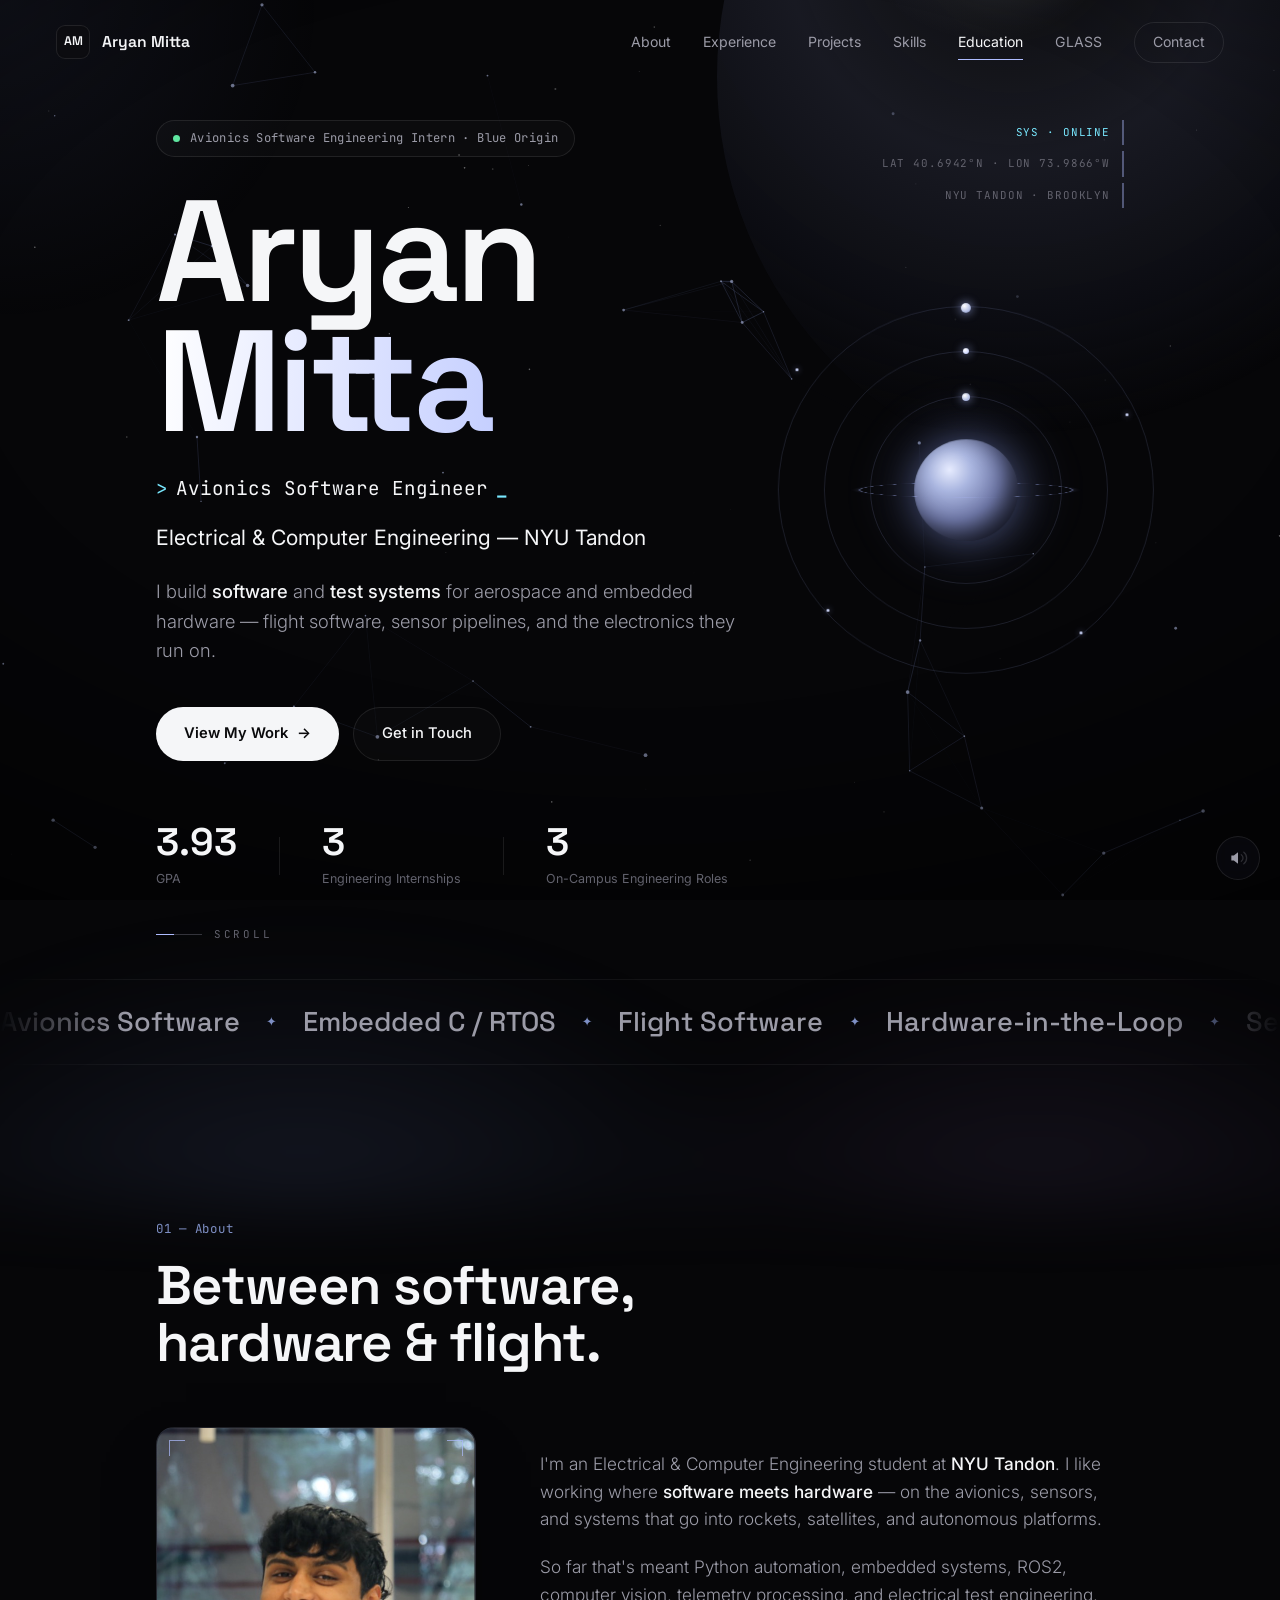
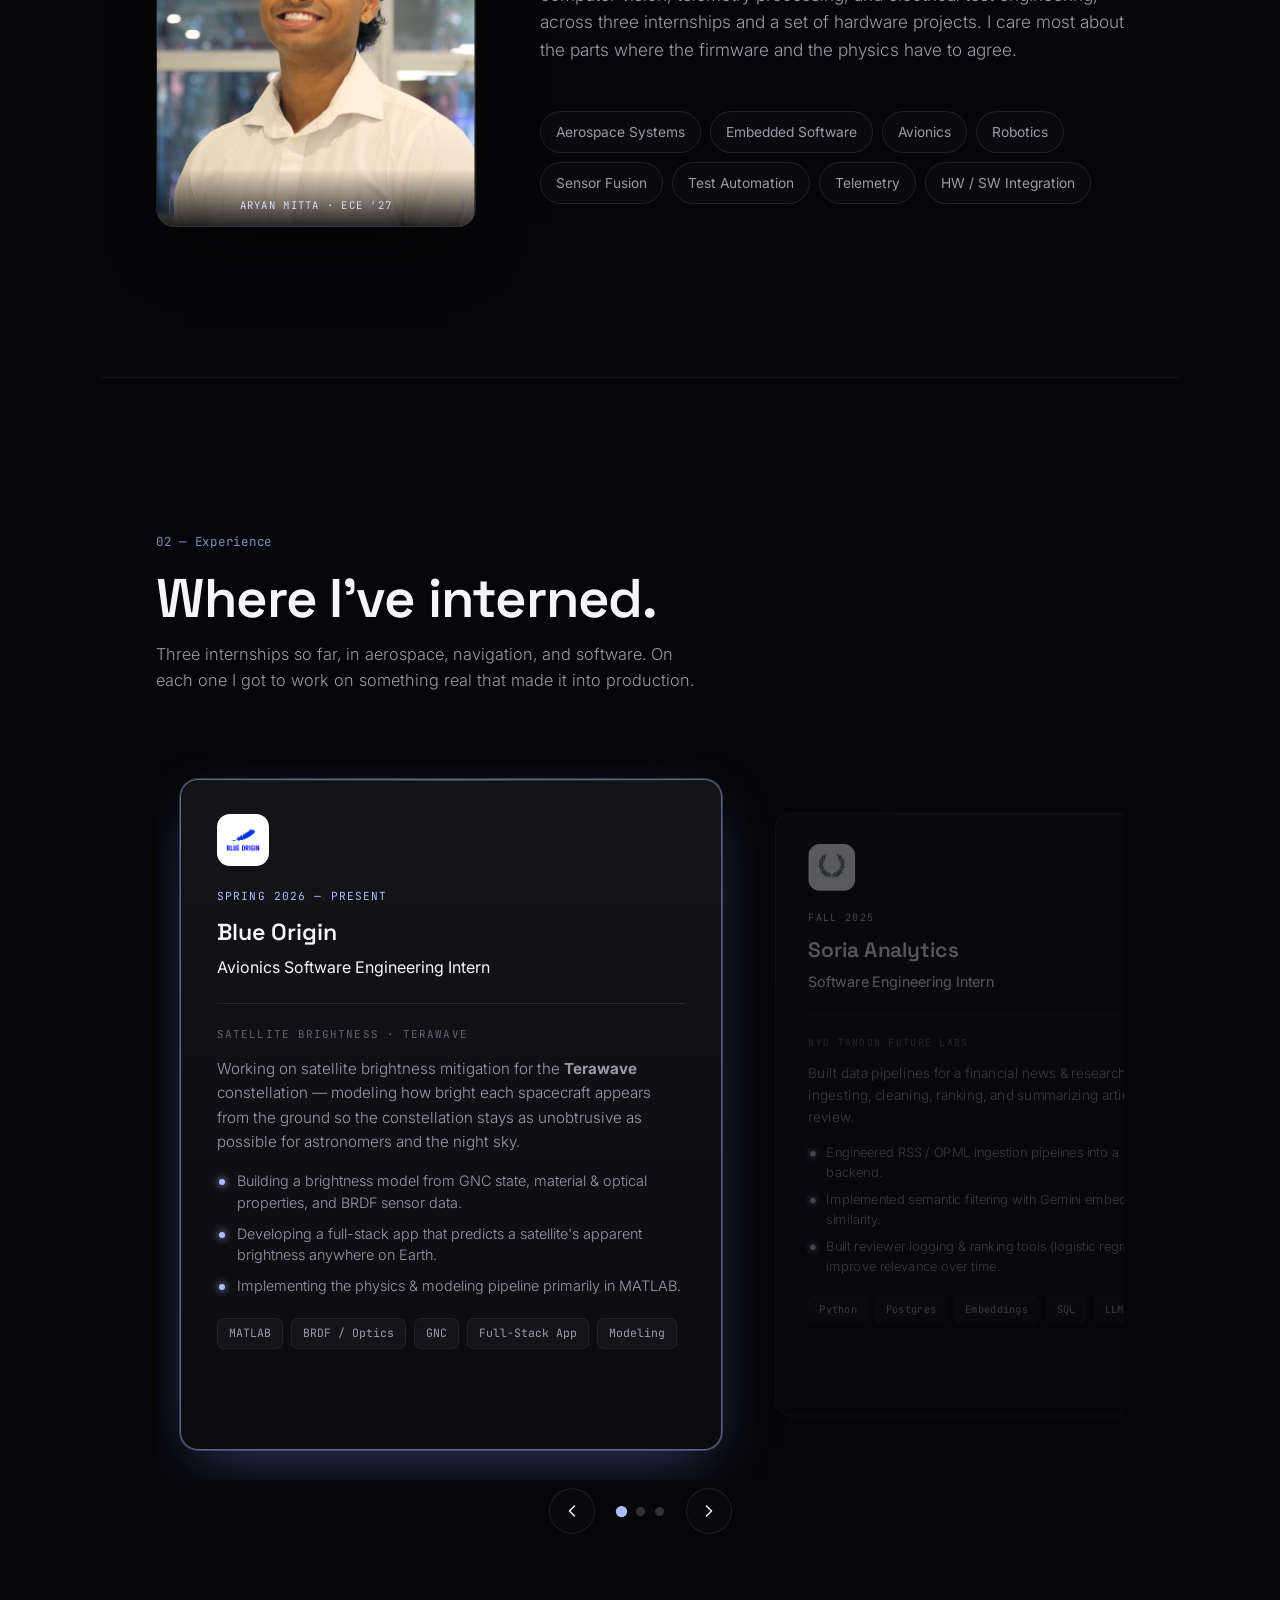
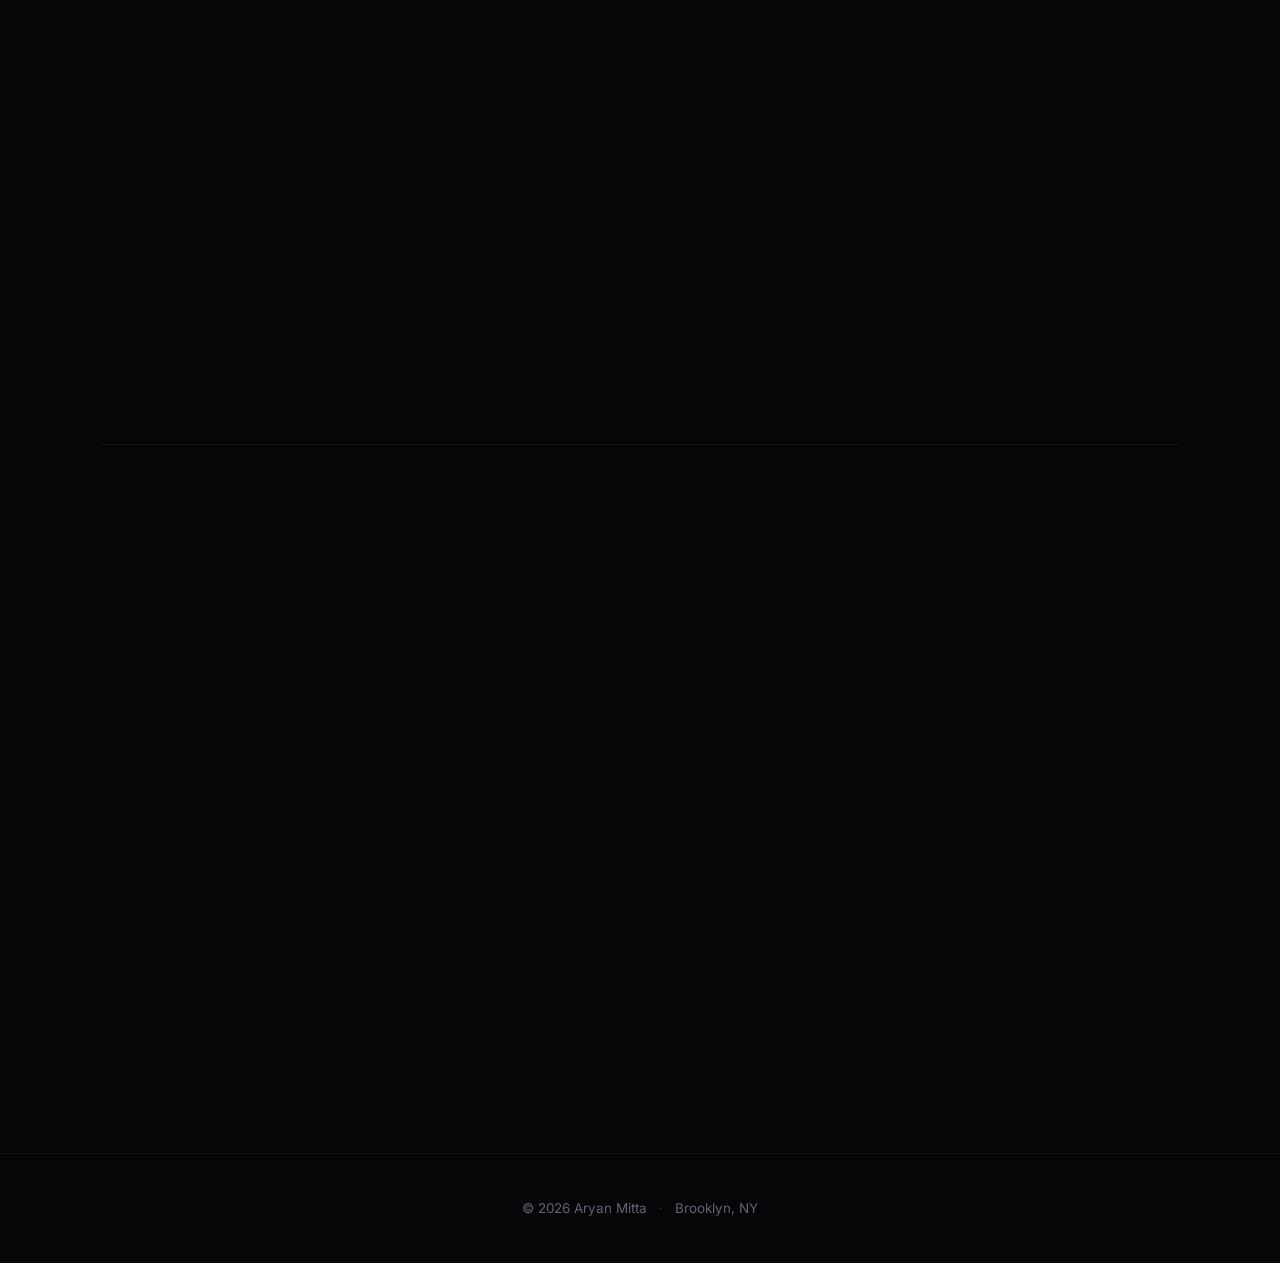
==== index.html @ 70cdfe36 "projects, mission tweaks" ====
<!DOCTYPE html>
<html lang="en">
<head>
  <meta charset="UTF-8" />
  <meta name="viewport" content="width=device-width, initial-scale=1.0" />
  <meta name="description" content="Aryan Mitta — Electrical & Computer Engineering student at NYU Tandon. Avionics, embedded software, and aerospace systems." />
  <meta name="theme-color" content="#050505" />
  <title>Aryan Mitta Portfolio</title>

  <link rel="preconnect" href="https://fonts.googleapis.com" />
  <link rel="preconnect" href="https://fonts.gstatic.com" crossorigin />
  <link href="https://fonts.googleapis.com/css2?family=Space+Grotesk:wght@400;500;600;700&family=Inter:wght@300;400;500;600&family=JetBrains+Mono:wght@400;500&display=swap" rel="stylesheet" />

  <link rel="stylesheet" href="styles.css" />
  <link rel="icon" href="data:image/svg+xml,<svg xmlns='http://www.w3.org/2000/svg' viewBox='0 0 100 100'><text y='.9em' font-size='90'>🛰️</text></svg>" />
</head>
<body>
  <!-- Backdrop layers -->
  <canvas id="starfield"></canvas>
  <div class="planet" aria-hidden="true"></div>
  <div class="aurora" aria-hidden="true"></div>

  <div class="spotlight" id="spotlight" aria-hidden="true"></div>
  <div class="vignette" aria-hidden="true"></div>
  <div class="cursor" id="cursor" aria-hidden="true"></div>

  <div class="scroll-progress" id="scrollProgress"></div>

  <!-- Sound toggle -->
  <button class="sound" id="soundToggle" aria-label="Toggle ambient sound" title="Ambient sound">
    <svg class="sound__icon" width="20" height="20" viewBox="0 0 24 24" fill="none">
      <path class="sound__wave" d="M16 8a5 5 0 0 1 0 8M19 5a9 9 0 0 1 0 14" stroke="currentColor" stroke-width="1.6" stroke-linecap="round"/>
      <path d="M4 9v6h3l5 4V5L7 9H4Z" fill="currentColor"/>
    </svg>
  </button>

  <!-- Navigation -->
  <header class="nav" id="nav">
    <a href="#top" class="nav__brand">
      <span class="nav__brand-mark">AM</span>
      <span class="nav__brand-text">Aryan&nbsp;Mitta</span>
    </a>
    <nav class="nav__links" id="navLinks">
      <a href="#about">About</a>
      <a href="#experience">Experience</a>
      <a href="#projects">Projects</a>
      <a href="#skills">Skills</a>
      <a href="#education">Education</a>
      <a href="glass/index.html">GLASS</a>
      <a href="#contact" class="nav__cta">Contact</a>
    </nav>
    <button class="nav__toggle" id="navToggle" aria-label="Toggle menu">
      <span></span><span></span><span></span>
    </button>
  </header>

  <main id="top">
    <!-- HERO -->
    <section class="hero" id="hero">
      <div class="hero__hud" aria-hidden="true">
        <span class="hero__hud-line">SYS · ONLINE</span>
        <span class="hero__hud-line">LAT 40.6942°N · LON 73.9866°W</span>
        <span class="hero__hud-line">NYU TANDON · BROOKLYN</span>
      </div>

      <!-- Orbiting planet (decorative) -->
      <div class="hero__orbit" aria-hidden="true">
        <span class="orbit__glow"></span>
        <span class="orbit__planet"></span>
        <span class="orbit__saturn"></span>
        <div class="orbit__path orbit__path--1"><span class="orbit__moon"></span></div>
        <div class="orbit__path orbit__path--2"><span class="orbit__moon"></span></div>
        <div class="orbit__path orbit__path--3"><span class="orbit__moon"></span></div>
        <span class="orbit__star" style="--sx:6%;  --sy:18%;"></span>
        <span class="orbit__star" style="--sx:92%; --sy:30%;"></span>
        <span class="orbit__star" style="--sx:80%; --sy:88%;"></span>
        <span class="orbit__star" style="--sx:14%; --sy:82%;"></span>
      </div>
      <div class="hero__inner">
        <p class="hero__eyebrow reveal">
          <span class="status-dot"></span>
          Avionics Software Engineering Intern&nbsp;·&nbsp;Blue Origin
        </p>
        <h1 class="hero__title">
          <span class="reveal">Aryan</span>
          <span class="reveal">Mitta</span>
        </h1>
        <p class="hero__decrypt reveal">
          <span class="hero__prompt">&gt;</span>
          <span class="hero__type" id="decryptText">Avionics Software Engineer</span><span class="hero__caret">_</span>
        </p>
        <p class="hero__role reveal">
          Electrical &amp; Computer Engineering — NYU Tandon
        </p>
        <p class="hero__tagline reveal">
          I build <span class="hl">software</span> and <span class="hl">test systems</span> for aerospace
          and embedded hardware — flight software, sensor pipelines, and the
          electronics they run on.
        </p>
        <div class="hero__actions reveal">
          <a href="#projects" class="btn btn--primary">View My Work<span class="btn__arrow">→</span></a>
          <a href="#contact" class="btn btn--ghost">Get in Touch</a>
        </div>
        <div class="hero__stats reveal">
          <div class="stat">
            <span class="stat__num" data-target="3.93" data-suffix="">0</span>
            <span class="stat__label">GPA</span>
          </div>
          <div class="stat__div"></div>
          <div class="stat">
            <span class="stat__num" data-target="3" data-suffix="">0</span>
            <span class="stat__label">Engineering Internships</span>
          </div>
          <div class="stat__div"></div>
          <div class="stat">
            <span class="stat__num" data-target="3" data-suffix="">0</span>
            <span class="stat__label">On-Campus Engineering Roles</span>
          </div>
        </div>
      </div>

      <a href="#about" class="scroll-cue" aria-label="Scroll down">
        <span class="scroll-cue__line"></span>
        <span class="scroll-cue__txt">SCROLL</span>
      </a>
    </section>

    <!-- TECH MARQUEE -->
    <div class="marquee" aria-hidden="true">
      <div class="marquee__track">
        <span class="marquee__item">Avionics Software</span><span class="marquee__star">✦</span>
        <span class="marquee__item">Embedded C / RTOS</span><span class="marquee__star">✦</span>
        <span class="marquee__item">Flight Software</span><span class="marquee__star">✦</span>
        <span class="marquee__item">Hardware-in-the-Loop</span><span class="marquee__star">✦</span>
        <span class="marquee__item">Sensor Fusion</span><span class="marquee__star">✦</span>
        <span class="marquee__item">ROS2</span><span class="marquee__star">✦</span>
        <span class="marquee__item">PyTorch</span><span class="marquee__star">✦</span>
        <span class="marquee__item">Computer Vision</span><span class="marquee__star">✦</span>
        <span class="marquee__item">GNC</span><span class="marquee__star">✦</span>
        <span class="marquee__item">MATLAB</span><span class="marquee__star">✦</span>
        <span class="marquee__item">PCB Design</span><span class="marquee__star">✦</span>
        <span class="marquee__item">Telemetry</span><span class="marquee__star">✦</span>
        <span class="marquee__item">Avionics Software</span><span class="marquee__star">✦</span>
        <span class="marquee__item">Embedded C / RTOS</span><span class="marquee__star">✦</span>
        <span class="marquee__item">Flight Software</span><span class="marquee__star">✦</span>
        <span class="marquee__item">Hardware-in-the-Loop</span><span class="marquee__star">✦</span>
        <span class="marquee__item">Sensor Fusion</span><span class="marquee__star">✦</span>
        <span class="marquee__item">ROS2</span><span class="marquee__star">✦</span>
        <span class="marquee__item">PyTorch</span><span class="marquee__star">✦</span>
        <span class="marquee__item">Computer Vision</span><span class="marquee__star">✦</span>
        <span class="marquee__item">GNC</span><span class="marquee__star">✦</span>
        <span class="marquee__item">MATLAB</span><span class="marquee__star">✦</span>
        <span class="marquee__item">PCB Design</span><span class="marquee__star">✦</span>
        <span class="marquee__item">Telemetry</span><span class="marquee__star">✦</span>
      </div>
    </div>

    <!-- ABOUT -->
    <section class="section" id="about">
      <div class="section__head reveal">
        <span class="section__index">01 — About</span>
        <h2 class="section__title">Between software,<br>hardware &amp; flight.</h2>
      </div>
      <div class="about">
        <div class="about__media reveal reveal--left">
          <figure class="portrait">
            <img src="images/portrait.jpg" alt="Aryan Mitta"
                 onerror="this.style.display='none'; this.closest('.portrait').classList.add('is-empty');" />
            <span class="portrait__ph">Add <code>images/portrait.jpg</code></span>
            <span class="portrait__corner portrait__corner--tl"></span>
            <span class="portrait__corner portrait__corner--tr"></span>
            <span class="portrait__corner portrait__corner--bl"></span>
            <span class="portrait__corner portrait__corner--br"></span>
            <figcaption class="portrait__cap">ARYAN MITTA · ECE '27</figcaption>
          </figure>
        </div>
        <div class="about__body reveal reveal--right">
          <div class="about__lead">
            <p>
              I'm an Electrical &amp; Computer Engineering student at
              <strong>NYU Tandon</strong>. I like working where
              <strong>software meets hardware</strong> — on the avionics, sensors,
              and systems that go into rockets, satellites, and autonomous platforms.
            </p>
            <p>
              So far that's meant Python automation, embedded systems, ROS2,
              computer vision, telemetry processing, and electrical test
              engineering, across three internships and a set of hardware projects.
              I care most about the parts where the firmware and the physics have to agree.
            </p>
          </div>
          <ul class="about__tags">
            <li>Aerospace Systems</li>
            <li>Embedded Software</li>
            <li>Avionics</li>
            <li>Robotics</li>
            <li>Sensor Fusion</li>
            <li>Test Automation</li>
            <li>Telemetry</li>
            <li>HW / SW Integration</li>
          </ul>
        </div>
      </div>
    </section>

    <div class="divider" aria-hidden="true"><span class="divider__beam"></span></div>

    <!-- EXPERIENCE -->
    <section class="section" id="experience">
      <div class="section__head reveal">
        <span class="section__index">02 — Experience</span>
        <h2 class="section__title">Where I've interned.</h2>
        <p class="section__lead reveal">Three internships so far, in aerospace, navigation, and software. On each one I got to work on something real that made it into production.</p>
      </div>

      <div class="carousel reveal" id="xpCarousel" data-start="0" data-align="left" aria-roledescription="carousel" aria-label="Internships">
        <div class="carousel__viewport">
          <div class="carousel__track">

            <article class="ccard" data-i="0">
              <div class="ccard__icon ccard__icon--brand" aria-hidden="true">
                <img class="ccard__logo" src="images/logos/blue-origin.png" alt="Blue Origin" loading="lazy"
                     onerror="this.closest('.ccard__icon').classList.add('no-logo')">
                <svg class="ccard__icon-svg" viewBox="0 0 24 24" width="26" height="26" fill="none" stroke="currentColor" stroke-width="1.6" stroke-linecap="round" stroke-linejoin="round"><path d="M12 2c2.5 2.5 4 6 4 10a8 8 0 0 1-8 0c0-4 1.5-7.5 4-10Z"/><circle cx="12" cy="9" r="1.6"/><path d="M8 14l-2.5 3.5L9 18M16 14l2.5 3.5L15 18"/></svg>
              </div>
              <p class="ccard__period">SPRING 2026 — PRESENT</p>
              <h3 class="ccard__org">Blue Origin</h3>
              <p class="ccard__role">Avionics Software Engineering Intern</p>
              <div class="ccard__rule"></div>
              <p class="ccard__team">SATELLITE BRIGHTNESS · TERAWAVE</p>
              <p class="ccard__desc">
                Working on satellite brightness mitigation for the <strong>Terawave</strong>
                constellation — modeling how bright each spacecraft appears from the ground
                so the constellation stays as unobtrusive as possible for astronomers and the night sky.
              </p>
              <ul class="ccard__bullets">
                <li>Building a brightness model from GNC state, material &amp; optical properties, and BRDF sensor data.</li>
                <li>Developing a full-stack app that predicts a satellite's apparent brightness anywhere on Earth.</li>
                <li>Implementing the physics &amp; modeling pipeline primarily in MATLAB.</li>
              </ul>
              <div class="ccard__chips">
                <span>MATLAB</span><span>BRDF / Optics</span><span>GNC</span><span>Full-Stack App</span><span>Modeling</span>
              </div>
            </article>

            <article class="ccard" data-i="1">
              <div class="ccard__icon ccard__icon--brand" aria-hidden="true">
                <img class="ccard__logo" src="images/logos/soria-analytics.png" alt="Soria Analytics" loading="lazy"
                     onerror="this.closest('.ccard__icon').classList.add('no-logo')">
                <svg class="ccard__icon-svg" viewBox="0 0 24 24" width="26" height="26" fill="none" stroke="currentColor" stroke-width="1.6" stroke-linecap="round" stroke-linejoin="round"><circle cx="12" cy="12" r="9"/><path d="M15.5 8.5l-2.1 5-5 2.1 2.1-5 5-2.1Z"/></svg>
              </div>
              <p class="ccard__period">FALL 2025</p>
              <h3 class="ccard__org">Soria Analytics</h3>
              <p class="ccard__role">Software Engineering Intern</p>
              <div class="ccard__rule"></div>
              <p class="ccard__team">NYU TANDON FUTURE LABS</p>
              <p class="ccard__desc">
                Built data pipelines for a financial news &amp; research terminal —
                ingesting, cleaning, ranking, and summarizing articles for analyst review.
              </p>
              <ul class="ccard__bullets">
                <li>Engineered RSS / OPML ingestion pipelines into a Postgres backend.</li>
                <li>Implemented semantic filtering with Gemini embeddings &amp; cosine similarity.</li>
                <li>Built reviewer logging &amp; ranking tools (logistic regression) to improve relevance over time.</li>
              </ul>
              <div class="ccard__chips">
                <span>Python</span><span>Postgres</span><span>Embeddings</span><span>SQL</span><span>LLMs</span>
              </div>
            </article>

            <article class="ccard" data-i="2">
              <div class="ccard__icon ccard__icon--brand" aria-hidden="true">
                <img class="ccard__logo" src="images/logos/kearfott.png" alt="Kearfott" loading="lazy"
                     onerror="this.closest('.ccard__icon').classList.add('no-logo')">
                <svg class="ccard__icon-svg" viewBox="0 0 24 24" width="26" height="26" fill="none" stroke="currentColor" stroke-width="1.6" stroke-linecap="round" stroke-linejoin="round"><path d="M2 12s3.5-6 10-6 10 6 10 6-3.5 6-10 6-10-6-10-6Z"/><circle cx="12" cy="12" r="2.6"/></svg>
              </div>
              <p class="ccard__period">SPRING 2025</p>
              <h3 class="ccard__org">Kearfott Corporation</h3>
              <p class="ccard__role">Aerospace / Systems Engineering Intern</p>
              <div class="ccard__rule"></div>
              <p class="ccard__team">GUIDANCE &amp; NAVIGATION</p>
              <p class="ccard__desc">
                Built machine-learning tooling for celestial / skyline navigation and
                integrated a full sensor suite on an NVIDIA Jetson platform for field testing.
              </p>
              <ul class="ccard__bullets">
                <li>Developed CV &amp; ML navigation tooling in PyTorch (ResNet, custom layers, Haversine loss) — accurate to roughly ~1 mile.</li>
                <li>Integrated camera, LiDAR, IMU, GNSS, and PPS timing hardware on a Jetson Orin Nano.</li>
                <li>Built ROS2-based sensor publishing &amp; evaluation tools for real-world van tests.</li>
                <li>Evaluated IMUs on drift, stability, and accuracy from field data.</li>
              </ul>
              <div class="ccard__chips">
                <span>PyTorch</span><span>ROS2 Humble</span><span>Jetson</span><span>LiDAR</span><span>IMU / GNSS</span><span>OpenCV</span>
              </div>
            </article>

          </div>
        </div>

        <div class="carousel__nav">
          <button class="carousel__arrow carousel__arrow--prev" aria-label="Previous internship">
            <svg viewBox="0 0 24 24" width="20" height="20" fill="none" stroke="currentColor" stroke-width="1.8" stroke-linecap="round" stroke-linejoin="round"><path d="M15 18l-6-6 6-6"/></svg>
          </button>
          <div class="carousel__dots" role="tablist" aria-label="Select internship"></div>
          <button class="carousel__arrow carousel__arrow--next" aria-label="Next internship">
            <svg viewBox="0 0 24 24" width="20" height="20" fill="none" stroke="currentColor" stroke-width="1.8" stroke-linecap="round" stroke-linejoin="round"><path d="M9 18l6-6-6-6"/></svg>
          </button>
        </div>
      </div>
    </section>

    <div class="divider" aria-hidden="true"><span class="divider__beam"></span></div>

    <!-- PROJECTS (carousel) -->
    <section class="section" id="projects">
      <div class="section__head reveal">
        <span class="section__index">03 — Projects</span>
        <h2 class="section__title">Things I've built.</h2>
        <p class="section__lead reveal">A mix of hardware and software projects I designed and built end to end, mostly on my own time.</p>
      </div>

      <div class="carousel reveal" id="projectsCarousel" data-start="0" data-align="left" aria-roledescription="carousel" aria-label="Projects">
        <div class="carousel__viewport">
          <div class="carousel__track">

            <article class="ccard" data-i="0">
              <div class="ccard__icon" aria-hidden="true">
                <svg viewBox="0 0 24 24" width="26" height="26" fill="none" stroke="currentColor" stroke-width="1.6" stroke-linecap="round" stroke-linejoin="round"><path d="M5 15a4 4 0 0 1 4 4M5 11a8 8 0 0 1 8 8M5 7a12 12 0 0 1 12 12"/><circle cx="5.5" cy="18.5" r="1.4" fill="currentColor" stroke="none"/></svg>
              </div>
              <p class="ccard__period">AEROSPACE · NASA USLI</p>
              <h3 class="ccard__org">Rocket Payload Telemetry System</h3>
              <p class="ccard__role">Payload Electronics Lead — live downlink to NASA</p>
              <div class="ccard__rule"></div>
              <p class="ccard__team">NYU ROGUE AEROSPACE · 144–148 MHz VHF</p>
              <p class="ccard__desc">
                Led payload electronics for a NASA University Student Launch Initiative
                rocket — designing the full telemetry chain that transmitted live flight
                data to NASA's ground receiver, plus a mission-control GUI to arm,
                disarm, launch, and visualize the downlink in real time.
              </p>
              <ul class="ccard__bullets">
                <li>Built the telemetry chain: Arduino + BMP390 + RTC → APRS over VHF radio.</li>
                <li>Encoded APRS messages over AFSK 1200 baud; Mobilinkd TNC4 → Yaesu FT-70DR → NASA receiver.</li>
                <li>Wrote a mission-control GUI to arm / disarm / launch and plot live data.</li>
                <li>Planned battery, shielding &amp; manual override; authored NASA review docs.</li>
              </ul>
              <div class="ccard__chips">
                <span>Arduino</span><span>APRS / AFSK</span><span>VHF Radio</span><span>BMP390</span><span>Python GUI</span>
              </div>
            </article>

            <article class="ccard" data-i="1">
              <div class="ccard__icon" aria-hidden="true">
                <svg viewBox="0 0 24 24" width="26" height="26" fill="none" stroke="currentColor" stroke-width="1.6" stroke-linecap="round" stroke-linejoin="round"><path d="M12 3v2M12 19v2M3 12h2M19 12h2M5.6 5.6l1.4 1.4M17 17l1.4 1.4M18.4 5.6 17 7M7 17l-1.4 1.4"/><circle cx="12" cy="12" r="3.2"/></svg>
              </div>
              <p class="ccard__period">AEROSPACE · ML / CV</p>
              <h3 class="ccard__org">Celestial Navigation System</h3>
              <p class="ccard__role">Position fixing from the sky &amp; skyline</p>
              <div class="ccard__rule"></div>
              <p class="ccard__team">PYTORCH · OPENCV · ASTROMETRY</p>
              <p class="ccard__desc">
                A vision-and-ML system that estimates geographic position from celestial
                and skyline imagery — no GPS required — using a trained model to map what
                the camera sees to a location on Earth.
              </p>
              <div class="ccard__chips">
                <span>PyTorch</span><span>OpenCV</span><span>CNNs</span><span>Geolocation</span>
              </div>
            </article>

            <article class="ccard" data-i="2">
              <div class="ccard__icon" aria-hidden="true">
                <svg viewBox="0 0 24 24" width="26" height="26" fill="none" stroke="currentColor" stroke-width="1.6" stroke-linecap="round" stroke-linejoin="round"><circle cx="12" cy="12" r="2.4"/><circle cx="5" cy="5" r="2"/><circle cx="19" cy="5" r="2"/><circle cx="5" cy="19" r="2"/><circle cx="19" cy="19" r="2"/><path d="M10.3 10.3 6.4 6.4M13.7 10.3l3.9-3.9M10.3 13.7l-3.9 3.9M13.7 13.7l3.9 3.9"/></svg>
              </div>
              <p class="ccard__period">HARDWARE · FLIGHT CONTROL</p>
              <h3 class="ccard__org">Drone Controller PCB</h3>
              <p class="ccard__role">STM-based flight controller driving ESCs</p>
              <div class="ccard__rule"></div>
              <p class="ccard__team">STM32 · ESC / PWM · IMU</p>
              <p class="ccard__desc">
                A custom drone flight-controller board built around an STM32 — generating
                the PWM signals that drive the ESCs and motors, with sensor inputs and
                power management designed onto a single board.
              </p>
              <div class="ccard__chips">
                <span>STM32</span><span>ESC / PWM</span><span>PCB Design</span><span>IMU</span><span>Embedded C</span>
              </div>
            </article>

            <article class="ccard" data-i="3">
              <div class="ccard__icon" aria-hidden="true">
                <svg viewBox="0 0 24 24" width="26" height="26" fill="none" stroke="currentColor" stroke-width="1.6" stroke-linecap="round" stroke-linejoin="round"><rect x="5" y="5" width="14" height="14" rx="2"/><path d="M9 2v3M15 2v3M9 19v3M15 19v3M2 9h3M2 15h3M19 9h3M19 15h3"/><rect x="9" y="9" width="6" height="6" rx="1"/></svg>
              </div>
              <p class="ccard__period">HARDWARE · PCB DESIGN</p>
              <h3 class="ccard__org">Arduino-on-STM Board</h3>
              <p class="ccard__role">Custom Arduino-compatible board from scratch</p>
              <div class="ccard__rule"></div>
              <p class="ccard__team">STM32 · SCHEMATIC → LAYOUT → BRING-UP</p>
              <p class="ccard__desc">
                Designed a custom PCB around an STM32 microcontroller — recreating
                Arduino-style functionality from first principles, from schematic capture
                and layout through fabrication and board bring-up.
              </p>
              <div class="ccard__chips">
                <span>STM32</span><span>PCB Layout</span><span>Embedded C</span><span>Bring-Up</span>
              </div>
            </article>

            <article class="ccard" data-i="4">
              <div class="ccard__icon" aria-hidden="true">
                <svg viewBox="0 0 24 24" width="26" height="26" fill="none" stroke="currentColor" stroke-width="1.6" stroke-linecap="round" stroke-linejoin="round"><path d="M6 14V8a2 2 0 0 1 4 0M10 12V6.5a2 2 0 0 1 4 0V12M14 12V8a2 2 0 0 1 4 0v6a6 6 0 0 1-6 6h-1.5a5 5 0 0 1-3.9-1.9L4 15.5a1.6 1.6 0 0 1 2.4-2.1L8 15"/></svg>
              </div>
              <p class="ccard__period">ROBOTICS · COMPUTER VISION</p>
              <h3 class="ccard__org">OpenCV Robotic Hand</h3>
              <p class="ccard__role">Vision-controlled actuated hand</p>
              <div class="ccard__rule"></div>
              <p class="ccard__team">OPENCV · SERVOS · GESTURE TRACKING</p>
              <p class="ccard__desc">
                A robotic hand that mirrors a human hand in real time — using OpenCV to
                track finger positions from a camera feed and drive the servos that move
                each actuated joint.
              </p>
              <div class="ccard__chips">
                <span>OpenCV</span><span>Python</span><span>Servos</span><span>Hand Tracking</span>
              </div>
            </article>

            <article class="ccard" data-i="5">
              <div class="ccard__icon" aria-hidden="true">
                <svg viewBox="0 0 24 24" width="26" height="26" fill="none" stroke="currentColor" stroke-width="1.6" stroke-linecap="round" stroke-linejoin="round"><circle cx="6" cy="6" r="2.4"/><circle cx="18" cy="6" r="2.4"/><circle cx="6" cy="18" r="2.4"/><circle cx="18" cy="18" r="2.4"/><path d="M8 7l8 10M16 7L8 17M8 6h8M6 8v8M18 8v8"/></svg>
              </div>
              <p class="ccard__period">SYSTEMS · NETWORKING</p>
              <h3 class="ccard__org">P2P File Sharing System</h3>
              <p class="ccard__role">Decentralized transfer over a custom protocol</p>
              <div class="ccard__rule"></div>
              <p class="ccard__team">SOCKETS · DISTRIBUTED</p>
              <p class="ccard__desc">
                A peer-to-peer file-sharing system that lets nodes discover each other and
                exchange files directly — no central server, with chunked transfer and
                integrity checks over a hand-rolled protocol.
              </p>
              <div class="ccard__chips">
                <span>Sockets</span><span>TCP/IP</span><span>Concurrency</span><span>Hashing</span>
              </div>
            </article>

          </div>
        </div>

        <div class="carousel__nav">
          <button class="carousel__arrow carousel__arrow--prev" aria-label="Previous project">
            <svg viewBox="0 0 24 24" width="20" height="20" fill="none" stroke="currentColor" stroke-width="1.8" stroke-linecap="round" stroke-linejoin="round"><path d="M15 18l-6-6 6-6"/></svg>
          </button>
          <div class="carousel__dots" role="tablist" aria-label="Select project"></div>
          <button class="carousel__arrow carousel__arrow--next" aria-label="Next project">
            <svg viewBox="0 0 24 24" width="20" height="20" fill="none" stroke="currentColor" stroke-width="1.8" stroke-linecap="round" stroke-linejoin="round"><path d="M9 18l6-6-6-6"/></svg>
          </button>
        </div>
      </div>
    </section>

    <div class="divider" aria-hidden="true"><span class="divider__beam"></span></div>

    <!-- SKILLS -->
    <section class="section" id="skills">
      <div class="section__head reveal">
        <span class="section__index">04 — Capabilities</span>
        <h2 class="section__title">Technical skills.</h2>
      </div>

      <div class="skills">
        <div class="skill-card reveal">
          <h3>Languages &amp; Scripting</h3>
          <div class="chips">
            <span>Python</span><span>Embedded C</span><span>C++</span><span>Java</span>
            <span>JavaScript</span><span>MATLAB</span><span>SQL</span>
            <span>Verilog / VHDL</span><span>HTML / CSS</span><span>Bash</span>
          </div>
        </div>
        <div class="skill-card reveal">
          <h3>Flight &amp; Avionics Software</h3>
          <div class="chips">
            <span>Flight Software (C&amp;DH)</span><span>Telemetry &amp; Command</span>
            <span>Hardware-in-the-Loop (HIL)</span><span>Fault Detection (FDIR)</span>
            <span>Flight-Test Automation</span><span>Data Reduction</span>
          </div>
        </div>
        <div class="skill-card reveal">
          <h3>Embedded &amp; Real-Time</h3>
          <div class="chips">
            <span>Bare-Metal C</span><span>RTOS / FreeRTOS</span><span>Device Drivers</span>
            <span>UART / SPI / I²C / CAN</span><span>Interrupts &amp; DMA</span>
            <span>Bootloaders &amp; Flashing</span>
          </div>
        </div>
        <div class="skill-card reveal">
          <h3>Robotics &amp; Sensor Fusion</h3>
          <div class="chips">
            <span>ROS2 (Humble)</span><span>Kalman / EKF</span><span>LiDAR · IMU · GNSS</span>
            <span>PPS Time-Sync</span><span>tf2 / rosbag</span><span>Real-Time Pipelines</span>
          </div>
        </div>
        <div class="skill-card reveal">
          <h3>ML &amp; Computer Vision</h3>
          <div class="chips">
            <span>PyTorch</span><span>Transfer Learning (ResNet)</span><span>Custom Loss Functions</span>
            <span>OpenCV</span><span>Edge Deploy (Jetson / TensorRT)</span><span>Model Eval Pipelines</span>
          </div>
        </div>
        <div class="skill-card reveal">
          <h3>Data, Infra &amp; Tooling</h3>
          <div class="chips">
            <span>ETL Pipelines</span><span>Postgres / SQL</span><span>Vector / Semantic Search</span>
            <span>Docker</span><span>Linux</span><span>Git + CI/CD</span>
          </div>
        </div>
      </div>
    </section>

    <div class="divider" aria-hidden="true"><span class="divider__beam"></span></div>

    <!-- EDUCATION + ON-CAMPUS + INVOLVEMENT + COURSEWORK -->
    <section class="section" id="education">
      <div class="section__head reveal">
        <span class="section__index">05 — Background</span>
        <h2 class="section__title">Education &amp; campus life.</h2>
      </div>

      <!-- 1. NYU education box -->
      <div class="edu-grid edu-grid--solo">
        <article class="edu-card reveal">
          <h3 class="edu-card__school">New York University</h3>
          <p class="edu-card__sub">Tandon School of Engineering</p>
          <p class="edu-card__degree">B.S. Electrical &amp; Computer Engineering</p>
          <div class="edu-card__meta">
            <span>GPA 3.93</span>
            <span>GLASS Honors · Cohort 5</span>
            <span>Tau Beta Pi</span>
          </div>
          <h4>Focus Areas</h4>
          <div class="chips">
            <span>Avionics &amp; Embedded</span><span>Control Systems</span>
            <span>Signal Processing</span><span>Machine Learning</span>
            <span>Computer Architecture</span><span>Networking</span>
          </div>
        </article>
      </div>

      <!-- 2. On-campus involvement (carousel) -->
      <div class="edu-sub reveal">
        <h3 class="edu-sub__title">On-campus involvement.</h3>
        <p class="edu-sub__lead">Research, leadership, and teaching I've taken on alongside the degree.</p>

        <div class="carousel reveal" id="campusCarousel" data-start="1" aria-roledescription="carousel" aria-label="On-campus roles">
          <div class="carousel__viewport">
            <div class="carousel__track">

              <article class="ccard" data-i="0">
                <div class="ccard__icon" aria-hidden="true">
                  <svg viewBox="0 0 24 24" width="26" height="26" fill="none" stroke="currentColor" stroke-width="1.6" stroke-linecap="round" stroke-linejoin="round"><path d="M12 2c2.5 2.5 4 6 4 10a8 8 0 0 1-8 0c0-4 1.5-7.5 4-10Z"/><circle cx="12" cy="9" r="1.6"/><path d="M8 14l-2.5 3.5L9 18M16 14l2.5 3.5L15 18"/></svg>
                </div>
                <p class="ccard__period">FALL 2024 — PRESENT</p>
                <h3 class="ccard__org">NYU Rogue Aerospace</h3>
                <p class="ccard__role">Payload Electronics</p>
                <p class="ccard__loc">NASA USLI · Brooklyn, NY</p>
                <div class="ccard__rule"></div>
                <p class="ccard__team">STUDENT LAUNCH · PAYLOAD TEAM</p>
                <p class="ccard__desc">
                  Lead the electronics side of a NASA Student Launch payload — designing the
                  telemetry chain and coordinating sensor-integration and design decisions
                  with the avionics team.
                </p>
                <div class="ccard__chips">
                  <span>Telemetry</span><span>Sensors</span><span>APRS</span><span>Embedded</span>
                </div>
              </article>

              <article class="ccard" data-i="1">
                <div class="ccard__icon" aria-hidden="true">
                  <svg viewBox="0 0 24 24" width="26" height="26" fill="none" stroke="currentColor" stroke-width="1.6" stroke-linecap="round" stroke-linejoin="round"><path d="M3 8l9-4 9 4-9 4-9-4Z"/><path d="M7 10v5c0 1.4 2.2 2.5 5 2.5s5-1.1 5-2.5v-5"/><path d="M21 8v5"/></svg>
                </div>
                <p class="ccard__period">TEACHING · GENERAL ENGINEERING</p>
                <h3 class="ccard__org">NYU Tandon</h3>
                <p class="ccard__role">Teaching Assistant — EG-UY 1004</p>
                <p class="ccard__loc">Brooklyn, NY</p>
                <div class="ccard__rule"></div>
                <p class="ccard__team">GENERAL ENGINEERING · COMMS &amp; INVENTORY LEAD</p>
                <p class="ccard__desc">
                  Support first-year engineers through hands-on design and prototyping as
                  Communications, Inventory &amp; Purchasing Leader — maintaining course
                  materials, managing lab kits, and running showcase events.
                </p>
                <div class="ccard__chips">
                  <span>Mentorship</span><span>Prototyping</span><span>Design</span><span>Logistics</span>
                </div>
              </article>

              <article class="ccard" data-i="2">
                <div class="ccard__icon" aria-hidden="true">
                  <svg viewBox="0 0 24 24" width="26" height="26" fill="none" stroke="currentColor" stroke-width="1.6" stroke-linecap="round" stroke-linejoin="round"><path d="M2 12s3.5-6 10-6 10 6 10 6-3.5 6-10 6-10-6-10-6Z"/><circle cx="12" cy="12" r="2.6"/></svg>
                </div>
                <p class="ccard__period">RESEARCH · PAST SEMESTER</p>
                <h3 class="ccard__org">FAMS Lab</h3>
                <p class="ccard__role">Computer Vision Research Assistant</p>
                <p class="ccard__loc">NYU Tandon · Brooklyn, NY</p>
                <div class="ccard__rule"></div>
                <p class="ccard__team">FLEXIBLE AI-POWERED MECHATRONICS LAB</p>
                <p class="ccard__desc">
                  Trained and evaluated computer-vision models for a mechatronics research
                  project — building and tuning the perception pipeline that lets the lab's
                  systems see and react to their environment.
                </p>
                <div class="ccard__chips">
                  <span>PyTorch</span><span>OpenCV</span><span>CNNs</span><span>Model Eval</span>
                </div>
              </article>

            </div>
          </div>

          <div class="carousel__nav">
            <button class="carousel__arrow carousel__arrow--prev" aria-label="Previous role">
              <svg viewBox="0 0 24 24" width="20" height="20" fill="none" stroke="currentColor" stroke-width="1.8" stroke-linecap="round" stroke-linejoin="round"><path d="M15 18l-6-6 6-6"/></svg>
            </button>
            <div class="carousel__dots" role="tablist" aria-label="Select role"></div>
            <button class="carousel__arrow carousel__arrow--next" aria-label="Next role">
              <svg viewBox="0 0 24 24" width="20" height="20" fill="none" stroke="currentColor" stroke-width="1.8" stroke-linecap="round" stroke-linejoin="round"><path d="M9 18l6-6-6-6"/></svg>
            </button>
          </div>
        </div>
      </div>

      <!-- 3. Extracurriculars, tagged by GLASS window -->
      <div class="extra reveal" id="involvement">
        <h3 class="extra__title">Extracurriculars &amp; Leadership</h3>
        <ul class="extra__list">
          <li><span class="extra__role">Vice President</span>IEEE NYU Chapter</li>
          <li><span class="extra__role">Secretary</span>Theta Tau</li>
          <li><span class="extra__role">Member</span>Society of Asian Scientists and Engineers</li>
          <li><span class="extra__role">Study Abroad</span>NYU Paris</li>
          <li><span class="extra__role">Study Abroad</span>Hanyang University</li>
          <li><span class="extra__role">Wildlife Conservation Volunteer</span>FNPF - Bali, Indonesia</li>
        </ul>
      </div>

      <!-- 4. Coursework: charted as Orion -->
      <div class="edu-sub reveal" id="coursework">
        <h3 class="edu-sub__title">Relevant coursework — charted as Orion.</h3>
        <p class="edu-sub__lead">Eleven courses mapped onto the Hunter: hardware at his <em>feet</em>, the computing core along his <em>belt</em>, signals &amp; control in his <em>shoulders</em>, machine learning in his <em>head</em>, software tools at his <em>sword</em>. Hover a star to read it.</p>

        <div class="starmap reveal" id="starmap" aria-label="Coursework constellation — Orion">
          <svg class="starmap__lines" viewBox="0 0 100 100" preserveAspectRatio="none" aria-hidden="true">
            <!-- head to shoulders -->
            <polyline points="50,9 33,27" />
            <polyline points="50,9 67,25" />
            <!-- shoulders down to belt -->
            <polyline points="33,27 42,50" />
            <polyline points="67,25 60,52" />
            <!-- the belt -->
            <polyline points="42,50 51,51" />
            <polyline points="51,51 60,52" />
            <!-- belt down to feet -->
            <polyline points="42,50 26,88" />
            <polyline points="60,52 76,89" />
            <!-- the sword -->
            <polyline points="51,51 50,64" />
            <polyline points="50,64 49,73" />
            <polyline points="49,73 48,82" />
          </svg>

          <!-- HEAD — frontier / the mind -->
          <button class="star star--bright" style="--x:50%; --y:9%;" data-name="Meissa · head" data-course="Machine Learning"><span class="star__dot"></span></button>
          <!-- SHOULDERS — analysis -->
          <button class="star" style="--x:33%; --y:27%;" data-name="Betelgeuse · shoulder" data-course="Signals &amp; Systems"><span class="star__dot"></span></button>
          <button class="star" style="--x:67%; --y:25%;" data-name="Bellatrix · shoulder" data-course="Feedback Control"><span class="star__dot"></span></button>
          <!-- BELT — computing core -->
          <button class="star" style="--x:42%; --y:50%;" data-name="Alnitak · belt" data-course="Computer Architecture"><span class="star__dot"></span></button>
          <button class="star star--bright" style="--x:51%; --y:51%;" data-name="Alnilam · belt" data-course="Embedded Systems Design"><span class="star__dot"></span></button>
          <button class="star" style="--x:60%; --y:52%;" data-name="Mintaka · belt" data-course="Digital Logic &amp; State Machines"><span class="star__dot"></span></button>
          <!-- FEET — hardware foundations -->
          <button class="star" style="--x:26%; --y:88%;" data-name="Saiph · foot" data-course="PCB Design"><span class="star__dot"></span></button>
          <button class="star star--bright" style="--x:76%; --y:89%;" data-name="Rigel · foot" data-course="Electronics"><span class="star__dot"></span></button>
          <!-- SWORD — software tools -->
          <button class="star" style="--x:50%; --y:64%;" data-name="42 Orionis · sword" data-course="Object-Oriented Programming"><span class="star__dot"></span></button>
          <button class="star" style="--x:49%; --y:73%;" data-name="Orion Nebula · sword" data-course="Data Structures &amp; Algorithms"><span class="star__dot"></span></button>
          <button class="star" style="--x:48%; --y:82%;" data-name="Hatysa · sword" data-course="Computer Networking"><span class="star__dot"></span></button>

          <!-- single shared tooltip, positioned by JS -->
          <div class="starmap__tip" id="starTip" aria-hidden="true"><span class="starmap__tip-name"></span><span class="starmap__tip-course"></span></div>
        </div>

        <ul class="starmap__legend" aria-label="Course list">
          <li><b>Head</b> · Machine Learning</li>
          <li><b>Shoulders</b> · Signals &amp; Systems, Feedback Control</li>
          <li><b>Belt</b> · Computer Architecture, Embedded Systems Design, Digital Logic &amp; State Machines</li>
          <li><b>Feet</b> · PCB Design, Electronics</li>
          <li><b>Sword</b> · OOP, Data Structures &amp; Algorithms, Computer Networking</li>
        </ul>
      </div>
    </section>

    <div class="divider" aria-hidden="true"><span class="divider__beam"></span></div>

    <!-- CONTACT -->
    <section class="section section--contact" id="contact">
      <div class="contact reveal">
        <p class="contact__eyebrow">Contact</p>
        <h2 class="contact__title">Get in touch</h2>
        <p class="contact__text">
          I'm looking for roles in aerospace, avionics, embedded systems, and
          test engineering. If you're working on something in that space, I'd
          like to hear about it.
        </p>
        <div class="contact__actions">
          <a href="mailto:aryanmitta@gmail.com" class="btn btn--primary">aryanmitta@gmail.com<span class="btn__arrow">→</span></a>
          <a href="https://www.linkedin.com/in/aryan-mitta" target="_blank" rel="noopener" class="btn btn--ghost">LinkedIn</a>
          <a href="https://github.com/aryanmitta1" target="_blank" rel="noopener" class="btn btn--ghost">GitHub</a>
        </div>
      </div>
    </section>
  </main>

  <footer class="footer">
    <span>© <span id="year"></span> Aryan Mitta</span>
    <span class="footer__sep">·</span>
    <span>Brooklyn, NY</span>
  </footer>

  <script src="script.js"></script>
</body>
</html>
---- styles.css ----
/* ============================================================
   Aryan Mitta — Space Portfolio · "Command Console"
   Performant: transforms + opacity only. No per-card blur.
   ============================================================ */

:root {
  --bg:        #060608;
  --bg-2:      #0c0c10;
  --ink:       #f5f6f8;
  --muted:     #9b9ba7;
  --dim:       #62626d;
  --faint:     #34343c;
  --line:      rgba(255, 255, 255, 0.09);
  --line-soft: rgba(255, 255, 255, 0.055);
  --accent:    #aebcff;
  --accent-2:  #7e8fc4;
  --cyan:      #79e8ff;
  --glow:      rgba(150, 170, 255, 0.45);
  --card-bg:   rgba(13, 13, 17, 0.6);
  --max:       1080px;
  --ease:      cubic-bezier(0.22, 0.7, 0.25, 1);
}

* { margin: 0; padding: 0; box-sizing: border-box; }
html { scroll-behavior: smooth; }

body {
  font-family: "Inter", system-ui, sans-serif;
  background: var(--bg);
  color: var(--ink);
  line-height: 1.6;
  overflow-x: hidden;
  -webkit-font-smoothing: antialiased;
  text-rendering: optimizeLegibility;
}
::selection { background: rgba(174, 188, 255, 0.24); color: #fff; }
a { color: inherit; text-decoration: none; }

/* ---------- Backdrop ---------- */
#starfield { position: fixed; inset: 0; z-index: -6; display: block; }

.planet {
  position: fixed; z-index: -5;
  top: -26vmax; right: -20vmax;
  width: 64vmax; height: 64vmax; border-radius: 50%;
  background:
    radial-gradient(circle at 36% 32%,
      rgba(214, 220, 236, 0.10) 0%,
      rgba(120, 126, 150, 0.10) 12%,
      rgba(40, 42, 56, 0.55) 30%,
      rgba(14, 15, 22, 0.7) 52%,
      rgba(6, 6, 8, 0) 66%);
  will-change: transform; pointer-events: none;
}
.planet::after {
  content: ""; position: absolute; inset: 0; border-radius: 50%;
  background: radial-gradient(circle at 33% 28%, rgba(220,228,255,0.16), transparent 18%);
}

.aurora {
  position: fixed; z-index: -4;
  bottom: -34vh; left: -10vw; width: 120vw; height: 72vh;
  background:
    radial-gradient(ellipse 46% 60% at 28% 100%, rgba(96, 116, 176, 0.16), transparent 70%),
    radial-gradient(ellipse 40% 52% at 76% 100%, rgba(126, 100, 168, 0.13), transparent 70%);
  filter: blur(34px); pointer-events: none;
  will-change: transform;
  animation: auroraDrift 22s ease-in-out infinite alternate;
}
@keyframes auroraDrift {
  from { transform: translate3d(0,0,0) scale(1); }
  to   { transform: translate3d(5%,-4%,0) scale(1.08); }
}

.spotlight {
  position: fixed; z-index: -3; top: 0; left: 0;
  width: 760px; height: 760px; margin: -380px 0 0 -380px; border-radius: 50%;
  background: radial-gradient(circle, rgba(150, 170, 255, 0.08), transparent 60%);
  will-change: transform; pointer-events: none;
}

.vignette {
  position: fixed; inset: 0; z-index: -2; pointer-events: none;
  background: radial-gradient(ellipse 100% 78% at 50% 38%, transparent 52%, rgba(0,0,0,0.62) 100%);
}

/* custom lagging cursor glow */
.cursor {
  position: fixed; top: 0; left: 0; z-index: 95;
  width: 26px; height: 26px; margin: -13px 0 0 -13px; border-radius: 50%;
  border: 1px solid rgba(174, 188, 255, 0.6);
  background: radial-gradient(circle, rgba(174,188,255,0.18), transparent 70%);
  pointer-events: none; opacity: 0;
  transition: opacity 0.3s, width 0.25s var(--ease), height 0.25s var(--ease), background 0.25s, border-color 0.25s;
  will-change: transform;
}
.cursor.is-visible { opacity: 1; }
.cursor.is-hover {
  width: 52px; height: 52px; margin: -26px 0 0 -26px;
  background: radial-gradient(circle, rgba(174,188,255,0.12), transparent 70%);
  border-color: rgba(174, 188, 255, 0.9);
}

/* ---------- Scroll progress ---------- */
.scroll-progress {
  position: fixed; top: 0; left: 0; height: 2px; width: 100%;
  background: linear-gradient(90deg, var(--accent-2), var(--accent), var(--cyan));
  z-index: 100; box-shadow: 0 0 12px var(--glow);
  transform: scaleX(0); transform-origin: 0 50%; will-change: transform;
}

/* ---------- Nav ---------- */
.nav {
  position: fixed; top: 0; left: 0; right: 0; z-index: 90;
  display: flex; align-items: center; justify-content: space-between;
  padding: 22px clamp(20px, 5vw, 56px);
  transition: background 0.4s, padding 0.4s, border-color 0.4s; border-bottom: 1px solid transparent;
}
.nav.scrolled {
  background: rgba(8, 8, 11, 0.82);
  backdrop-filter: blur(14px); -webkit-backdrop-filter: blur(14px);
  padding-top: 13px; padding-bottom: 13px; border-bottom: 1px solid var(--line-soft);
}
.nav__brand { display: flex; align-items: center; gap: 12px; font-family: "Space Grotesk", sans-serif; font-weight: 600; }
.nav__brand-mark {
  display: grid; place-items: center; width: 34px; height: 34px; border-radius: 9px;
  border: 1px solid var(--line); background: var(--bg-2); font-size: 0.78rem; font-weight: 600;
  position: relative; overflow: hidden; transition: border-color 0.3s, box-shadow 0.3s;
}
.nav__brand-mark::before {
  content: ""; position: absolute; inset: -50%;
  background: conic-gradient(from 0deg, transparent 0 70%, rgba(174,188,255,0.7) 85%, transparent 100%);
  animation: spin 5s linear infinite; opacity: 0; transition: opacity 0.3s;
}
.nav__brand-mark::after { content: "AM"; position: absolute; inset: 1px; display: grid; place-items: center; background: var(--bg-2); border-radius: 8px; }
.nav__brand:hover .nav__brand-mark { border-color: rgba(174,188,255,0.5); box-shadow: 0 0 18px rgba(150,170,255,0.25); }
.nav__brand:hover .nav__brand-mark::before { opacity: 1; }
@keyframes spin { to { transform: rotate(360deg); } }
.nav__brand-text { font-size: 0.98rem; }
.nav__links { display: flex; align-items: center; gap: 32px; }
.nav__links a { font-size: 0.88rem; color: var(--muted); position: relative; transition: color 0.25s; }
.nav__links a:not(.nav__cta)::after { content: ""; position: absolute; left: 0; bottom: -6px; width: 0; height: 1px; background: var(--accent); transition: width 0.3s var(--ease); }
.nav__links a:hover { color: var(--ink); }
.nav__links a:hover::after, .nav__links a.active::after { width: 100%; }
.nav__links a.active { color: var(--ink); }
.nav__cta { padding: 8px 18px; border: 1px solid var(--line); border-radius: 999px; transition: background 0.25s, border-color 0.25s, transform 0.25s; }
.nav__cta:hover { background: rgba(255,255,255,0.05); border-color: rgba(174,188,255,0.45); transform: translateY(-1px); }
.nav__toggle { display: none; background: none; border: 0; cursor: pointer; }
.nav__toggle span { display: block; width: 24px; height: 1.5px; margin: 6px 0; background: var(--ink); border-radius: 2px; transition: transform 0.3s, opacity 0.3s; }

/* ---------- Buttons ---------- */
.btn {
  display: inline-flex; align-items: center; gap: 9px; padding: 14px 28px; border-radius: 999px;
  font-weight: 500; font-size: 0.92rem; position: relative; overflow: hidden;
  transition: transform 0.3s var(--ease), box-shadow 0.3s, background 0.3s, border-color 0.3s, color 0.3s;
}
.btn__arrow { transition: transform 0.3s var(--ease); position: relative; z-index: 1; }
.btn:hover .btn__arrow { transform: translateX(4px); }
.btn--primary { background: var(--ink); color: #0a0a0c; font-weight: 600; }
.btn--primary::after {
  content: ""; position: absolute; top: 0; left: -150%; width: 55%; height: 100%;
  background: linear-gradient(120deg, transparent, rgba(255,255,255,0.6), transparent);
  transform: skewX(-20deg); transition: left 0.65s var(--ease);
}
.btn--primary:hover { transform: translateY(-2px); box-shadow: 0 16px 40px -14px rgba(174,188,255,0.55); }
.btn--primary:hover::after { left: 160%; }
.btn--ghost { border: 1px solid var(--line); color: var(--ink); background: rgba(255,255,255,0.02); }
.btn--ghost:hover { transform: translateY(-2px); border-color: rgba(174,188,255,0.55); background: rgba(255,255,255,0.06); box-shadow: 0 0 24px -6px rgba(150,170,255,0.3); }

/* ---------- Hero ---------- */
.hero {
  position: relative; min-height: 100vh; display: flex; align-items: center;
  padding: 120px clamp(20px, 5vw, 56px) 90px; max-width: var(--max); margin: 0 auto;
}
.hero__inner { max-width: 820px; position: relative; z-index: 2; }
.hero__hud {
  position: absolute; top: 120px; right: clamp(20px, 5vw, 56px); z-index: 2;
  display: flex; flex-direction: column; align-items: flex-end; gap: 6px; text-align: right;
}
.hero__hud-line {
  font-family: "JetBrains Mono", monospace; font-size: 0.68rem; letter-spacing: 0.08em;
  color: var(--dim); padding: 4px 0; border-right: 2px solid rgba(174,188,255,0.4); padding-right: 12px;
}
.hero__hud-line:first-child { color: var(--cyan); }
.hero__eyebrow {
  display: inline-flex; align-items: center; gap: 10px; font-family: "JetBrains Mono", monospace;
  font-size: 0.76rem; letter-spacing: 0.03em; color: var(--muted); padding: 8px 16px;
  border: 1px solid var(--line); border-radius: 999px; background: rgba(255,255,255,0.025); margin-bottom: 30px;
}
.status-dot { width: 7px; height: 7px; border-radius: 50%; background: #5fe6a0; box-shadow: 0 0 0 0 rgba(95,230,160,0.6); animation: pulse 2.4s infinite; }
@keyframes pulse { 0% { box-shadow: 0 0 0 0 rgba(95,230,160,0.5);} 70% { box-shadow: 0 0 0 8px rgba(95,230,160,0);} 100% { box-shadow: 0 0 0 0 rgba(95,230,160,0);} }
.hero__title { font-family: "Space Grotesk", sans-serif; font-size: clamp(3.6rem, 13vw, 9rem); line-height: 0.9; font-weight: 600; letter-spacing: -0.035em; margin-bottom: 26px; }
.hero__title span { display: block; }
.hero__title span:last-child {
  background: linear-gradient(96deg, #fff 0%, var(--accent) 38%, var(--cyan) 60%, #9aa0b5 100%);
  background-size: 220% auto; -webkit-background-clip: text; background-clip: text; color: transparent;
  animation: shimmer 7s linear infinite;
}
@keyframes shimmer { to { background-position: 220% center; } }
.hero__role { font-size: clamp(1rem, 2.2vw, 1.32rem); color: var(--ink); margin-bottom: 22px; }
.hero__tagline { font-size: clamp(1rem, 1.5vw, 1.15rem); color: var(--muted); max-width: 580px; margin-bottom: 42px; font-weight: 300; }
.hl { color: var(--ink); font-weight: 500; }
.hero__actions { display: flex; gap: 14px; flex-wrap: wrap; margin-bottom: 62px; }
.hero__stats { display: flex; align-items: center; gap: clamp(20px, 4vw, 42px); flex-wrap: wrap; }
.stat { display: flex; flex-direction: column; }
.stat__div { width: 1px; height: 38px; background: var(--line); }
.stat__num { font-family: "Space Grotesk", sans-serif; font-size: clamp(1.7rem, 3.2vw, 2.4rem); font-weight: 600; line-height: 1; }
.stat__label { font-size: 0.78rem; color: var(--dim); margin-top: 8px; }

.scroll-cue { position: absolute; bottom: 36px; left: clamp(20px, 5vw, 56px); display: flex; align-items: center; gap: 12px; font-family: "JetBrains Mono", monospace; font-size: 0.68rem; letter-spacing: 0.25em; color: var(--dim); }
.scroll-cue__line { width: 46px; height: 1px; background: var(--faint); position: relative; overflow: hidden; }
.scroll-cue__line::after { content: ""; position: absolute; inset: 0; width: 40%; background: var(--accent); animation: cueSlide 2.2s var(--ease) infinite; }
@keyframes cueSlide { 0% { transform: translateX(-120%); } 100% { transform: translateX(280%); } }

/* ---------- Marquee ---------- */
.marquee {
  overflow: hidden; padding: 20px 0; border-top: 1px solid var(--line-soft); border-bottom: 1px solid var(--line-soft);
  -webkit-mask-image: linear-gradient(90deg, transparent, #000 10%, #000 90%, transparent);
  mask-image: linear-gradient(90deg, transparent, #000 10%, #000 90%, transparent);
}
.marquee__track { display: flex; align-items: center; gap: 26px; width: max-content; animation: scrollX 34s linear infinite; }
.marquee:hover .marquee__track { animation-play-state: paused; }
.marquee__item { font-family: "Space Grotesk", sans-serif; font-size: clamp(1.1rem, 2.4vw, 1.7rem); font-weight: 500; color: var(--muted); white-space: nowrap; transition: color 0.3s; }
.marquee__item:hover { color: var(--ink); }
.marquee__star { color: var(--accent-2); font-size: 0.8rem; }
@keyframes scrollX { to { transform: translateX(-50%); } }

/* ---------- Sections ---------- */
.section {
  max-width: var(--max); margin: 0 auto; padding: clamp(80px, 12vw, 150px) clamp(20px, 5vw, 56px);
  /* Skip layout/paint for offscreen sections; remember real size once seen. */
  content-visibility: auto; contain-intrinsic-size: auto 720px;
}
.section__head { margin-bottom: 56px; }
.section__index { display: inline-block; font-family: "JetBrains Mono", monospace; font-size: 0.78rem; letter-spacing: 0.06em; color: var(--accent-2); margin-bottom: 18px; }
.section__title { font-family: "Space Grotesk", sans-serif; font-size: clamp(2rem, 5.5vw, 3.4rem); font-weight: 600; letter-spacing: -0.02em; line-height: 1.05; }

/* ---------- Card base + cursor spotlight glow ---------- */
.xp__card, .mission, .skill-card, .edu-card, .lead-card, .contact {
  background: linear-gradient(180deg, rgba(255,255,255,0.045), rgba(255,255,255,0.012));
  background-color: var(--card-bg);
  border: 1px solid var(--line); border-radius: 18px; position: relative; overflow: hidden;
}
/* top hairline sheen */
.xp__card::before, .mission::before, .skill-card::before, .edu-card::before, .lead-card::before {
  content: ""; position: absolute; left: 0; right: 0; top: 0; height: 1px;
  background: linear-gradient(90deg, transparent, rgba(255,255,255,0.2), transparent); z-index: 3;
}
/* cursor-follow glow */
.glow-target::after {
  content: ""; position: absolute; inset: 0; border-radius: inherit; z-index: 0; pointer-events: none;
  background: radial-gradient(260px circle at var(--mx, 50%) var(--my, 50%), rgba(174,188,255,0.16), transparent 62%);
  opacity: 0; transition: opacity 0.4s var(--ease);
}
.glow-target.is-glow::after { opacity: 1; }
.glow-target > * { position: relative; z-index: 1; }

/* ---------- About ---------- */
.about { display: grid; grid-template-columns: minmax(240px, 320px) 1fr; gap: clamp(30px, 5vw, 64px); align-items: center; }
.about__lead p { color: var(--muted); font-size: 1.08rem; margin-bottom: 20px; font-weight: 300; }
.about__lead strong { color: var(--ink); font-weight: 500; }
.about__tags { list-style: none; display: flex; flex-wrap: wrap; gap: 9px; }
.about__tags li { font-size: 0.86rem; color: var(--muted); padding: 9px 15px; border: 1px solid var(--line); border-radius: 999px; background: rgba(255,255,255,0.02); transition: transform 0.25s var(--ease), border-color 0.25s, color 0.25s; }
.about__tags li:hover { transform: translateY(-3px); border-color: rgba(174,188,255,0.5); color: var(--ink); }
/* My story */
.story { display: flex; gap: 26px; margin-top: clamp(40px, 6vw, 72px); max-width: 760px; }
.story__rail { flex: 0 0 2px; border-radius: 2px; background: linear-gradient(180deg, var(--accent), transparent); }
.story__eyebrow { font-family: "JetBrains Mono", monospace; font-size: 0.72rem; text-transform: uppercase; letter-spacing: 0.16em; color: var(--accent); }
.story__lead { font-family: "Space Grotesk", sans-serif; font-size: clamp(1.15rem, 2.4vw, 1.5rem); font-weight: 500; line-height: 1.35; color: var(--ink); margin: 14px 0 16px; letter-spacing: -0.01em; }
.story__body p { color: var(--muted); font-weight: 300; font-size: 1.02rem; }
.story__body em { color: var(--accent-2); font-style: italic; }

/* ---------- Timeline ---------- */
.timeline { position: relative; }
.timeline::before { content: ""; position: absolute; left: 6px; top: 10px; bottom: 10px; width: 1px; background: linear-gradient(var(--line), var(--faint), transparent); }
.xp { position: relative; padding-left: 42px; margin-bottom: 26px; }
.xp__marker { position: absolute; left: 0; top: 8px; width: 13px; height: 13px; border-radius: 50%; background: var(--bg); border: 1px solid var(--accent-2); display: grid; place-items: center; }
.xp__marker span { width: 5px; height: 5px; border-radius: 50%; background: var(--accent); box-shadow: 0 0 10px var(--glow); }
.xp__card { padding: 28px 30px; transition: transform 0.3s var(--ease), border-color 0.3s; }
.xp__card:hover { transform: translateY(-3px); border-color: rgba(174,188,255,0.3); }
.xp__top { display: flex; justify-content: space-between; align-items: flex-start; gap: 16px; margin-bottom: 14px; }
.xp__role { font-family: "Space Grotesk", sans-serif; font-size: 1.2rem; font-weight: 500; }
.xp__company { color: var(--accent); font-size: 0.92rem; margin-top: 4px; }
.xp__badge { font-size: 0.7rem; font-family: "JetBrains Mono", monospace; padding: 5px 12px; border-radius: 999px; border: 1px solid var(--line); color: var(--muted); white-space: nowrap; }
.xp__badge--live { color: #5fe6a0; border-color: rgba(95,230,160,0.35); background: rgba(95,230,160,0.07); }
.xp__desc { color: var(--muted); margin-bottom: 16px; font-weight: 300; }
.xp__bullets { list-style: none; margin-bottom: 20px; }
.xp__bullets li { position: relative; padding-left: 22px; color: var(--muted); font-size: 0.94rem; margin-bottom: 9px; font-weight: 300; }
.xp__bullets li::before { content: ""; position: absolute; left: 2px; top: 11px; width: 6px; height: 1px; background: var(--accent-2); }
.xp__stack { display: flex; flex-wrap: wrap; gap: 8px; }
.xp__stack span, .mission__stack span { font-family: "JetBrains Mono", monospace; font-size: 0.72rem; color: var(--muted); padding: 5px 11px; border-radius: 7px; background: rgba(255,255,255,0.03); border: 1px solid var(--line-soft); }

/* ---------- Featured Mission ---------- */
.mission { padding: clamp(30px, 4vw, 52px); }
.mission__head { display: flex; justify-content: space-between; align-items: flex-start; gap: 20px; margin-bottom: 24px; }
.mission__tag { font-family: "JetBrains Mono", monospace; font-size: 0.78rem; color: var(--accent-2); margin-bottom: 12px; }
.mission__title { font-family: "Space Grotesk", sans-serif; font-size: clamp(1.5rem, 3.6vw, 2.2rem); font-weight: 600; line-height: 1.08; letter-spacing: -0.01em; }
.mission__role { color: var(--muted); margin-top: 8px; }
.mission__badge { font-size: 2.2rem; animation: float 5s ease-in-out infinite; }
@keyframes float { 0%,100% { transform: translateY(0); } 50% { transform: translateY(-9px); } }
.mission__desc { color: var(--muted); font-size: 1.05rem; max-width: 760px; margin-bottom: 34px; font-weight: 300; }
.mission__grid { display: grid; grid-template-columns: 1.3fr 1fr; gap: clamp(26px, 4vw, 54px); margin-bottom: 30px; }
.mission__col h4 { font-family: "JetBrains Mono", monospace; font-size: 0.74rem; color: var(--dim); margin-bottom: 16px; text-transform: uppercase; letter-spacing: 0.12em; }
.mission__col > ul { list-style: none; }
.mission__col > ul li { position: relative; padding-left: 22px; color: var(--muted); font-size: 0.94rem; margin-bottom: 11px; font-weight: 300; }
.mission__col > ul li::before { content: ""; position: absolute; left: 2px; top: 11px; width: 7px; height: 1px; background: var(--accent-2); }
.mission__telemetry li { display: flex; justify-content: space-between; align-items: center; padding: 12px 0; border-bottom: 1px solid var(--line-soft); }
.mission__telemetry li::before { display: none; }
.mission__telemetry span { color: var(--ink); font-size: 0.94rem; }
.mission__telemetry em { font-family: "JetBrains Mono", monospace; font-style: normal; font-size: 0.74rem; color: var(--dim); }
.mission__freq { margin-top: 20px; display: flex; align-items: center; gap: 12px; padding: 15px 18px; border-radius: 12px; background: rgba(255,255,255,0.025); border: 1px solid var(--line); }
.mission__freq-band { font-family: "JetBrains Mono", monospace; font-size: 0.7rem; color: var(--accent); padding: 4px 10px; border-radius: 6px; background: rgba(174,188,255,0.1); }
.mission__freq-val { font-family: "Space Grotesk", sans-serif; font-size: 1.12rem; font-weight: 600; }
.mission__stack { display: flex; flex-wrap: wrap; gap: 8px; }

/* ---------- Skills ---------- */
.skills { display: grid; grid-template-columns: repeat(3, 1fr); gap: 18px; }
.skill-card { padding: 28px 26px; transition: transform 0.3s var(--ease), border-color 0.3s; }
.skill-card:hover { transform: translateY(-4px); border-color: rgba(174,188,255,0.3); }
.skill-card h3 { font-family: "Space Grotesk", sans-serif; font-size: 1.02rem; margin-bottom: 18px; font-weight: 500; }
.chips { display: flex; flex-wrap: wrap; gap: 7px; }
.chips span { font-size: 0.8rem; color: var(--muted); padding: 6px 12px; border-radius: 8px; background: rgba(255,255,255,0.025); border: 1px solid var(--line-soft); transition: color 0.25s, border-color 0.25s, background-color 0.25s; }
.chips span:hover { color: var(--ink); border-color: rgba(174,188,255,0.45); background-color: rgba(255,255,255,0.06); }

/* ---------- Education / Leadership ---------- */
.edu-grid { display: grid; grid-template-columns: 1.2fr 1fr; gap: 20px; }
.edu-grid--solo { grid-template-columns: 1fr; }
.edu-card { padding: 34px; }
.edu-card__school { font-family: "Space Grotesk", sans-serif; font-size: 1.5rem; font-weight: 600; }
.edu-card__sub { color: var(--accent); margin-top: 3px; }
.edu-card__degree { color: var(--ink); margin-top: 16px; }
.edu-card__meta { display: flex; gap: 9px; flex-wrap: wrap; margin: 16px 0 28px; }
.edu-card__meta span { font-family: "JetBrains Mono", monospace; font-size: 0.74rem; padding: 6px 13px; border-radius: 999px; background: rgba(255,255,255,0.05); border: 1px solid var(--line); }
.edu-card h4 { font-family: "JetBrains Mono", monospace; font-size: 0.72rem; text-transform: uppercase; letter-spacing: 0.12em; color: var(--dim); margin-bottom: 16px; }
.lead-stack { display: flex; flex-direction: column; gap: 20px; }
.lead-card { padding: 26px 28px; transition: transform 0.3s var(--ease), border-color 0.3s; }
.lead-card:hover { transform: translateX(6px); border-color: rgba(174,188,255,0.3); }
.lead-card h3 { font-family: "Space Grotesk", sans-serif; font-size: 1.08rem; font-weight: 500; }
.lead-card__org { color: var(--accent); font-size: 0.86rem; margin: 5px 0 11px; }
.lead-card p:last-child { color: var(--muted); font-size: 0.93rem; font-weight: 300; }

/* ---------- Extracurriculars ---------- */
.extra { margin-top: 22px; }
.extra__title { font-family: "JetBrains Mono", monospace; font-size: 0.74rem; text-transform: uppercase; letter-spacing: 0.12em; color: var(--dim); margin-bottom: 16px; }
.extra__list { list-style: none; display: grid; grid-template-columns: repeat(3, 1fr); gap: 12px; }
.extra__list li {
  display: flex; flex-direction: column; gap: 4px;
  padding: 14px 16px; border-radius: 12px;
  background: linear-gradient(180deg, rgba(255,255,255,0.04), rgba(255,255,255,0.012));
  background-color: rgba(13,13,17,0.5); border: 1px solid var(--line);
  font-family: "Space Grotesk", sans-serif; font-size: 0.95rem; color: var(--ink);
  transition: transform 0.25s var(--ease), border-color 0.25s;
}
.extra__list li:hover { transform: translateY(-3px); border-color: rgba(174,188,255,0.4); }
.extra__role { font-family: "JetBrains Mono", monospace; font-size: 0.68rem; letter-spacing: 0.04em; color: var(--accent); text-transform: uppercase; }
@media (max-width: 720px) { .extra__list { grid-template-columns: repeat(2, 1fr); } }
@media (max-width: 460px) { .extra__list { grid-template-columns: 1fr; } }

/* ---------- Contact ---------- */
.section--contact { padding-bottom: 60px; }
.contact { text-align: center; padding: clamp(50px, 8vw, 90px) clamp(24px, 5vw, 60px); }
.contact__eyebrow { font-family: "JetBrains Mono", monospace; font-size: 0.8rem; color: var(--accent-2); margin-bottom: 16px; }
.contact__title { font-family: "Space Grotesk", sans-serif; font-size: clamp(2.2rem, 6.5vw, 3.8rem); font-weight: 600; margin-bottom: 18px; letter-spacing: -0.02em; }
.contact__text { color: var(--muted); max-width: 520px; margin: 0 auto 34px; font-weight: 300; }
.contact__actions { display: flex; gap: 13px; justify-content: center; flex-wrap: wrap; }

/* ---------- Footer ---------- */
.footer { display: flex; align-items: center; justify-content: center; gap: 12px; padding: 44px 20px; border-top: 1px solid var(--line-soft); color: var(--dim); font-size: 0.84rem; }
.footer__sep { color: var(--faint); }

/* ---------- About portrait ---------- */
.about__media { display: flex; justify-content: center; }
.portrait {
  position: relative; width: 100%; max-width: 320px; aspect-ratio: 4 / 5;
  border-radius: 18px; overflow: hidden; border: 1px solid var(--line);
  background:
    radial-gradient(120% 80% at 50% 0%, rgba(174,188,255,0.12), transparent 60%),
    linear-gradient(180deg, #11131c, #090a10);
  box-shadow: 0 30px 70px -30px rgba(0,0,0,0.8);
}
.portrait img { width: 100%; height: 100%; object-fit: cover; display: block; }
.portrait__ph {
  display: none; position: absolute; inset: 0; align-items: center; justify-content: center; text-align: center;
  padding: 24px; font-family: "JetBrains Mono", monospace; font-size: 0.78rem; color: var(--dim); line-height: 1.7;
}
.portrait__ph code { color: var(--accent); background: rgba(174,188,255,0.1); padding: 2px 6px; border-radius: 5px; }
.portrait.is-empty .portrait__ph { display: flex; }
.portrait__corner { position: absolute; width: 16px; height: 16px; border: 1.5px solid rgba(174,188,255,0.7); }
.portrait__corner--tl { top: 12px; left: 12px; border-right: 0; border-bottom: 0; }
.portrait__corner--tr { top: 12px; right: 12px; border-left: 0; border-bottom: 0; }
.portrait__corner--bl { bottom: 12px; left: 12px; border-right: 0; border-top: 0; }
.portrait__corner--br { bottom: 12px; right: 12px; border-left: 0; border-top: 0; }
.portrait__cap {
  position: absolute; left: 0; right: 0; bottom: 0; padding: 28px 16px 12px; z-index: 2;
  font-family: "JetBrains Mono", monospace; font-size: 0.66rem; letter-spacing: 0.12em; color: #d2dbff; text-align: center;
  background: linear-gradient(to top, rgba(6,6,10,0.85), transparent);
}
.about { align-items: center; }
.about__body { display: flex; flex-direction: column; gap: 28px; }

/* ---------- Coursework constellation (star map) ---------- */
.section__lead { color: var(--muted); font-weight: 300; max-width: 540px; margin-top: 14px; font-size: 1.02rem; }
.starmap {
  position: relative; width: 100%; height: clamp(420px, 56vw, 560px);
  border: 1px solid var(--line); border-radius: 20px; overflow: hidden;
  background: linear-gradient(180deg, rgba(15,15,22,0.55), rgba(8,8,12,0.55));
}
.starmap__lines { position: absolute; inset: 0; width: 100%; height: 100%; }
.starmap__lines polyline {
  fill: none; stroke: rgba(174,188,255,0.4); stroke-width: 1; vector-effect: non-scaling-stroke;
  stroke-dasharray: 600; stroke-dashoffset: 600; transition: stroke-dashoffset 2.2s var(--ease);
}
.starmap.is-drawn .starmap__lines polyline { stroke-dashoffset: 0; }
.star {
  position: absolute; left: var(--x); top: var(--y); transform: translate(-50%, -50%);
  background: none; border: 0; cursor: pointer; padding: 10px; z-index: 2; line-height: 0;
}
.star__dot {
  display: block; width: 11px; height: 11px; border-radius: 50%;
  background: radial-gradient(circle, #fff 0%, #cdd6ff 45%, #7e8fc4 100%);
  box-shadow: 0 0 8px 1px rgba(174,188,255,0.5);
  transition: transform 0.3s var(--ease), box-shadow 0.3s;
}
.star:hover { z-index: 6; }
.star:hover .star__dot,
.star:focus-visible .star__dot { transform: scale(1.9); box-shadow: 0 0 22px 6px rgba(174,188,255,0.85); }
@keyframes twinkle { 0%,100% { opacity: 1; } 50% { opacity: 0.5; } }

/* brighter "named" anchor stars (Rigel, Betelgeuse, Alnilam, Meissa) */
.star--bright .star__dot {
  width: 16px; height: 16px;
  background: radial-gradient(circle, #fff 0%, #dfe5ff 40%, #97a6e0 100%);
  box-shadow: 0 0 16px 4px rgba(174,188,255,0.75);
  animation: twinkle 4.5s var(--ease) infinite;
}

/* single shared tooltip, moved to the hovered star by JS */
.starmap__tip {
  position: absolute; left: 0; top: 0; z-index: 7; pointer-events: none;
  transform: translate(-50%, -140%);
  display: flex; flex-direction: column; gap: 2px; min-width: 120px; max-width: 200px;
  padding: 8px 12px; border-radius: 9px;
  background: rgba(10,10,16,0.94); border: 1px solid rgba(174,188,255,0.45);
  box-shadow: 0 10px 30px -10px rgba(0,0,0,0.8);
  opacity: 0; transition: opacity 0.2s var(--ease);
}
.starmap__tip--below { transform: translate(-50%, 40%); }
.starmap__tip.is-on { opacity: 1; }
.starmap__tip-name { font-family: "JetBrains Mono", monospace; font-size: 0.6rem; letter-spacing: 0.1em; text-transform: uppercase; color: var(--accent); }
.starmap__tip-course { font-size: 0.86rem; color: var(--ink); line-height: 1.2; }

/* readable legend under the map (replaces hidden mobile list) */
.starmap__legend { list-style: none; display: grid; grid-template-columns: repeat(auto-fit, minmax(230px, 1fr)); gap: 10px 26px; margin-top: 24px; }
.starmap__legend li { font-size: 0.86rem; color: var(--muted); font-weight: 300; padding-left: 14px; position: relative; line-height: 1.5; }
.starmap__legend li::before { content: ""; position: absolute; left: 0; top: 9px; width: 5px; height: 5px; border-radius: 50%; background: var(--accent); box-shadow: 0 0 6px 1px rgba(174,188,255,0.6); }
.starmap__legend b { color: var(--accent); font-weight: 600; font-family: "JetBrains Mono", monospace; font-size: 0.74rem; letter-spacing: 0.04em; text-transform: uppercase; }

/* Education sub-blocks (coursework + involvement nested in #education) */
.edu-sub { margin-top: 56px; }
.edu-sub__title { font-family: "Space Grotesk", sans-serif; font-size: clamp(1.3rem, 3vw, 1.7rem); font-weight: 600; letter-spacing: -0.01em; }
.edu-sub__lead { color: var(--muted); font-weight: 300; max-width: 640px; margin: 10px 0 28px; font-size: 0.98rem; }
.edu-sub__lead em { color: var(--accent); font-style: normal; }

/* ---------- On-campus roles carousel ---------- */
.carousel { position: relative; }
.carousel__viewport { overflow: hidden; padding: 30px 0; }
.carousel__track {
  display: flex; align-items: stretch; gap: 26px;
  transition: transform 0.6s var(--ease);
  will-change: transform;
}
.ccard {
  flex: 0 0 clamp(300px, 56%, 600px);
  background: linear-gradient(180deg, rgba(255,255,255,0.045), rgba(255,255,255,0.012));
  background-color: var(--card-bg);
  border: 1px solid var(--line); border-radius: 18px; position: relative; overflow: hidden;
  padding: 34px 36px;
  opacity: 0.34; transform: scale(0.9);
  transition: opacity 0.55s var(--ease), transform 0.55s var(--ease), border-color 0.55s, box-shadow 0.55s;
  filter: saturate(0.6);
}
.ccard::before {
  content: ""; position: absolute; left: 0; right: 0; top: 0; height: 1px;
  background: linear-gradient(90deg, transparent, rgba(255,255,255,0.2), transparent); z-index: 3;
}
.ccard.is-active {
  opacity: 1; transform: scale(1); filter: none;
  border-color: rgba(174,188,255,0.5);
  box-shadow: 0 0 0 1px rgba(174,188,255,0.25), 0 20px 60px -22px rgba(120,140,255,0.5);
}
.ccard__icon {
  width: 52px; height: 52px; border-radius: 13px;
  display: grid; place-items: center; color: var(--accent); overflow: hidden;
  background: rgba(174,188,255,0.08); border: 1px solid rgba(174,188,255,0.28);
  margin-bottom: 22px;
}
.ccard__logo { display: none; }
/* brand cards (internships) show a real logo on a clean white chip */
.ccard__icon--brand { background: #fff; border-color: rgba(255,255,255,0.5); }
.ccard__icon--brand .ccard__logo { display: block; width: 100%; height: 100%; object-fit: contain; padding: 7px; }
.ccard__icon--brand .ccard__icon-svg { display: none; }
/* fallback when the logo image fails to load: revert to the periwinkle icon chip */
.ccard__icon--brand.no-logo { background: rgba(174,188,255,0.08); border-color: rgba(174,188,255,0.28); }
.ccard__icon--brand.no-logo .ccard__logo { display: none; }
.ccard__icon--brand.no-logo .ccard__icon-svg { display: block; }
.ccard__period { font-family: "JetBrains Mono", monospace; font-size: 0.7rem; letter-spacing: 0.1em; color: var(--accent); text-transform: uppercase; }
.ccard__org { font-family: "Space Grotesk", sans-serif; font-size: 1.45rem; font-weight: 600; margin-top: 8px; }
.ccard__role { color: var(--ink); font-size: 1rem; margin-top: 4px; }
.ccard__loc { color: var(--dim); font-size: 0.86rem; margin-top: 3px; }
.ccard__rule { height: 1px; background: var(--line); margin: 22px 0; }
.ccard__team { font-family: "JetBrains Mono", monospace; font-size: 0.68rem; letter-spacing: 0.1em; color: var(--dim); text-transform: uppercase; }
.ccard__desc { color: var(--muted); font-size: 0.95rem; font-weight: 300; margin-top: 14px; }
.ccard__bullets { list-style: none; margin: 16px 0 0; display: flex; flex-direction: column; gap: 9px; }
.ccard__bullets li { position: relative; padding-left: 20px; color: var(--muted); font-size: 0.9rem; font-weight: 300; line-height: 1.5; }
.ccard__bullets li::before { content: ""; position: absolute; left: 2px; top: 9px; width: 6px; height: 6px; border-radius: 50%; background: var(--accent); box-shadow: 0 0 7px 1px rgba(174,188,255,0.6); }
.ccard__chips { display: flex; flex-wrap: wrap; gap: 8px; margin-top: 22px; }
.ccard__chips span {
  font-family: "JetBrains Mono", monospace; font-size: 0.72rem; color: var(--muted);
  padding: 5px 11px; border-radius: 7px; background: rgba(255,255,255,0.03); border: 1px solid var(--line-soft);
}
.carousel__nav { display: flex; align-items: center; justify-content: center; gap: 22px; margin-top: 8px; }
.carousel__arrow {
  width: 46px; height: 46px; border-radius: 50%; cursor: pointer;
  display: grid; place-items: center; color: var(--ink);
  background: rgba(10,10,16,0.7); border: 1px solid var(--line);
  transition: border-color 0.3s, color 0.3s, transform 0.3s var(--ease);
}
.carousel__arrow:hover { border-color: rgba(174,188,255,0.55); color: var(--accent); transform: scale(1.08); }
.carousel__dots { display: flex; gap: 10px; }
.carousel__dot {
  width: 9px; height: 9px; border-radius: 50%; cursor: pointer; padding: 0;
  background: rgba(255,255,255,0.18); border: 0; transition: background-color 0.3s, transform 0.3s var(--ease);
}
.carousel__dot.is-active { background: var(--accent); transform: scale(1.25); }
@media (max-width: 720px) {
  .ccard { flex-basis: 84%; padding: 28px 26px; }
  .carousel__track { gap: 16px; }
}

/* ---------- Sound toggle ---------- */
.sound {
  position: fixed; bottom: 20px; right: 20px; z-index: 96; width: 44px; height: 44px; border-radius: 50%;
  border: 1px solid var(--line); background: rgba(10,10,16,0.7); backdrop-filter: blur(8px); -webkit-backdrop-filter: blur(8px);
  color: var(--muted); display: grid; place-items: center; cursor: pointer;
  transition: color 0.3s, border-color 0.3s, box-shadow 0.3s, transform 0.3s var(--ease);
}
.sound:hover { color: var(--ink); border-color: rgba(174,188,255,0.5); transform: translateY(-2px); }
.sound__wave { opacity: 0.25; transition: opacity 0.3s; }
.sound.is-on { color: var(--cyan); border-color: rgba(121,232,255,0.55); box-shadow: 0 0 20px -4px rgba(121,232,255,0.55); }
.sound.is-on .sound__wave { opacity: 1; }

/* ---------- Hero decrypt line + constellation ---------- */
.hero__decrypt {
  font-family: "JetBrains Mono", monospace; font-size: clamp(0.95rem, 2vw, 1.2rem);
  display: flex; align-items: center; gap: 8px; margin-bottom: 18px; min-height: 1.5em;
}
.hero__prompt { color: var(--cyan); }
.hero__type { color: var(--ink); }
.hero__caret { color: var(--cyan); font-weight: 700; animation: blink 1s steps(1) infinite; }
.scramble { color: var(--cyan); opacity: 0.85; }
@keyframes blink { 50% { opacity: 0; } }
/* ---------- Hero orbiting planet ---------- */
.hero__orbit {
  position: absolute; right: 2%; top: 50%; transform: translateY(-50%) rotateX(12deg);
  width: clamp(260px, 30vw, 400px); aspect-ratio: 1; z-index: 1; pointer-events: none;
  transform-style: preserve-3d;
}
.hero__orbit > * { position: absolute; top: 50%; left: 50%; }
.orbit__glow {
  width: 60%; height: 60%; transform: translate(-50%, -50%);
  border-radius: 50%; background: radial-gradient(circle, rgba(150,170,255,0.18), transparent 65%); filter: blur(14px);
}
.orbit__planet {
  width: 27%; height: 27%; transform: translate(-50%, -50%); border-radius: 50%;
  background:
    radial-gradient(circle at 34% 30%, #e7ecff 0%, #aab6e0 22%, #6f78a8 52%, #2f3450 82%, #1a1d30 100%);
  box-shadow: inset -8px -8px 22px rgba(0,0,0,0.55), 0 0 34px rgba(150,170,255,0.35);
}
.orbit__saturn {
  width: 56%; height: 56%; transform: translate(-50%, -50%) rotateX(74deg);
  border-radius: 50%; border: 2px solid rgba(174,188,255,0.4);
  box-shadow: 0 0 10px rgba(174,188,255,0.18);
}
.orbit__path {
  border-radius: 50%; border: 1px solid rgba(174,188,255,0.14);
  transform: translate(-50%, -50%); transform-origin: center; animation: spin linear infinite;
}
.orbit__path--1 { width: 50%;  height: 50%;  animation-duration: 14s; }
.orbit__path--2 { width: 74%;  height: 74%;  animation-duration: 24s; animation-direction: reverse; }
.orbit__path--3 { width: 98%;  height: 98%;  animation-duration: 36s; }
.orbit__moon {
  position: absolute; top: -4px; left: 50%; width: 8px; height: 8px; margin-left: -4px; border-radius: 50%;
  background: radial-gradient(circle at 35% 30%, #fff, #aab6e0 70%);
  box-shadow: 0 0 10px 1px rgba(174,188,255,0.6);
}
.orbit__path--2 .orbit__moon { width: 6px; height: 6px; margin-left: -3px; background: radial-gradient(circle at 35% 30%, #fff, #cdd6ff 70%); }
.orbit__path--3 .orbit__moon { width: 10px; height: 10px; margin-left: -5px; }
.orbit__star {
  left: var(--sx); top: var(--sy); width: 3px; height: 3px; border-radius: 50%; transform: translate(-50%, -50%);
  background: #d2dbff; box-shadow: 0 0 6px rgba(174,188,255,0.8); animation: twinkle 3.4s ease-in-out infinite;
}
.orbit__star:nth-child(odd) { animation-delay: 1.4s; }

/* ---------- Section dividers (signal scan) ---------- */
.divider {
  position: relative; max-width: var(--max); height: 1px; margin: 0 auto;
  background: var(--line-soft); overflow: hidden;
}
.divider__beam {
  position: absolute; top: 0; left: 0; width: 26%; height: 100%;
  background: linear-gradient(90deg, transparent, var(--accent), var(--cyan), transparent);
  transform: translateX(-140%); opacity: 0;
}
.divider.is-in .divider__beam { opacity: 1; animation: scan 4.5s linear infinite; }
@keyframes scan { from { transform: translateX(-140%); } to { transform: translateX(520%); } }

/* pause animations on elements scrolled out of view (saves CPU/GPU) */
.anim-paused, .anim-paused * { animation-play-state: paused !important; }

/* ---------- Reveal ---------- */
.reveal { opacity: 0; transform: translateY(22px); transition: opacity 0.7s var(--ease), transform 0.7s var(--ease); }
.reveal.visible { opacity: 1; transform: translateY(0); }
.reveal--left  { transform: translateX(-36px); }
.reveal--right { transform: translateX(36px); }
.reveal--left.visible, .reveal--right.visible { transform: none; }

/* ---------- Responsive ---------- */
@media (max-width: 1040px) { .hero__hud, .hero__orbit { display: none; } }
@media (max-width: 920px) {
  .about, .mission__grid, .edu-grid { grid-template-columns: 1fr; }
  .skills { grid-template-columns: repeat(2, 1fr); }
}
@media (max-width: 680px) {
  .nav__links { position: fixed; inset: 0 0 0 auto; width: min(78vw, 320px); flex-direction: column; align-items: flex-start; justify-content: center; gap: 28px; padding: 40px; background: rgba(8,8,11,0.98); transform: translateX(100%); transition: transform 0.4s var(--ease); border-left: 1px solid var(--line); }
  .nav__links.open { transform: translateX(0); }
  .nav__links a { font-size: 1.1rem; }
  .nav__toggle { display: block; z-index: 95; }
  .nav__toggle.open span:nth-child(1) { transform: translateY(7.5px) rotate(45deg); }
  .nav__toggle.open span:nth-child(2) { opacity: 0; }
  .nav__toggle.open span:nth-child(3) { transform: translateY(-7.5px) rotate(-45deg); }
  .skills { grid-template-columns: 1fr; }
  .hero__actions { width: 100%; }
  .hero__actions .btn { flex: 1; justify-content: center; }
  .stat__div { display: none; }
  .starmap { display: none; }
  .starmap__legend { grid-template-columns: 1fr; margin-top: 0; }
}
@media (max-width: 560px) {
  .about { grid-template-columns: 1fr; }
  .portrait { max-width: 260px; margin: 0 auto; }
}
@media (hover: none), (pointer: coarse) { .cursor { display: none; } }
@media (prefers-reduced-motion: reduce) {
  *, *::before, *::after { animation: none !important; transition: none !important; }
  .reveal { opacity: 1; transform: none; }
  .marquee__track { animation: none; }
}
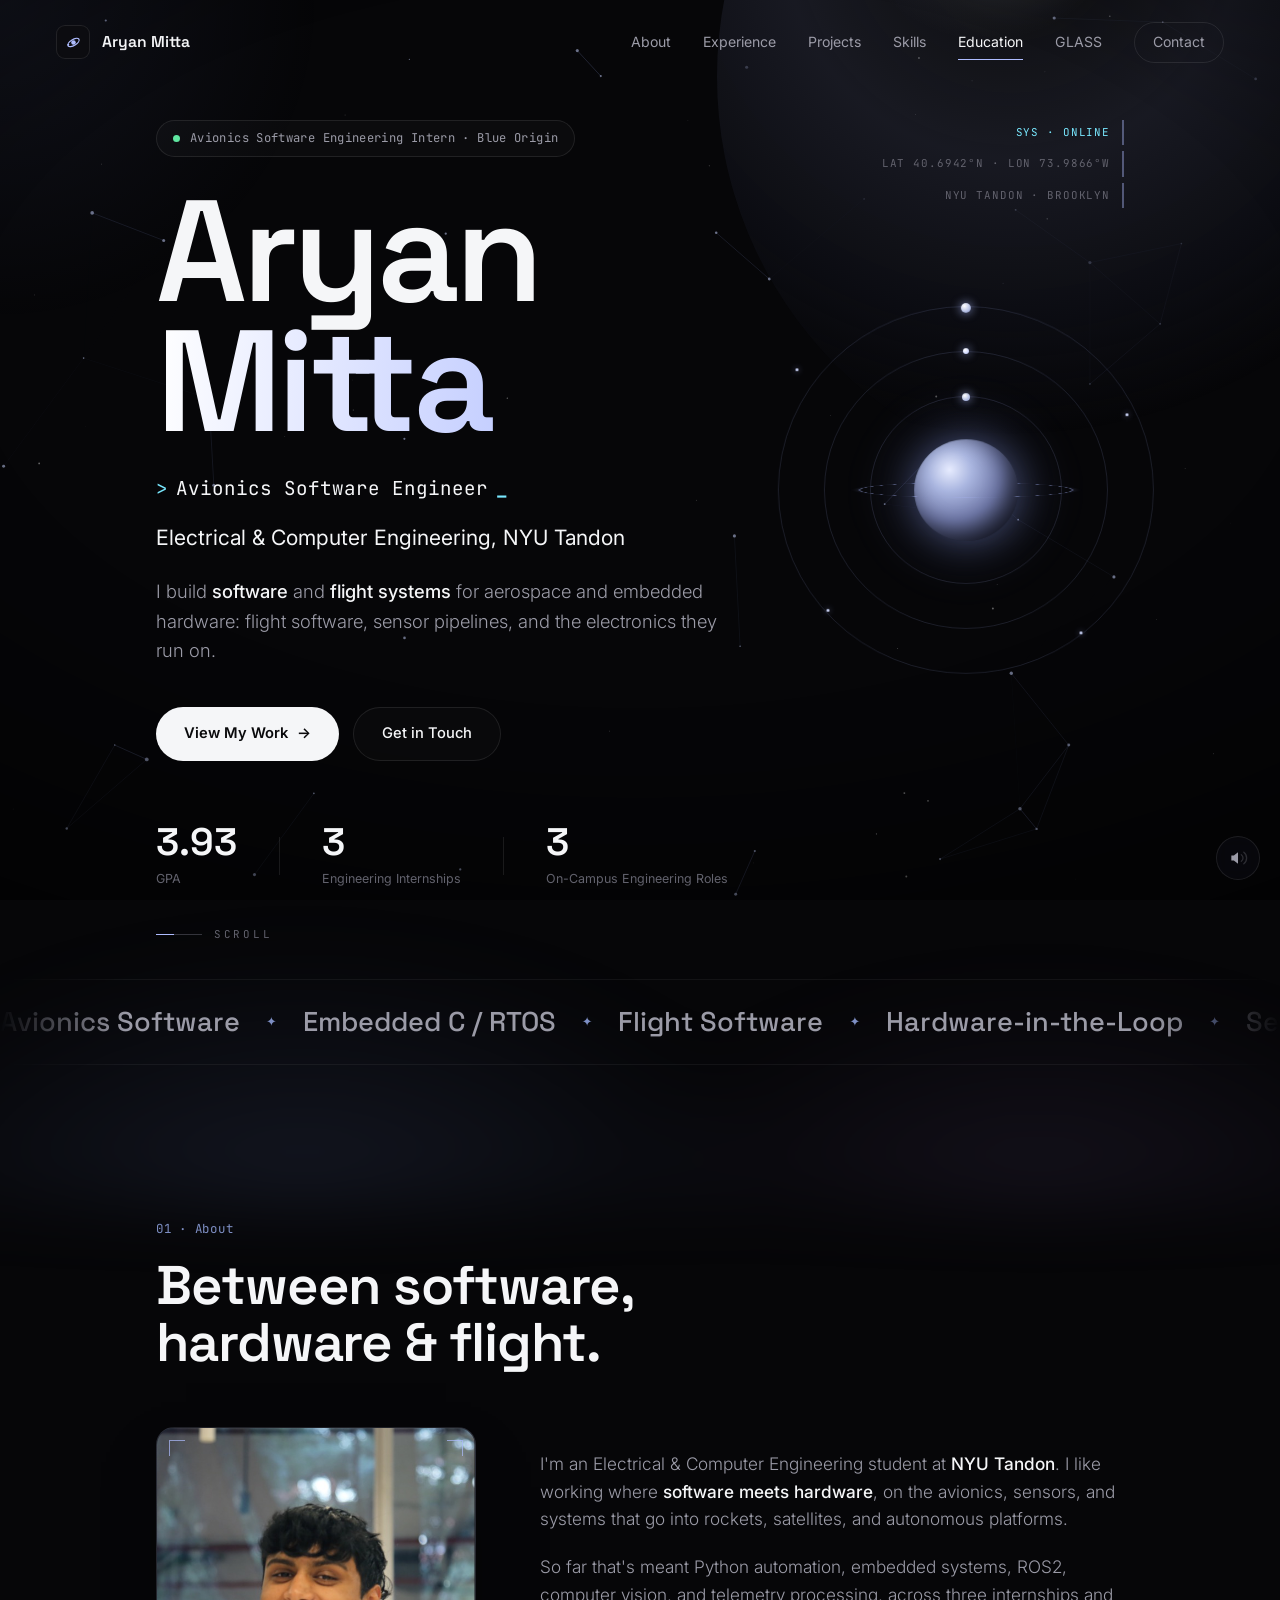
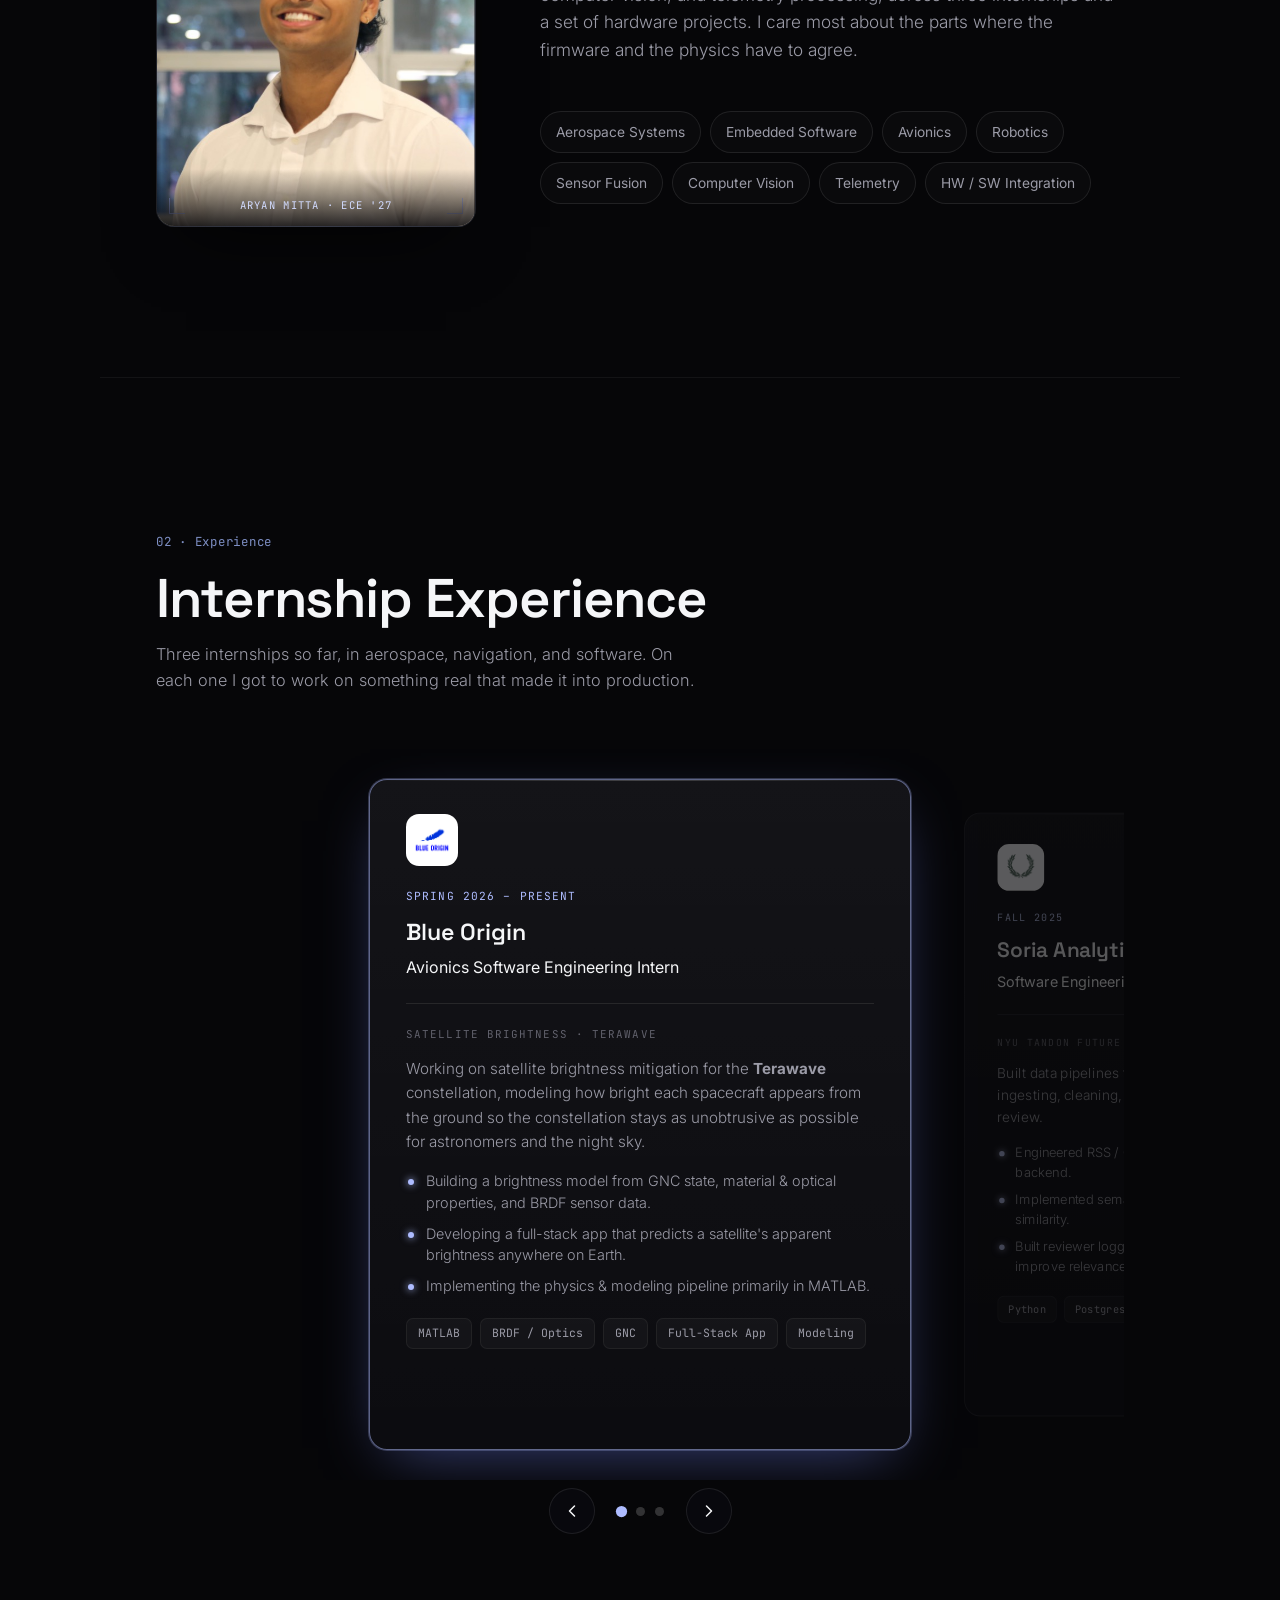
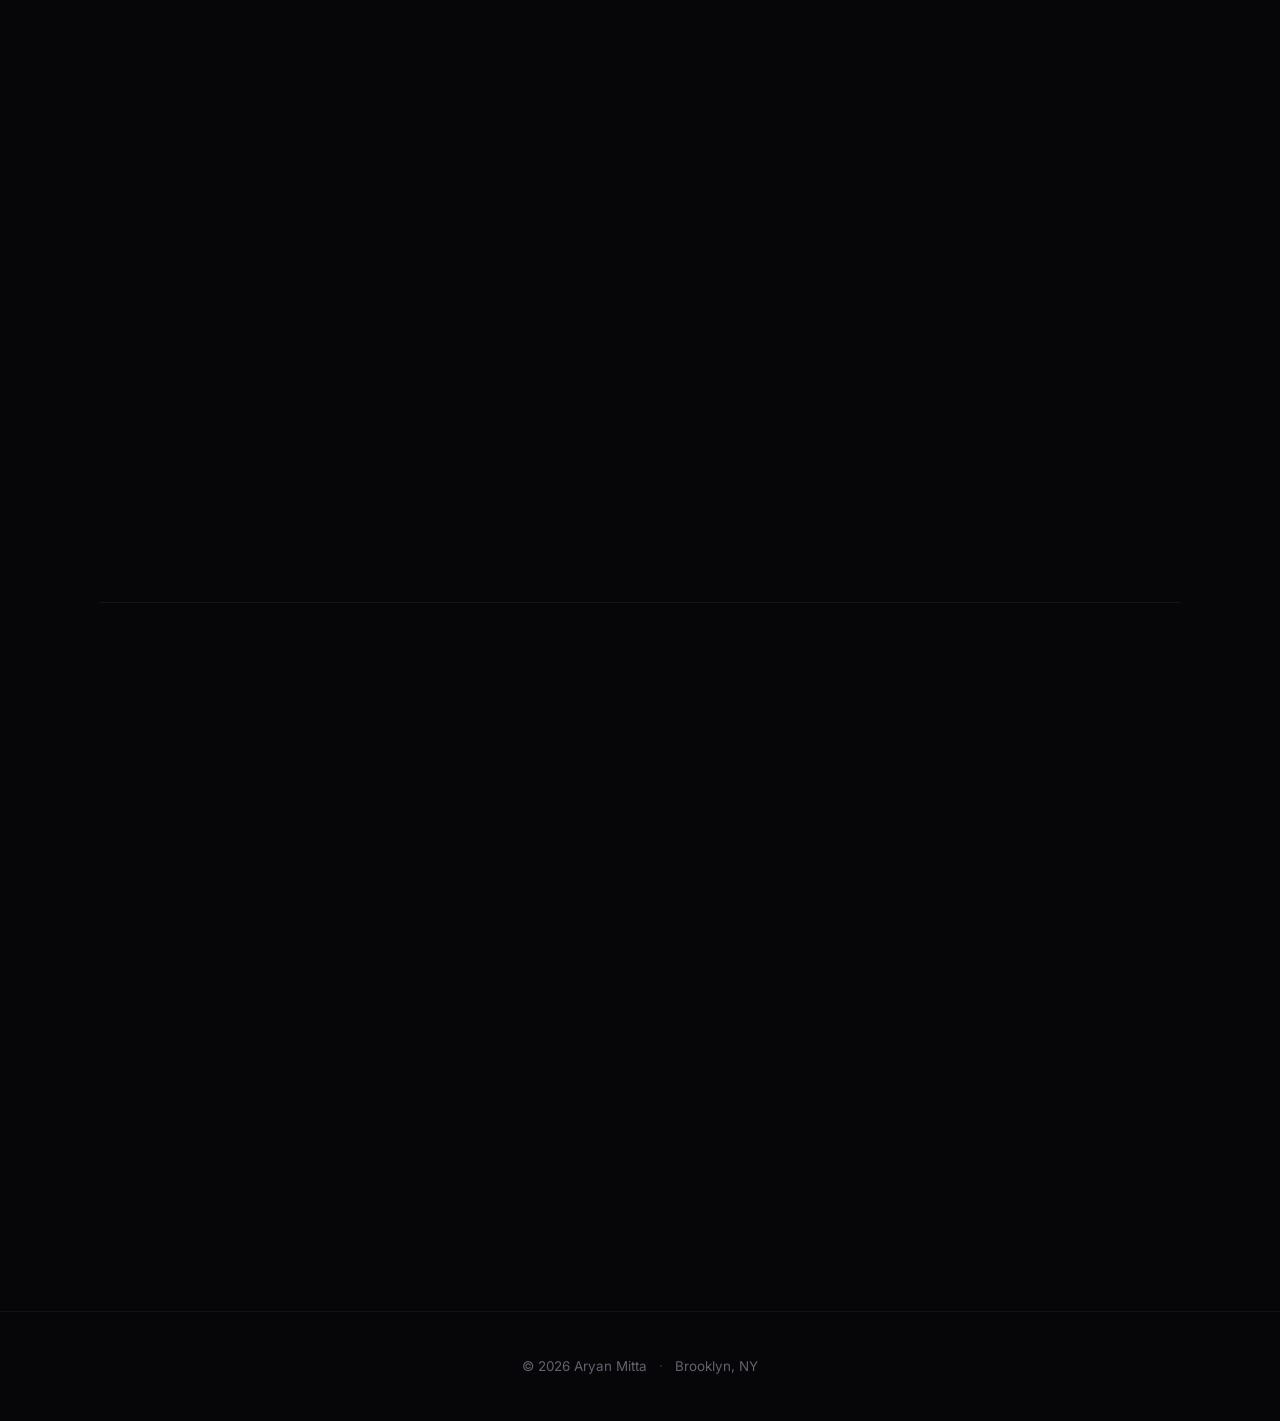
==== commit 54d7110e: "rework everything" ====
--- a/index.html
+++ b/index.html
@@ -3,7 +3,7 @@
 <head>
   <meta charset="UTF-8" />
   <meta name="viewport" content="width=device-width, initial-scale=1.0" />
-  <meta name="description" content="Aryan Mitta — Electrical & Computer Engineering student at NYU Tandon. Avionics, embedded software, and aerospace systems." />
+  <meta name="description" content="Aryan Mitta · Electrical & Computer Engineering student at NYU Tandon. Avionics, embedded software, and aerospace systems." />
   <meta name="theme-color" content="#050505" />
   <title>Aryan Mitta Portfolio</title>
 
@@ -37,7 +37,9 @@
   <!-- Navigation -->
   <header class="nav" id="nav">
     <a href="#top" class="nav__brand">
-      <span class="nav__brand-mark">AM</span>
+      <span class="nav__brand-mark" aria-hidden="true">
+        <svg viewBox="0 0 24 24" width="17" height="17" fill="none" stroke="currentColor" stroke-width="1.7" stroke-linecap="round"><circle cx="12" cy="12" r="3.2" fill="currentColor" stroke="none"/><ellipse cx="12" cy="12" rx="9" ry="4.2" transform="rotate(-32 12 12)"/><circle cx="4.7" cy="15.2" r="1.3" fill="currentColor" stroke="none"/></svg>
+      </span>
       <span class="nav__brand-text">Aryan&nbsp;Mitta</span>
     </a>
     <nav class="nav__links" id="navLinks">
@@ -90,11 +92,11 @@
           <span class="hero__type" id="decryptText">Avionics Software Engineer</span><span class="hero__caret">_</span>
         </p>
         <p class="hero__role reveal">
-          Electrical &amp; Computer Engineering — NYU Tandon
+          Electrical &amp; Computer Engineering, NYU Tandon
         </p>
         <p class="hero__tagline reveal">
-          I build <span class="hl">software</span> and <span class="hl">test systems</span> for aerospace
-          and embedded hardware — flight software, sensor pipelines, and the
+          I build <span class="hl">software</span> and <span class="hl">flight systems</span> for aerospace
+          and embedded hardware: flight software, sensor pipelines, and the
           electronics they run on.
         </p>
         <div class="hero__actions reveal">
@@ -158,7 +160,7 @@
     <!-- ABOUT -->
     <section class="section" id="about">
       <div class="section__head reveal">
-        <span class="section__index">01 — About</span>
+        <span class="section__index">01 · About</span>
         <h2 class="section__title">Between software,<br>hardware &amp; flight.</h2>
       </div>
       <div class="about">
@@ -179,14 +181,14 @@
             <p>
               I'm an Electrical &amp; Computer Engineering student at
               <strong>NYU Tandon</strong>. I like working where
-              <strong>software meets hardware</strong> — on the avionics, sensors,
+              <strong>software meets hardware</strong>, on the avionics, sensors,
               and systems that go into rockets, satellites, and autonomous platforms.
             </p>
             <p>
               So far that's meant Python automation, embedded systems, ROS2,
-              computer vision, telemetry processing, and electrical test
-              engineering, across three internships and a set of hardware projects.
-              I care most about the parts where the firmware and the physics have to agree.
+              computer vision, and telemetry processing, across three internships
+              and a set of hardware projects. I care most about the parts where the
+              firmware and the physics have to agree.
             </p>
           </div>
           <ul class="about__tags">
@@ -195,7 +197,7 @@
             <li>Avionics</li>
             <li>Robotics</li>
             <li>Sensor Fusion</li>
-            <li>Test Automation</li>
+            <li>Computer Vision</li>
             <li>Telemetry</li>
             <li>HW / SW Integration</li>
           </ul>
@@ -208,12 +210,12 @@
     <!-- EXPERIENCE -->
     <section class="section" id="experience">
       <div class="section__head reveal">
-        <span class="section__index">02 — Experience</span>
-        <h2 class="section__title">Where I've interned.</h2>
+        <span class="section__index">02 · Experience</span>
+        <h2 class="section__title">Internship Experience</h2>
         <p class="section__lead reveal">Three internships so far, in aerospace, navigation, and software. On each one I got to work on something real that made it into production.</p>
       </div>
 
-      <div class="carousel reveal" id="xpCarousel" data-start="0" data-align="left" aria-roledescription="carousel" aria-label="Internships">
+      <div class="carousel reveal" id="xpCarousel" data-start="0" aria-roledescription="carousel" aria-label="Internships">
         <div class="carousel__viewport">
           <div class="carousel__track">
 
@@ -223,14 +225,14 @@
                      onerror="this.closest('.ccard__icon').classList.add('no-logo')">
                 <svg class="ccard__icon-svg" viewBox="0 0 24 24" width="26" height="26" fill="none" stroke="currentColor" stroke-width="1.6" stroke-linecap="round" stroke-linejoin="round"><path d="M12 2c2.5 2.5 4 6 4 10a8 8 0 0 1-8 0c0-4 1.5-7.5 4-10Z"/><circle cx="12" cy="9" r="1.6"/><path d="M8 14l-2.5 3.5L9 18M16 14l2.5 3.5L15 18"/></svg>
               </div>
-              <p class="ccard__period">SPRING 2026 — PRESENT</p>
+              <p class="ccard__period">SPRING 2026 – PRESENT</p>
               <h3 class="ccard__org">Blue Origin</h3>
               <p class="ccard__role">Avionics Software Engineering Intern</p>
               <div class="ccard__rule"></div>
               <p class="ccard__team">SATELLITE BRIGHTNESS · TERAWAVE</p>
               <p class="ccard__desc">
                 Working on satellite brightness mitigation for the <strong>Terawave</strong>
-                constellation — modeling how bright each spacecraft appears from the ground
+                constellation, modeling how bright each spacecraft appears from the ground
                 so the constellation stays as unobtrusive as possible for astronomers and the night sky.
               </p>
               <ul class="ccard__bullets">
@@ -255,7 +257,7 @@
               <div class="ccard__rule"></div>
               <p class="ccard__team">NYU TANDON FUTURE LABS</p>
               <p class="ccard__desc">
-                Built data pipelines for a financial news &amp; research terminal —
+                Built data pipelines for a financial news &amp; research terminal,
                 ingesting, cleaning, ranking, and summarizing articles for analyst review.
               </p>
               <ul class="ccard__bullets">
@@ -284,7 +286,7 @@
                 integrated a full sensor suite on an NVIDIA Jetson platform for field testing.
               </p>
               <ul class="ccard__bullets">
-                <li>Developed CV &amp; ML navigation tooling in PyTorch (ResNet, custom layers, Haversine loss) — accurate to roughly ~1 mile.</li>
+                <li>Developed CV &amp; ML navigation tooling in PyTorch (ResNet, custom layers, Haversine loss), accurate to roughly ~1 mile.</li>
                 <li>Integrated camera, LiDAR, IMU, GNSS, and PPS timing hardware on a Jetson Orin Nano.</li>
                 <li>Built ROS2-based sensor publishing &amp; evaluation tools for real-world van tests.</li>
                 <li>Evaluated IMUs on drift, stability, and accuracy from field data.</li>
@@ -314,29 +316,34 @@
     <!-- PROJECTS (carousel) -->
     <section class="section" id="projects">
       <div class="section__head reveal">
-        <span class="section__index">03 — Projects</span>
-        <h2 class="section__title">Things I've built.</h2>
-        <p class="section__lead reveal">A mix of hardware and software projects I designed and built end to end, mostly on my own time.</p>
-      </div>
-
-      <div class="carousel reveal" id="projectsCarousel" data-start="0" data-align="left" aria-roledescription="carousel" aria-label="Projects">
+        <span class="section__index">03 · Projects</span>
+        <h2 class="section__title">Projects</h2>
+        <p class="section__lead reveal">A mix of hardware and software projects I designed and built end to end.</p>
+      </div>
+
+      <div class="carousel reveal" id="projectsCarousel" data-start="0" aria-roledescription="carousel" aria-label="Projects">
         <div class="carousel__viewport">
           <div class="carousel__track">
 
             <article class="ccard" data-i="0">
-              <div class="ccard__icon" aria-hidden="true">
-                <svg viewBox="0 0 24 24" width="26" height="26" fill="none" stroke="currentColor" stroke-width="1.6" stroke-linecap="round" stroke-linejoin="round"><path d="M5 15a4 4 0 0 1 4 4M5 11a8 8 0 0 1 8 8M5 7a12 12 0 0 1 12 12"/><circle cx="5.5" cy="18.5" r="1.4" fill="currentColor" stroke="none"/></svg>
+              <div class="ccard__icon ccard__icon--brand" aria-hidden="true">
+                <img class="ccard__logo" src="images/logos/rogue-aerospace.jpg" alt="NYU Rogue Aerospace" loading="lazy"
+                     onerror="this.closest('.ccard__icon').classList.add('no-logo')">
+                <svg class="ccard__icon-svg" viewBox="0 0 24 24" width="26" height="26" fill="none" stroke="currentColor" stroke-width="1.6" stroke-linecap="round" stroke-linejoin="round"><path d="M5 15a4 4 0 0 1 4 4M5 11a8 8 0 0 1 8 8M5 7a12 12 0 0 1 12 12"/><circle cx="5.5" cy="18.5" r="1.4" fill="currentColor" stroke="none"/></svg>
               </div>
               <p class="ccard__period">AEROSPACE · NASA USLI</p>
               <h3 class="ccard__org">Rocket Payload Telemetry System</h3>
-              <p class="ccard__role">Payload Electronics Lead — live downlink to NASA</p>
+              <p class="ccard__role">Payload Electronics Lead, live downlink to NASA</p>
               <div class="ccard__rule"></div>
               <p class="ccard__team">NYU ROGUE AEROSPACE · 144–148 MHz VHF</p>
               <p class="ccard__desc">
                 Led payload electronics for a NASA University Student Launch Initiative
-                rocket — designing the full telemetry chain that transmitted live flight
-                data to NASA's ground receiver, plus a mission-control GUI to arm,
-                disarm, launch, and visualize the downlink in real time.
+                rocket, designing the full telemetry chain that transmitted live flight
+                data to NASA's ground receiver during flight. On the ground, the data
+                fed a mission-control GUI I built to arm, disarm, and launch the payload
+                and visualize the incoming downlink in real time. The work spanned
+                sensor selection, radio-link design, packet encoding, and the review
+                documentation NASA required before launch.
               </p>
               <ul class="ccard__bullets">
                 <li>Built the telemetry chain: Arduino + BMP390 + RTC → APRS over VHF radio.</li>
@@ -347,6 +354,10 @@
               <div class="ccard__chips">
                 <span>Arduino</span><span>APRS / AFSK</span><span>VHF Radio</span><span>BMP390</span><span>Python GUI</span>
               </div>
+              <a class="ccard__repo" href="https://github.com/aryanmitta1/Rogue-Launch-Control" target="_blank" rel="noopener">
+                <svg viewBox="0 0 24 24" fill="currentColor" aria-hidden="true"><path d="M12 2C6.48 2 2 6.58 2 12.25c0 4.53 2.87 8.37 6.84 9.73.5.09.68-.22.68-.49 0-.24-.01-.88-.01-1.73-2.78.62-3.37-1.37-3.37-1.37-.45-1.18-1.11-1.49-1.11-1.49-.91-.64.07-.62.07-.62 1 .07 1.53 1.06 1.53 1.06.89 1.56 2.34 1.11 2.91.85.09-.66.35-1.11.63-1.36-2.22-.26-4.55-1.14-4.55-5.07 0-1.12.39-2.03 1.03-2.75-.1-.26-.45-1.3.1-2.71 0 0 .84-.28 2.75 1.05a9.36 9.36 0 0 1 2.5-.34c.85 0 1.71.12 2.5.34 1.91-1.33 2.75-1.05 2.75-1.05.55 1.41.2 2.45.1 2.71.64.72 1.03 1.63 1.03 2.75 0 3.94-2.34 4.81-4.57 5.06.36.32.68.94.68 1.9 0 1.37-.01 2.48-.01 2.82 0 .27.18.59.69.49A10.02 10.02 0 0 0 22 12.25C22 6.58 17.52 2 12 2Z"/></svg>
+                View on GitHub
+              </a>
             </article>
 
             <article class="ccard" data-i="1">
@@ -359,9 +370,12 @@
               <div class="ccard__rule"></div>
               <p class="ccard__team">PYTORCH · OPENCV · ASTROMETRY</p>
               <p class="ccard__desc">
-                A vision-and-ML system that estimates geographic position from celestial
-                and skyline imagery — no GPS required — using a trained model to map what
-                the camera sees to a location on Earth.
+                A vision and ML system that estimates geographic position from celestial
+                and skyline imagery, with no GPS required. A convolutional model learns to
+                map what the camera sees, star fields and horizon features, to a location
+                on Earth. I handled the data pipeline, model architecture, and a custom
+                loss that penalizes error in real-world distance, getting fixes accurate
+                to roughly a mile.
               </p>
               <div class="ccard__chips">
                 <span>PyTorch</span><span>OpenCV</span><span>CNNs</span><span>Geolocation</span>
@@ -378,9 +392,11 @@
               <div class="ccard__rule"></div>
               <p class="ccard__team">STM32 · ESC / PWM · IMU</p>
               <p class="ccard__desc">
-                A custom drone flight-controller board built around an STM32 — generating
-                the PWM signals that drive the ESCs and motors, with sensor inputs and
-                power management designed onto a single board.
+                A custom drone flight-controller board built around an STM32. The board
+                generates the PWM signals that drive the ESCs and motors, reads an
+                onboard IMU for attitude, and handles its own power regulation, all
+                designed onto a single PCB. I took it from schematic through layout and
+                firmware, writing the low-level control loop in embedded C.
               </p>
               <div class="ccard__chips">
                 <span>STM32</span><span>ESC / PWM</span><span>PCB Design</span><span>IMU</span><span>Embedded C</span>
@@ -397,9 +413,11 @@
               <div class="ccard__rule"></div>
               <p class="ccard__team">STM32 · SCHEMATIC → LAYOUT → BRING-UP</p>
               <p class="ccard__desc">
-                Designed a custom PCB around an STM32 microcontroller — recreating
-                Arduino-style functionality from first principles, from schematic capture
-                and layout through fabrication and board bring-up.
+                Designed a custom PCB around an STM32 microcontroller, recreating
+                Arduino-style functionality from first principles rather than using an
+                off-the-shelf board. The project ran end to end: schematic capture,
+                component selection, board layout, ordering the fabricated PCB, then
+                soldering and bringing it up and flashing firmware to confirm it worked.
               </p>
               <div class="ccard__chips">
                 <span>STM32</span><span>PCB Layout</span><span>Embedded C</span><span>Bring-Up</span>
@@ -416,9 +434,11 @@
               <div class="ccard__rule"></div>
               <p class="ccard__team">OPENCV · SERVOS · GESTURE TRACKING</p>
               <p class="ccard__desc">
-                A robotic hand that mirrors a human hand in real time — using OpenCV to
-                track finger positions from a camera feed and drive the servos that move
-                each actuated joint.
+                A robotic hand that mirrors a human hand in real time. OpenCV tracks
+                finger positions from a live camera feed, and that pose maps to servo
+                angles that move each actuated joint on the hand. I built the vision
+                pipeline, the hand-tracking logic, and the servo control that turns
+                what the camera sees into motion with minimal lag.
               </p>
               <div class="ccard__chips">
                 <span>OpenCV</span><span>Python</span><span>Servos</span><span>Hand Tracking</span>
@@ -435,13 +455,20 @@
               <div class="ccard__rule"></div>
               <p class="ccard__team">SOCKETS · DISTRIBUTED</p>
               <p class="ccard__desc">
-                A peer-to-peer file-sharing system that lets nodes discover each other and
-                exchange files directly — no central server, with chunked transfer and
-                integrity checks over a hand-rolled protocol.
+                A peer-to-peer file-sharing system where nodes discover each other and
+                exchange files directly, with no central server in the middle. Files are
+                split into chunks, transferred in parallel, and verified with hash checks
+                so a corrupted or dropped piece can be re-requested. I designed the
+                message protocol and the concurrent socket handling that keeps multiple
+                transfers running at once.
               </p>
               <div class="ccard__chips">
                 <span>Sockets</span><span>TCP/IP</span><span>Concurrency</span><span>Hashing</span>
               </div>
+              <a class="ccard__repo" href="https://github.com/aryanmitta1/cnproject" target="_blank" rel="noopener">
+                <svg viewBox="0 0 24 24" fill="currentColor" aria-hidden="true"><path d="M12 2C6.48 2 2 6.58 2 12.25c0 4.53 2.87 8.37 6.84 9.73.5.09.68-.22.68-.49 0-.24-.01-.88-.01-1.73-2.78.62-3.37-1.37-3.37-1.37-.45-1.18-1.11-1.49-1.11-1.49-.91-.64.07-.62.07-.62 1 .07 1.53 1.06 1.53 1.06.89 1.56 2.34 1.11 2.91.85.09-.66.35-1.11.63-1.36-2.22-.26-4.55-1.14-4.55-5.07 0-1.12.39-2.03 1.03-2.75-.1-.26-.45-1.3.1-2.71 0 0 .84-.28 2.75 1.05a9.36 9.36 0 0 1 2.5-.34c.85 0 1.71.12 2.5.34 1.91-1.33 2.75-1.05 2.75-1.05.55 1.41.2 2.45.1 2.71.64.72 1.03 1.63 1.03 2.75 0 3.94-2.34 4.81-4.57 5.06.36.32.68.94.68 1.9 0 1.37-.01 2.48-.01 2.82 0 .27.18.59.69.49A10.02 10.02 0 0 0 22 12.25C22 6.58 17.52 2 12 2Z"/></svg>
+                View on GitHub
+              </a>
             </article>
 
           </div>
@@ -464,7 +491,7 @@
     <!-- SKILLS -->
     <section class="section" id="skills">
       <div class="section__head reveal">
-        <span class="section__index">04 — Capabilities</span>
+        <span class="section__index">04 · Skills</span>
         <h2 class="section__title">Technical skills.</h2>
       </div>
 
@@ -481,23 +508,24 @@
           <h3>Flight &amp; Avionics Software</h3>
           <div class="chips">
             <span>Flight Software (C&amp;DH)</span><span>Telemetry &amp; Command</span>
-            <span>Hardware-in-the-Loop (HIL)</span><span>Fault Detection (FDIR)</span>
-            <span>Flight-Test Automation</span><span>Data Reduction</span>
+            <span>RF / Radio Links (VHF · APRS)</span><span>Sensor Integration</span>
+            <span>Fault Detection (FDIR)</span><span>Hardware-in-the-Loop (HIL)</span>
+            <span>GNC Modeling</span>
           </div>
         </div>
         <div class="skill-card reveal">
           <h3>Embedded &amp; Real-Time</h3>
           <div class="chips">
             <span>Bare-Metal C</span><span>RTOS / FreeRTOS</span><span>Device Drivers</span>
-            <span>UART / SPI / I²C / CAN</span><span>Interrupts &amp; DMA</span>
-            <span>Bootloaders &amp; Flashing</span>
+            <span>UART / SPI / I²C / CAN</span><span>Control Loops / PID</span>
+            <span>Interrupts &amp; DMA</span><span>Bootloaders &amp; Flashing</span>
           </div>
         </div>
         <div class="skill-card reveal">
           <h3>Robotics &amp; Sensor Fusion</h3>
           <div class="chips">
-            <span>ROS2 (Humble)</span><span>Kalman / EKF</span><span>LiDAR · IMU · GNSS</span>
-            <span>PPS Time-Sync</span><span>tf2 / rosbag</span><span>Real-Time Pipelines</span>
+            <span>ROS2 (Humble)</span><span>LiDAR · IMU · GNSS</span><span>Sensor Fusion</span>
+            <span>PPS Time-Sync</span><span>Jetson Integration</span><span>Real-Time Pipelines</span>
           </div>
         </div>
         <div class="skill-card reveal">
@@ -510,7 +538,7 @@
         <div class="skill-card reveal">
           <h3>Data, Infra &amp; Tooling</h3>
           <div class="chips">
-            <span>ETL Pipelines</span><span>Postgres / SQL</span><span>Vector / Semantic Search</span>
+            <span>Data Pipelines</span><span>Postgres / SQL</span><span>Vector / Semantic Search</span>
             <span>Docker</span><span>Linux</span><span>Git + CI/CD</span>
           </div>
         </div>
@@ -522,8 +550,8 @@
     <!-- EDUCATION + ON-CAMPUS + INVOLVEMENT + COURSEWORK -->
     <section class="section" id="education">
       <div class="section__head reveal">
-        <span class="section__index">05 — Background</span>
-        <h2 class="section__title">Education &amp; campus life.</h2>
+        <span class="section__index">05 · Education</span>
+        <h2 class="section__title">Education</h2>
       </div>
 
       <!-- 1. NYU education box -->
@@ -536,6 +564,7 @@
             <span>GPA 3.93</span>
             <span>GLASS Honors · Cohort 5</span>
             <span>Tau Beta Pi</span>
+            <span>Dean's List</span>
           </div>
           <h4>Focus Areas</h4>
           <div class="chips">
@@ -551,23 +580,25 @@
         <h3 class="edu-sub__title">On-campus involvement.</h3>
         <p class="edu-sub__lead">Research, leadership, and teaching I've taken on alongside the degree.</p>
 
-        <div class="carousel reveal" id="campusCarousel" data-start="1" aria-roledescription="carousel" aria-label="On-campus roles">
+        <div class="carousel reveal" id="campusCarousel" data-start="0" aria-roledescription="carousel" aria-label="On-campus roles">
           <div class="carousel__viewport">
             <div class="carousel__track">
 
               <article class="ccard" data-i="0">
-                <div class="ccard__icon" aria-hidden="true">
-                  <svg viewBox="0 0 24 24" width="26" height="26" fill="none" stroke="currentColor" stroke-width="1.6" stroke-linecap="round" stroke-linejoin="round"><path d="M12 2c2.5 2.5 4 6 4 10a8 8 0 0 1-8 0c0-4 1.5-7.5 4-10Z"/><circle cx="12" cy="9" r="1.6"/><path d="M8 14l-2.5 3.5L9 18M16 14l2.5 3.5L15 18"/></svg>
+                <div class="ccard__icon ccard__icon--brand" aria-hidden="true">
+                  <img class="ccard__logo" src="images/logos/rogue-aerospace.jpg" alt="NYU Rogue Aerospace" loading="lazy"
+                       onerror="this.closest('.ccard__icon').classList.add('no-logo')">
+                  <svg class="ccard__icon-svg" viewBox="0 0 24 24" width="26" height="26" fill="none" stroke="currentColor" stroke-width="1.6" stroke-linecap="round" stroke-linejoin="round"><path d="M12 2c2.5 2.5 4 6 4 10a8 8 0 0 1-8 0c0-4 1.5-7.5 4-10Z"/><circle cx="12" cy="9" r="1.6"/><path d="M8 14l-2.5 3.5L9 18M16 14l2.5 3.5L15 18"/></svg>
                 </div>
-                <p class="ccard__period">FALL 2024 — PRESENT</p>
+                <p class="ccard__period">FALL 2024 – PRESENT</p>
                 <h3 class="ccard__org">NYU Rogue Aerospace</h3>
                 <p class="ccard__role">Payload Electronics</p>
                 <p class="ccard__loc">NASA USLI · Brooklyn, NY</p>
                 <div class="ccard__rule"></div>
                 <p class="ccard__team">STUDENT LAUNCH · PAYLOAD TEAM</p>
                 <p class="ccard__desc">
-                  Lead the electronics side of a NASA Student Launch payload — designing the
-                  telemetry chain and coordinating sensor-integration and design decisions
+                  Lead the electronics side of a NASA Student Launch payload, designing the
+                  telemetry chain and coordinating sensor integration and design decisions
                   with the avionics team.
                 </p>
                 <div class="ccard__chips">
@@ -576,28 +607,32 @@
               </article>
 
               <article class="ccard" data-i="1">
-                <div class="ccard__icon" aria-hidden="true">
-                  <svg viewBox="0 0 24 24" width="26" height="26" fill="none" stroke="currentColor" stroke-width="1.6" stroke-linecap="round" stroke-linejoin="round"><path d="M3 8l9-4 9 4-9 4-9-4Z"/><path d="M7 10v5c0 1.4 2.2 2.5 5 2.5s5-1.1 5-2.5v-5"/><path d="M21 8v5"/></svg>
+                <div class="ccard__icon ccard__icon--brand" aria-hidden="true">
+                  <img class="ccard__logo" src="images/logos/nyu.png" alt="NYU" loading="lazy"
+                       onerror="this.closest('.ccard__icon').classList.add('no-logo')">
+                  <svg class="ccard__icon-svg" viewBox="0 0 24 24" width="26" height="26" fill="none" stroke="currentColor" stroke-width="1.6" stroke-linecap="round" stroke-linejoin="round"><path d="M3 8l9-4 9 4-9 4-9-4Z"/><path d="M7 10v5c0 1.4 2.2 2.5 5 2.5s5-1.1 5-2.5v-5"/><path d="M21 8v5"/></svg>
                 </div>
                 <p class="ccard__period">TEACHING · GENERAL ENGINEERING</p>
                 <h3 class="ccard__org">NYU Tandon</h3>
-                <p class="ccard__role">Teaching Assistant — EG-UY 1004</p>
+                <p class="ccard__role">Teaching Assistant, EG-UY 1004</p>
                 <p class="ccard__loc">Brooklyn, NY</p>
                 <div class="ccard__rule"></div>
-                <p class="ccard__team">GENERAL ENGINEERING · COMMS &amp; INVENTORY LEAD</p>
+                <p class="ccard__team">GENERAL ENGINEERING · LABS</p>
                 <p class="ccard__desc">
-                  Support first-year engineers through hands-on design and prototyping as
-                  Communications, Inventory &amp; Purchasing Leader — maintaining course
-                  materials, managing lab kits, and running showcase events.
+                  Support first-year engineers through hands-on design and prototyping,
+                  and helped develop curriculum for the course labs alongside maintaining
+                  course materials and lab kits.
                 </p>
                 <div class="ccard__chips">
-                  <span>Mentorship</span><span>Prototyping</span><span>Design</span><span>Logistics</span>
+                  <span>Mentorship</span><span>Curriculum Design</span><span>Prototyping</span><span>Labs</span>
                 </div>
               </article>
 
               <article class="ccard" data-i="2">
-                <div class="ccard__icon" aria-hidden="true">
-                  <svg viewBox="0 0 24 24" width="26" height="26" fill="none" stroke="currentColor" stroke-width="1.6" stroke-linecap="round" stroke-linejoin="round"><path d="M2 12s3.5-6 10-6 10 6 10 6-3.5 6-10 6-10-6-10-6Z"/><circle cx="12" cy="12" r="2.6"/></svg>
+                <div class="ccard__icon ccard__icon--brand" aria-hidden="true">
+                  <img class="ccard__logo" src="images/logos/fams.png" alt="FAMS Lab, NYU Tandon" loading="lazy"
+                       onerror="this.closest('.ccard__icon').classList.add('no-logo')">
+                  <svg class="ccard__icon-svg" viewBox="0 0 24 24" width="26" height="26" fill="none" stroke="currentColor" stroke-width="1.6" stroke-linecap="round" stroke-linejoin="round"><path d="M2 12s3.5-6 10-6 10 6 10 6-3.5 6-10 6-10-6-10-6Z"/><circle cx="12" cy="12" r="2.6"/></svg>
                 </div>
                 <p class="ccard__period">RESEARCH · PAST SEMESTER</p>
                 <h3 class="ccard__org">FAMS Lab</h3>
@@ -606,12 +641,12 @@
                 <div class="ccard__rule"></div>
                 <p class="ccard__team">FLEXIBLE AI-POWERED MECHATRONICS LAB</p>
                 <p class="ccard__desc">
-                  Trained and evaluated computer-vision models for a mechatronics research
-                  project — building and tuning the perception pipeline that lets the lab's
-                  systems see and react to their environment.
+                  Built computer vision models to detect kidney tumors in medical imaging.
+                  Evaluated YOLO detection models and trained additional models in PyTorch
+                  and TensorFlow to push detection accuracy higher.
                 </p>
                 <div class="ccard__chips">
-                  <span>PyTorch</span><span>OpenCV</span><span>CNNs</span><span>Model Eval</span>
+                  <span>PyTorch</span><span>TensorFlow</span><span>YOLO</span><span>Medical Imaging</span>
                 </div>
               </article>
 
@@ -645,10 +680,10 @@
 
       <!-- 4. Coursework: charted as Orion -->
       <div class="edu-sub reveal" id="coursework">
-        <h3 class="edu-sub__title">Relevant coursework — charted as Orion.</h3>
-        <p class="edu-sub__lead">Eleven courses mapped onto the Hunter: hardware at his <em>feet</em>, the computing core along his <em>belt</em>, signals &amp; control in his <em>shoulders</em>, machine learning in his <em>head</em>, software tools at his <em>sword</em>. Hover a star to read it.</p>
-
-        <div class="starmap reveal" id="starmap" aria-label="Coursework constellation — Orion">
+        <h3 class="edu-sub__title">Relevant coursework, mapped to Orion.</h3>
+        <p class="edu-sub__lead">Eleven courses arranged on the constellation by area: hardware at the <em>feet</em>, the computing core along the <em>belt</em>, signals &amp; control at the <em>shoulders</em>, machine learning at the <em>head</em>, and software fundamentals down the <em>sword</em>. Hover a star to read it.</p>
+
+        <div class="starmap reveal" id="starmap" aria-label="Coursework constellation · Orion">
           <svg class="starmap__lines" viewBox="0 0 100 100" preserveAspectRatio="none" aria-hidden="true">
             <!-- head to shoulders -->
             <polyline points="50,9 33,27" />
@@ -668,19 +703,19 @@
             <polyline points="49,73 48,82" />
           </svg>
 
-          <!-- HEAD — frontier / the mind -->
+          <!-- HEAD · frontier / the mind -->
           <button class="star star--bright" style="--x:50%; --y:9%;" data-name="Meissa · head" data-course="Machine Learning"><span class="star__dot"></span></button>
-          <!-- SHOULDERS — analysis -->
+          <!-- SHOULDERS · analysis -->
           <button class="star" style="--x:33%; --y:27%;" data-name="Betelgeuse · shoulder" data-course="Signals &amp; Systems"><span class="star__dot"></span></button>
           <button class="star" style="--x:67%; --y:25%;" data-name="Bellatrix · shoulder" data-course="Feedback Control"><span class="star__dot"></span></button>
-          <!-- BELT — computing core -->
+          <!-- BELT · computing core -->
           <button class="star" style="--x:42%; --y:50%;" data-name="Alnitak · belt" data-course="Computer Architecture"><span class="star__dot"></span></button>
           <button class="star star--bright" style="--x:51%; --y:51%;" data-name="Alnilam · belt" data-course="Embedded Systems Design"><span class="star__dot"></span></button>
           <button class="star" style="--x:60%; --y:52%;" data-name="Mintaka · belt" data-course="Digital Logic &amp; State Machines"><span class="star__dot"></span></button>
-          <!-- FEET — hardware foundations -->
+          <!-- FEET · hardware foundations -->
           <button class="star" style="--x:26%; --y:88%;" data-name="Saiph · foot" data-course="PCB Design"><span class="star__dot"></span></button>
           <button class="star star--bright" style="--x:76%; --y:89%;" data-name="Rigel · foot" data-course="Electronics"><span class="star__dot"></span></button>
-          <!-- SWORD — software tools -->
+          <!-- SWORD · software tools -->
           <button class="star" style="--x:50%; --y:64%;" data-name="42 Orionis · sword" data-course="Object-Oriented Programming"><span class="star__dot"></span></button>
           <button class="star" style="--x:49%; --y:73%;" data-name="Orion Nebula · sword" data-course="Data Structures &amp; Algorithms"><span class="star__dot"></span></button>
           <button class="star" style="--x:48%; --y:82%;" data-name="Hatysa · sword" data-course="Computer Networking"><span class="star__dot"></span></button>
@@ -708,7 +743,7 @@
         <h2 class="contact__title">Get in touch</h2>
         <p class="contact__text">
           I'm looking for roles in aerospace, avionics, embedded systems, and
-          test engineering. If you're working on something in that space, I'd
+          flight software. If you're working on something in that space, I'd
           like to hear about it.
         </p>
         <div class="contact__actions">
--- a/styles.css
+++ b/styles.css
@@ -1,657 +1,666 @@
-/* ============================================================
-   Aryan Mitta — Space Portfolio · "Command Console"
-   Performant: transforms + opacity only. No per-card blur.
-   ============================================================ */
-
-:root {
-  --bg:        #060608;
-  --bg-2:      #0c0c10;
-  --ink:       #f5f6f8;
-  --muted:     #9b9ba7;
-  --dim:       #62626d;
-  --faint:     #34343c;
-  --line:      rgba(255, 255, 255, 0.09);
-  --line-soft: rgba(255, 255, 255, 0.055);
-  --accent:    #aebcff;
-  --accent-2:  #7e8fc4;
-  --cyan:      #79e8ff;
-  --glow:      rgba(150, 170, 255, 0.45);
-  --card-bg:   rgba(13, 13, 17, 0.6);
-  --max:       1080px;
-  --ease:      cubic-bezier(0.22, 0.7, 0.25, 1);
-}
-
-* { margin: 0; padding: 0; box-sizing: border-box; }
-html { scroll-behavior: smooth; }
-
-body {
-  font-family: "Inter", system-ui, sans-serif;
-  background: var(--bg);
-  color: var(--ink);
-  line-height: 1.6;
-  overflow-x: hidden;
-  -webkit-font-smoothing: antialiased;
-  text-rendering: optimizeLegibility;
-}
-::selection { background: rgba(174, 188, 255, 0.24); color: #fff; }
-a { color: inherit; text-decoration: none; }
-
-/* ---------- Backdrop ---------- */
-#starfield { position: fixed; inset: 0; z-index: -6; display: block; }
-
-.planet {
-  position: fixed; z-index: -5;
-  top: -26vmax; right: -20vmax;
-  width: 64vmax; height: 64vmax; border-radius: 50%;
-  background:
-    radial-gradient(circle at 36% 32%,
-      rgba(214, 220, 236, 0.10) 0%,
-      rgba(120, 126, 150, 0.10) 12%,
-      rgba(40, 42, 56, 0.55) 30%,
-      rgba(14, 15, 22, 0.7) 52%,
-      rgba(6, 6, 8, 0) 66%);
-  will-change: transform; pointer-events: none;
-}
-.planet::after {
-  content: ""; position: absolute; inset: 0; border-radius: 50%;
-  background: radial-gradient(circle at 33% 28%, rgba(220,228,255,0.16), transparent 18%);
-}
-
-.aurora {
-  position: fixed; z-index: -4;
-  bottom: -34vh; left: -10vw; width: 120vw; height: 72vh;
-  background:
-    radial-gradient(ellipse 46% 60% at 28% 100%, rgba(96, 116, 176, 0.16), transparent 70%),
-    radial-gradient(ellipse 40% 52% at 76% 100%, rgba(126, 100, 168, 0.13), transparent 70%);
-  filter: blur(34px); pointer-events: none;
-  will-change: transform;
-  animation: auroraDrift 22s ease-in-out infinite alternate;
-}
-@keyframes auroraDrift {
-  from { transform: translate3d(0,0,0) scale(1); }
-  to   { transform: translate3d(5%,-4%,0) scale(1.08); }
-}
-
-.spotlight {
-  position: fixed; z-index: -3; top: 0; left: 0;
-  width: 760px; height: 760px; margin: -380px 0 0 -380px; border-radius: 50%;
-  background: radial-gradient(circle, rgba(150, 170, 255, 0.08), transparent 60%);
-  will-change: transform; pointer-events: none;
-}
-
-.vignette {
-  position: fixed; inset: 0; z-index: -2; pointer-events: none;
-  background: radial-gradient(ellipse 100% 78% at 50% 38%, transparent 52%, rgba(0,0,0,0.62) 100%);
-}
-
-/* custom lagging cursor glow */
-.cursor {
-  position: fixed; top: 0; left: 0; z-index: 95;
-  width: 26px; height: 26px; margin: -13px 0 0 -13px; border-radius: 50%;
-  border: 1px solid rgba(174, 188, 255, 0.6);
-  background: radial-gradient(circle, rgba(174,188,255,0.18), transparent 70%);
-  pointer-events: none; opacity: 0;
-  transition: opacity 0.3s, width 0.25s var(--ease), height 0.25s var(--ease), background 0.25s, border-color 0.25s;
-  will-change: transform;
-}
-.cursor.is-visible { opacity: 1; }
-.cursor.is-hover {
-  width: 52px; height: 52px; margin: -26px 0 0 -26px;
-  background: radial-gradient(circle, rgba(174,188,255,0.12), transparent 70%);
-  border-color: rgba(174, 188, 255, 0.9);
-}
-
-/* ---------- Scroll progress ---------- */
-.scroll-progress {
-  position: fixed; top: 0; left: 0; height: 2px; width: 100%;
-  background: linear-gradient(90deg, var(--accent-2), var(--accent), var(--cyan));
-  z-index: 100; box-shadow: 0 0 12px var(--glow);
-  transform: scaleX(0); transform-origin: 0 50%; will-change: transform;
-}
-
-/* ---------- Nav ---------- */
-.nav {
-  position: fixed; top: 0; left: 0; right: 0; z-index: 90;
-  display: flex; align-items: center; justify-content: space-between;
-  padding: 22px clamp(20px, 5vw, 56px);
-  transition: background 0.4s, padding 0.4s, border-color 0.4s; border-bottom: 1px solid transparent;
-}
-.nav.scrolled {
-  background: rgba(8, 8, 11, 0.82);
-  backdrop-filter: blur(14px); -webkit-backdrop-filter: blur(14px);
-  padding-top: 13px; padding-bottom: 13px; border-bottom: 1px solid var(--line-soft);
-}
-.nav__brand { display: flex; align-items: center; gap: 12px; font-family: "Space Grotesk", sans-serif; font-weight: 600; }
-.nav__brand-mark {
-  display: grid; place-items: center; width: 34px; height: 34px; border-radius: 9px;
-  border: 1px solid var(--line); background: var(--bg-2); font-size: 0.78rem; font-weight: 600;
-  position: relative; overflow: hidden; transition: border-color 0.3s, box-shadow 0.3s;
-}
-.nav__brand-mark::before {
-  content: ""; position: absolute; inset: -50%;
-  background: conic-gradient(from 0deg, transparent 0 70%, rgba(174,188,255,0.7) 85%, transparent 100%);
-  animation: spin 5s linear infinite; opacity: 0; transition: opacity 0.3s;
-}
-.nav__brand-mark::after { content: "AM"; position: absolute; inset: 1px; display: grid; place-items: center; background: var(--bg-2); border-radius: 8px; }
-.nav__brand:hover .nav__brand-mark { border-color: rgba(174,188,255,0.5); box-shadow: 0 0 18px rgba(150,170,255,0.25); }
-.nav__brand:hover .nav__brand-mark::before { opacity: 1; }
-@keyframes spin { to { transform: rotate(360deg); } }
-.nav__brand-text { font-size: 0.98rem; }
-.nav__links { display: flex; align-items: center; gap: 32px; }
-.nav__links a { font-size: 0.88rem; color: var(--muted); position: relative; transition: color 0.25s; }
-.nav__links a:not(.nav__cta)::after { content: ""; position: absolute; left: 0; bottom: -6px; width: 0; height: 1px; background: var(--accent); transition: width 0.3s var(--ease); }
-.nav__links a:hover { color: var(--ink); }
-.nav__links a:hover::after, .nav__links a.active::after { width: 100%; }
-.nav__links a.active { color: var(--ink); }
-.nav__cta { padding: 8px 18px; border: 1px solid var(--line); border-radius: 999px; transition: background 0.25s, border-color 0.25s, transform 0.25s; }
-.nav__cta:hover { background: rgba(255,255,255,0.05); border-color: rgba(174,188,255,0.45); transform: translateY(-1px); }
-.nav__toggle { display: none; background: none; border: 0; cursor: pointer; }
-.nav__toggle span { display: block; width: 24px; height: 1.5px; margin: 6px 0; background: var(--ink); border-radius: 2px; transition: transform 0.3s, opacity 0.3s; }
-
-/* ---------- Buttons ---------- */
-.btn {
-  display: inline-flex; align-items: center; gap: 9px; padding: 14px 28px; border-radius: 999px;
-  font-weight: 500; font-size: 0.92rem; position: relative; overflow: hidden;
-  transition: transform 0.3s var(--ease), box-shadow 0.3s, background 0.3s, border-color 0.3s, color 0.3s;
-}
-.btn__arrow { transition: transform 0.3s var(--ease); position: relative; z-index: 1; }
-.btn:hover .btn__arrow { transform: translateX(4px); }
-.btn--primary { background: var(--ink); color: #0a0a0c; font-weight: 600; }
-.btn--primary::after {
-  content: ""; position: absolute; top: 0; left: -150%; width: 55%; height: 100%;
-  background: linear-gradient(120deg, transparent, rgba(255,255,255,0.6), transparent);
-  transform: skewX(-20deg); transition: left 0.65s var(--ease);
-}
-.btn--primary:hover { transform: translateY(-2px); box-shadow: 0 16px 40px -14px rgba(174,188,255,0.55); }
-.btn--primary:hover::after { left: 160%; }
-.btn--ghost { border: 1px solid var(--line); color: var(--ink); background: rgba(255,255,255,0.02); }
-.btn--ghost:hover { transform: translateY(-2px); border-color: rgba(174,188,255,0.55); background: rgba(255,255,255,0.06); box-shadow: 0 0 24px -6px rgba(150,170,255,0.3); }
-
-/* ---------- Hero ---------- */
-.hero {
-  position: relative; min-height: 100vh; display: flex; align-items: center;
-  padding: 120px clamp(20px, 5vw, 56px) 90px; max-width: var(--max); margin: 0 auto;
-}
-.hero__inner { max-width: 820px; position: relative; z-index: 2; }
-.hero__hud {
-  position: absolute; top: 120px; right: clamp(20px, 5vw, 56px); z-index: 2;
-  display: flex; flex-direction: column; align-items: flex-end; gap: 6px; text-align: right;
-}
-.hero__hud-line {
-  font-family: "JetBrains Mono", monospace; font-size: 0.68rem; letter-spacing: 0.08em;
-  color: var(--dim); padding: 4px 0; border-right: 2px solid rgba(174,188,255,0.4); padding-right: 12px;
-}
-.hero__hud-line:first-child { color: var(--cyan); }
-.hero__eyebrow {
-  display: inline-flex; align-items: center; gap: 10px; font-family: "JetBrains Mono", monospace;
-  font-size: 0.76rem; letter-spacing: 0.03em; color: var(--muted); padding: 8px 16px;
-  border: 1px solid var(--line); border-radius: 999px; background: rgba(255,255,255,0.025); margin-bottom: 30px;
-}
-.status-dot { width: 7px; height: 7px; border-radius: 50%; background: #5fe6a0; box-shadow: 0 0 0 0 rgba(95,230,160,0.6); animation: pulse 2.4s infinite; }
-@keyframes pulse { 0% { box-shadow: 0 0 0 0 rgba(95,230,160,0.5);} 70% { box-shadow: 0 0 0 8px rgba(95,230,160,0);} 100% { box-shadow: 0 0 0 0 rgba(95,230,160,0);} }
-.hero__title { font-family: "Space Grotesk", sans-serif; font-size: clamp(3.6rem, 13vw, 9rem); line-height: 0.9; font-weight: 600; letter-spacing: -0.035em; margin-bottom: 26px; }
-.hero__title span { display: block; }
-.hero__title span:last-child {
-  background: linear-gradient(96deg, #fff 0%, var(--accent) 38%, var(--cyan) 60%, #9aa0b5 100%);
-  background-size: 220% auto; -webkit-background-clip: text; background-clip: text; color: transparent;
-  animation: shimmer 7s linear infinite;
-}
-@keyframes shimmer { to { background-position: 220% center; } }
-.hero__role { font-size: clamp(1rem, 2.2vw, 1.32rem); color: var(--ink); margin-bottom: 22px; }
-.hero__tagline { font-size: clamp(1rem, 1.5vw, 1.15rem); color: var(--muted); max-width: 580px; margin-bottom: 42px; font-weight: 300; }
-.hl { color: var(--ink); font-weight: 500; }
-.hero__actions { display: flex; gap: 14px; flex-wrap: wrap; margin-bottom: 62px; }
-.hero__stats { display: flex; align-items: center; gap: clamp(20px, 4vw, 42px); flex-wrap: wrap; }
-.stat { display: flex; flex-direction: column; }
-.stat__div { width: 1px; height: 38px; background: var(--line); }
-.stat__num { font-family: "Space Grotesk", sans-serif; font-size: clamp(1.7rem, 3.2vw, 2.4rem); font-weight: 600; line-height: 1; }
-.stat__label { font-size: 0.78rem; color: var(--dim); margin-top: 8px; }
-
-.scroll-cue { position: absolute; bottom: 36px; left: clamp(20px, 5vw, 56px); display: flex; align-items: center; gap: 12px; font-family: "JetBrains Mono", monospace; font-size: 0.68rem; letter-spacing: 0.25em; color: var(--dim); }
-.scroll-cue__line { width: 46px; height: 1px; background: var(--faint); position: relative; overflow: hidden; }
-.scroll-cue__line::after { content: ""; position: absolute; inset: 0; width: 40%; background: var(--accent); animation: cueSlide 2.2s var(--ease) infinite; }
-@keyframes cueSlide { 0% { transform: translateX(-120%); } 100% { transform: translateX(280%); } }
-
-/* ---------- Marquee ---------- */
-.marquee {
-  overflow: hidden; padding: 20px 0; border-top: 1px solid var(--line-soft); border-bottom: 1px solid var(--line-soft);
-  -webkit-mask-image: linear-gradient(90deg, transparent, #000 10%, #000 90%, transparent);
-  mask-image: linear-gradient(90deg, transparent, #000 10%, #000 90%, transparent);
-}
-.marquee__track { display: flex; align-items: center; gap: 26px; width: max-content; animation: scrollX 34s linear infinite; }
-.marquee:hover .marquee__track { animation-play-state: paused; }
-.marquee__item { font-family: "Space Grotesk", sans-serif; font-size: clamp(1.1rem, 2.4vw, 1.7rem); font-weight: 500; color: var(--muted); white-space: nowrap; transition: color 0.3s; }
-.marquee__item:hover { color: var(--ink); }
-.marquee__star { color: var(--accent-2); font-size: 0.8rem; }
-@keyframes scrollX { to { transform: translateX(-50%); } }
-
-/* ---------- Sections ---------- */
-.section {
-  max-width: var(--max); margin: 0 auto; padding: clamp(80px, 12vw, 150px) clamp(20px, 5vw, 56px);
-  /* Skip layout/paint for offscreen sections; remember real size once seen. */
-  content-visibility: auto; contain-intrinsic-size: auto 720px;
-}
-.section__head { margin-bottom: 56px; }
-.section__index { display: inline-block; font-family: "JetBrains Mono", monospace; font-size: 0.78rem; letter-spacing: 0.06em; color: var(--accent-2); margin-bottom: 18px; }
-.section__title { font-family: "Space Grotesk", sans-serif; font-size: clamp(2rem, 5.5vw, 3.4rem); font-weight: 600; letter-spacing: -0.02em; line-height: 1.05; }
-
-/* ---------- Card base + cursor spotlight glow ---------- */
-.xp__card, .mission, .skill-card, .edu-card, .lead-card, .contact {
-  background: linear-gradient(180deg, rgba(255,255,255,0.045), rgba(255,255,255,0.012));
-  background-color: var(--card-bg);
-  border: 1px solid var(--line); border-radius: 18px; position: relative; overflow: hidden;
-}
-/* top hairline sheen */
-.xp__card::before, .mission::before, .skill-card::before, .edu-card::before, .lead-card::before {
-  content: ""; position: absolute; left: 0; right: 0; top: 0; height: 1px;
-  background: linear-gradient(90deg, transparent, rgba(255,255,255,0.2), transparent); z-index: 3;
-}
-/* cursor-follow glow */
-.glow-target::after {
-  content: ""; position: absolute; inset: 0; border-radius: inherit; z-index: 0; pointer-events: none;
-  background: radial-gradient(260px circle at var(--mx, 50%) var(--my, 50%), rgba(174,188,255,0.16), transparent 62%);
-  opacity: 0; transition: opacity 0.4s var(--ease);
-}
-.glow-target.is-glow::after { opacity: 1; }
-.glow-target > * { position: relative; z-index: 1; }
-
-/* ---------- About ---------- */
-.about { display: grid; grid-template-columns: minmax(240px, 320px) 1fr; gap: clamp(30px, 5vw, 64px); align-items: center; }
-.about__lead p { color: var(--muted); font-size: 1.08rem; margin-bottom: 20px; font-weight: 300; }
-.about__lead strong { color: var(--ink); font-weight: 500; }
-.about__tags { list-style: none; display: flex; flex-wrap: wrap; gap: 9px; }
-.about__tags li { font-size: 0.86rem; color: var(--muted); padding: 9px 15px; border: 1px solid var(--line); border-radius: 999px; background: rgba(255,255,255,0.02); transition: transform 0.25s var(--ease), border-color 0.25s, color 0.25s; }
-.about__tags li:hover { transform: translateY(-3px); border-color: rgba(174,188,255,0.5); color: var(--ink); }
-/* My story */
-.story { display: flex; gap: 26px; margin-top: clamp(40px, 6vw, 72px); max-width: 760px; }
-.story__rail { flex: 0 0 2px; border-radius: 2px; background: linear-gradient(180deg, var(--accent), transparent); }
-.story__eyebrow { font-family: "JetBrains Mono", monospace; font-size: 0.72rem; text-transform: uppercase; letter-spacing: 0.16em; color: var(--accent); }
-.story__lead { font-family: "Space Grotesk", sans-serif; font-size: clamp(1.15rem, 2.4vw, 1.5rem); font-weight: 500; line-height: 1.35; color: var(--ink); margin: 14px 0 16px; letter-spacing: -0.01em; }
-.story__body p { color: var(--muted); font-weight: 300; font-size: 1.02rem; }
-.story__body em { color: var(--accent-2); font-style: italic; }
-
-/* ---------- Timeline ---------- */
-.timeline { position: relative; }
-.timeline::before { content: ""; position: absolute; left: 6px; top: 10px; bottom: 10px; width: 1px; background: linear-gradient(var(--line), var(--faint), transparent); }
-.xp { position: relative; padding-left: 42px; margin-bottom: 26px; }
-.xp__marker { position: absolute; left: 0; top: 8px; width: 13px; height: 13px; border-radius: 50%; background: var(--bg); border: 1px solid var(--accent-2); display: grid; place-items: center; }
-.xp__marker span { width: 5px; height: 5px; border-radius: 50%; background: var(--accent); box-shadow: 0 0 10px var(--glow); }
-.xp__card { padding: 28px 30px; transition: transform 0.3s var(--ease), border-color 0.3s; }
-.xp__card:hover { transform: translateY(-3px); border-color: rgba(174,188,255,0.3); }
-.xp__top { display: flex; justify-content: space-between; align-items: flex-start; gap: 16px; margin-bottom: 14px; }
-.xp__role { font-family: "Space Grotesk", sans-serif; font-size: 1.2rem; font-weight: 500; }
-.xp__company { color: var(--accent); font-size: 0.92rem; margin-top: 4px; }
-.xp__badge { font-size: 0.7rem; font-family: "JetBrains Mono", monospace; padding: 5px 12px; border-radius: 999px; border: 1px solid var(--line); color: var(--muted); white-space: nowrap; }
-.xp__badge--live { color: #5fe6a0; border-color: rgba(95,230,160,0.35); background: rgba(95,230,160,0.07); }
-.xp__desc { color: var(--muted); margin-bottom: 16px; font-weight: 300; }
-.xp__bullets { list-style: none; margin-bottom: 20px; }
-.xp__bullets li { position: relative; padding-left: 22px; color: var(--muted); font-size: 0.94rem; margin-bottom: 9px; font-weight: 300; }
-.xp__bullets li::before { content: ""; position: absolute; left: 2px; top: 11px; width: 6px; height: 1px; background: var(--accent-2); }
-.xp__stack { display: flex; flex-wrap: wrap; gap: 8px; }
-.xp__stack span, .mission__stack span { font-family: "JetBrains Mono", monospace; font-size: 0.72rem; color: var(--muted); padding: 5px 11px; border-radius: 7px; background: rgba(255,255,255,0.03); border: 1px solid var(--line-soft); }
-
-/* ---------- Featured Mission ---------- */
-.mission { padding: clamp(30px, 4vw, 52px); }
-.mission__head { display: flex; justify-content: space-between; align-items: flex-start; gap: 20px; margin-bottom: 24px; }
-.mission__tag { font-family: "JetBrains Mono", monospace; font-size: 0.78rem; color: var(--accent-2); margin-bottom: 12px; }
-.mission__title { font-family: "Space Grotesk", sans-serif; font-size: clamp(1.5rem, 3.6vw, 2.2rem); font-weight: 600; line-height: 1.08; letter-spacing: -0.01em; }
-.mission__role { color: var(--muted); margin-top: 8px; }
-.mission__badge { font-size: 2.2rem; animation: float 5s ease-in-out infinite; }
-@keyframes float { 0%,100% { transform: translateY(0); } 50% { transform: translateY(-9px); } }
-.mission__desc { color: var(--muted); font-size: 1.05rem; max-width: 760px; margin-bottom: 34px; font-weight: 300; }
-.mission__grid { display: grid; grid-template-columns: 1.3fr 1fr; gap: clamp(26px, 4vw, 54px); margin-bottom: 30px; }
-.mission__col h4 { font-family: "JetBrains Mono", monospace; font-size: 0.74rem; color: var(--dim); margin-bottom: 16px; text-transform: uppercase; letter-spacing: 0.12em; }
-.mission__col > ul { list-style: none; }
-.mission__col > ul li { position: relative; padding-left: 22px; color: var(--muted); font-size: 0.94rem; margin-bottom: 11px; font-weight: 300; }
-.mission__col > ul li::before { content: ""; position: absolute; left: 2px; top: 11px; width: 7px; height: 1px; background: var(--accent-2); }
-.mission__telemetry li { display: flex; justify-content: space-between; align-items: center; padding: 12px 0; border-bottom: 1px solid var(--line-soft); }
-.mission__telemetry li::before { display: none; }
-.mission__telemetry span { color: var(--ink); font-size: 0.94rem; }
-.mission__telemetry em { font-family: "JetBrains Mono", monospace; font-style: normal; font-size: 0.74rem; color: var(--dim); }
-.mission__freq { margin-top: 20px; display: flex; align-items: center; gap: 12px; padding: 15px 18px; border-radius: 12px; background: rgba(255,255,255,0.025); border: 1px solid var(--line); }
-.mission__freq-band { font-family: "JetBrains Mono", monospace; font-size: 0.7rem; color: var(--accent); padding: 4px 10px; border-radius: 6px; background: rgba(174,188,255,0.1); }
-.mission__freq-val { font-family: "Space Grotesk", sans-serif; font-size: 1.12rem; font-weight: 600; }
-.mission__stack { display: flex; flex-wrap: wrap; gap: 8px; }
-
-/* ---------- Skills ---------- */
-.skills { display: grid; grid-template-columns: repeat(3, 1fr); gap: 18px; }
-.skill-card { padding: 28px 26px; transition: transform 0.3s var(--ease), border-color 0.3s; }
-.skill-card:hover { transform: translateY(-4px); border-color: rgba(174,188,255,0.3); }
-.skill-card h3 { font-family: "Space Grotesk", sans-serif; font-size: 1.02rem; margin-bottom: 18px; font-weight: 500; }
-.chips { display: flex; flex-wrap: wrap; gap: 7px; }
-.chips span { font-size: 0.8rem; color: var(--muted); padding: 6px 12px; border-radius: 8px; background: rgba(255,255,255,0.025); border: 1px solid var(--line-soft); transition: color 0.25s, border-color 0.25s, background-color 0.25s; }
-.chips span:hover { color: var(--ink); border-color: rgba(174,188,255,0.45); background-color: rgba(255,255,255,0.06); }
-
-/* ---------- Education / Leadership ---------- */
-.edu-grid { display: grid; grid-template-columns: 1.2fr 1fr; gap: 20px; }
-.edu-grid--solo { grid-template-columns: 1fr; }
-.edu-card { padding: 34px; }
-.edu-card__school { font-family: "Space Grotesk", sans-serif; font-size: 1.5rem; font-weight: 600; }
-.edu-card__sub { color: var(--accent); margin-top: 3px; }
-.edu-card__degree { color: var(--ink); margin-top: 16px; }
-.edu-card__meta { display: flex; gap: 9px; flex-wrap: wrap; margin: 16px 0 28px; }
-.edu-card__meta span { font-family: "JetBrains Mono", monospace; font-size: 0.74rem; padding: 6px 13px; border-radius: 999px; background: rgba(255,255,255,0.05); border: 1px solid var(--line); }
-.edu-card h4 { font-family: "JetBrains Mono", monospace; font-size: 0.72rem; text-transform: uppercase; letter-spacing: 0.12em; color: var(--dim); margin-bottom: 16px; }
-.lead-stack { display: flex; flex-direction: column; gap: 20px; }
-.lead-card { padding: 26px 28px; transition: transform 0.3s var(--ease), border-color 0.3s; }
-.lead-card:hover { transform: translateX(6px); border-color: rgba(174,188,255,0.3); }
-.lead-card h3 { font-family: "Space Grotesk", sans-serif; font-size: 1.08rem; font-weight: 500; }
-.lead-card__org { color: var(--accent); font-size: 0.86rem; margin: 5px 0 11px; }
-.lead-card p:last-child { color: var(--muted); font-size: 0.93rem; font-weight: 300; }
-
-/* ---------- Extracurriculars ---------- */
-.extra { margin-top: 22px; }
-.extra__title { font-family: "JetBrains Mono", monospace; font-size: 0.74rem; text-transform: uppercase; letter-spacing: 0.12em; color: var(--dim); margin-bottom: 16px; }
-.extra__list { list-style: none; display: grid; grid-template-columns: repeat(3, 1fr); gap: 12px; }
-.extra__list li {
-  display: flex; flex-direction: column; gap: 4px;
-  padding: 14px 16px; border-radius: 12px;
-  background: linear-gradient(180deg, rgba(255,255,255,0.04), rgba(255,255,255,0.012));
-  background-color: rgba(13,13,17,0.5); border: 1px solid var(--line);
-  font-family: "Space Grotesk", sans-serif; font-size: 0.95rem; color: var(--ink);
-  transition: transform 0.25s var(--ease), border-color 0.25s;
-}
-.extra__list li:hover { transform: translateY(-3px); border-color: rgba(174,188,255,0.4); }
-.extra__role { font-family: "JetBrains Mono", monospace; font-size: 0.68rem; letter-spacing: 0.04em; color: var(--accent); text-transform: uppercase; }
-@media (max-width: 720px) { .extra__list { grid-template-columns: repeat(2, 1fr); } }
-@media (max-width: 460px) { .extra__list { grid-template-columns: 1fr; } }
-
-/* ---------- Contact ---------- */
-.section--contact { padding-bottom: 60px; }
-.contact { text-align: center; padding: clamp(50px, 8vw, 90px) clamp(24px, 5vw, 60px); }
-.contact__eyebrow { font-family: "JetBrains Mono", monospace; font-size: 0.8rem; color: var(--accent-2); margin-bottom: 16px; }
-.contact__title { font-family: "Space Grotesk", sans-serif; font-size: clamp(2.2rem, 6.5vw, 3.8rem); font-weight: 600; margin-bottom: 18px; letter-spacing: -0.02em; }
-.contact__text { color: var(--muted); max-width: 520px; margin: 0 auto 34px; font-weight: 300; }
-.contact__actions { display: flex; gap: 13px; justify-content: center; flex-wrap: wrap; }
-
-/* ---------- Footer ---------- */
-.footer { display: flex; align-items: center; justify-content: center; gap: 12px; padding: 44px 20px; border-top: 1px solid var(--line-soft); color: var(--dim); font-size: 0.84rem; }
-.footer__sep { color: var(--faint); }
-
-/* ---------- About portrait ---------- */
-.about__media { display: flex; justify-content: center; }
-.portrait {
-  position: relative; width: 100%; max-width: 320px; aspect-ratio: 4 / 5;
-  border-radius: 18px; overflow: hidden; border: 1px solid var(--line);
-  background:
-    radial-gradient(120% 80% at 50% 0%, rgba(174,188,255,0.12), transparent 60%),
-    linear-gradient(180deg, #11131c, #090a10);
-  box-shadow: 0 30px 70px -30px rgba(0,0,0,0.8);
-}
-.portrait img { width: 100%; height: 100%; object-fit: cover; display: block; }
-.portrait__ph {
-  display: none; position: absolute; inset: 0; align-items: center; justify-content: center; text-align: center;
-  padding: 24px; font-family: "JetBrains Mono", monospace; font-size: 0.78rem; color: var(--dim); line-height: 1.7;
-}
-.portrait__ph code { color: var(--accent); background: rgba(174,188,255,0.1); padding: 2px 6px; border-radius: 5px; }
-.portrait.is-empty .portrait__ph { display: flex; }
-.portrait__corner { position: absolute; width: 16px; height: 16px; border: 1.5px solid rgba(174,188,255,0.7); }
-.portrait__corner--tl { top: 12px; left: 12px; border-right: 0; border-bottom: 0; }
-.portrait__corner--tr { top: 12px; right: 12px; border-left: 0; border-bottom: 0; }
-.portrait__corner--bl { bottom: 12px; left: 12px; border-right: 0; border-top: 0; }
-.portrait__corner--br { bottom: 12px; right: 12px; border-left: 0; border-top: 0; }
-.portrait__cap {
-  position: absolute; left: 0; right: 0; bottom: 0; padding: 28px 16px 12px; z-index: 2;
-  font-family: "JetBrains Mono", monospace; font-size: 0.66rem; letter-spacing: 0.12em; color: #d2dbff; text-align: center;
-  background: linear-gradient(to top, rgba(6,6,10,0.85), transparent);
-}
-.about { align-items: center; }
-.about__body { display: flex; flex-direction: column; gap: 28px; }
-
-/* ---------- Coursework constellation (star map) ---------- */
-.section__lead { color: var(--muted); font-weight: 300; max-width: 540px; margin-top: 14px; font-size: 1.02rem; }
-.starmap {
-  position: relative; width: 100%; height: clamp(420px, 56vw, 560px);
-  border: 1px solid var(--line); border-radius: 20px; overflow: hidden;
-  background: linear-gradient(180deg, rgba(15,15,22,0.55), rgba(8,8,12,0.55));
-}
-.starmap__lines { position: absolute; inset: 0; width: 100%; height: 100%; }
-.starmap__lines polyline {
-  fill: none; stroke: rgba(174,188,255,0.4); stroke-width: 1; vector-effect: non-scaling-stroke;
-  stroke-dasharray: 600; stroke-dashoffset: 600; transition: stroke-dashoffset 2.2s var(--ease);
-}
-.starmap.is-drawn .starmap__lines polyline { stroke-dashoffset: 0; }
-.star {
-  position: absolute; left: var(--x); top: var(--y); transform: translate(-50%, -50%);
-  background: none; border: 0; cursor: pointer; padding: 10px; z-index: 2; line-height: 0;
-}
-.star__dot {
-  display: block; width: 11px; height: 11px; border-radius: 50%;
-  background: radial-gradient(circle, #fff 0%, #cdd6ff 45%, #7e8fc4 100%);
-  box-shadow: 0 0 8px 1px rgba(174,188,255,0.5);
-  transition: transform 0.3s var(--ease), box-shadow 0.3s;
-}
-.star:hover { z-index: 6; }
-.star:hover .star__dot,
-.star:focus-visible .star__dot { transform: scale(1.9); box-shadow: 0 0 22px 6px rgba(174,188,255,0.85); }
-@keyframes twinkle { 0%,100% { opacity: 1; } 50% { opacity: 0.5; } }
-
-/* brighter "named" anchor stars (Rigel, Betelgeuse, Alnilam, Meissa) */
-.star--bright .star__dot {
-  width: 16px; height: 16px;
-  background: radial-gradient(circle, #fff 0%, #dfe5ff 40%, #97a6e0 100%);
-  box-shadow: 0 0 16px 4px rgba(174,188,255,0.75);
-  animation: twinkle 4.5s var(--ease) infinite;
-}
-
-/* single shared tooltip, moved to the hovered star by JS */
-.starmap__tip {
-  position: absolute; left: 0; top: 0; z-index: 7; pointer-events: none;
-  transform: translate(-50%, -140%);
-  display: flex; flex-direction: column; gap: 2px; min-width: 120px; max-width: 200px;
-  padding: 8px 12px; border-radius: 9px;
-  background: rgba(10,10,16,0.94); border: 1px solid rgba(174,188,255,0.45);
-  box-shadow: 0 10px 30px -10px rgba(0,0,0,0.8);
-  opacity: 0; transition: opacity 0.2s var(--ease);
-}
-.starmap__tip--below { transform: translate(-50%, 40%); }
-.starmap__tip.is-on { opacity: 1; }
-.starmap__tip-name { font-family: "JetBrains Mono", monospace; font-size: 0.6rem; letter-spacing: 0.1em; text-transform: uppercase; color: var(--accent); }
-.starmap__tip-course { font-size: 0.86rem; color: var(--ink); line-height: 1.2; }
-
-/* readable legend under the map (replaces hidden mobile list) */
-.starmap__legend { list-style: none; display: grid; grid-template-columns: repeat(auto-fit, minmax(230px, 1fr)); gap: 10px 26px; margin-top: 24px; }
-.starmap__legend li { font-size: 0.86rem; color: var(--muted); font-weight: 300; padding-left: 14px; position: relative; line-height: 1.5; }
-.starmap__legend li::before { content: ""; position: absolute; left: 0; top: 9px; width: 5px; height: 5px; border-radius: 50%; background: var(--accent); box-shadow: 0 0 6px 1px rgba(174,188,255,0.6); }
-.starmap__legend b { color: var(--accent); font-weight: 600; font-family: "JetBrains Mono", monospace; font-size: 0.74rem; letter-spacing: 0.04em; text-transform: uppercase; }
-
-/* Education sub-blocks (coursework + involvement nested in #education) */
-.edu-sub { margin-top: 56px; }
-.edu-sub__title { font-family: "Space Grotesk", sans-serif; font-size: clamp(1.3rem, 3vw, 1.7rem); font-weight: 600; letter-spacing: -0.01em; }
-.edu-sub__lead { color: var(--muted); font-weight: 300; max-width: 640px; margin: 10px 0 28px; font-size: 0.98rem; }
-.edu-sub__lead em { color: var(--accent); font-style: normal; }
-
-/* ---------- On-campus roles carousel ---------- */
-.carousel { position: relative; }
-.carousel__viewport { overflow: hidden; padding: 30px 0; }
-.carousel__track {
-  display: flex; align-items: stretch; gap: 26px;
-  transition: transform 0.6s var(--ease);
-  will-change: transform;
-}
-.ccard {
-  flex: 0 0 clamp(300px, 56%, 600px);
-  background: linear-gradient(180deg, rgba(255,255,255,0.045), rgba(255,255,255,0.012));
-  background-color: var(--card-bg);
-  border: 1px solid var(--line); border-radius: 18px; position: relative; overflow: hidden;
-  padding: 34px 36px;
-  opacity: 0.34; transform: scale(0.9);
-  transition: opacity 0.55s var(--ease), transform 0.55s var(--ease), border-color 0.55s, box-shadow 0.55s;
-  filter: saturate(0.6);
-}
-.ccard::before {
-  content: ""; position: absolute; left: 0; right: 0; top: 0; height: 1px;
-  background: linear-gradient(90deg, transparent, rgba(255,255,255,0.2), transparent); z-index: 3;
-}
-.ccard.is-active {
-  opacity: 1; transform: scale(1); filter: none;
-  border-color: rgba(174,188,255,0.5);
-  box-shadow: 0 0 0 1px rgba(174,188,255,0.25), 0 20px 60px -22px rgba(120,140,255,0.5);
-}
-.ccard__icon {
-  width: 52px; height: 52px; border-radius: 13px;
-  display: grid; place-items: center; color: var(--accent); overflow: hidden;
-  background: rgba(174,188,255,0.08); border: 1px solid rgba(174,188,255,0.28);
-  margin-bottom: 22px;
-}
-.ccard__logo { display: none; }
-/* brand cards (internships) show a real logo on a clean white chip */
-.ccard__icon--brand { background: #fff; border-color: rgba(255,255,255,0.5); }
-.ccard__icon--brand .ccard__logo { display: block; width: 100%; height: 100%; object-fit: contain; padding: 7px; }
-.ccard__icon--brand .ccard__icon-svg { display: none; }
-/* fallback when the logo image fails to load: revert to the periwinkle icon chip */
-.ccard__icon--brand.no-logo { background: rgba(174,188,255,0.08); border-color: rgba(174,188,255,0.28); }
-.ccard__icon--brand.no-logo .ccard__logo { display: none; }
-.ccard__icon--brand.no-logo .ccard__icon-svg { display: block; }
-.ccard__period { font-family: "JetBrains Mono", monospace; font-size: 0.7rem; letter-spacing: 0.1em; color: var(--accent); text-transform: uppercase; }
-.ccard__org { font-family: "Space Grotesk", sans-serif; font-size: 1.45rem; font-weight: 600; margin-top: 8px; }
-.ccard__role { color: var(--ink); font-size: 1rem; margin-top: 4px; }
-.ccard__loc { color: var(--dim); font-size: 0.86rem; margin-top: 3px; }
-.ccard__rule { height: 1px; background: var(--line); margin: 22px 0; }
-.ccard__team { font-family: "JetBrains Mono", monospace; font-size: 0.68rem; letter-spacing: 0.1em; color: var(--dim); text-transform: uppercase; }
-.ccard__desc { color: var(--muted); font-size: 0.95rem; font-weight: 300; margin-top: 14px; }
-.ccard__bullets { list-style: none; margin: 16px 0 0; display: flex; flex-direction: column; gap: 9px; }
-.ccard__bullets li { position: relative; padding-left: 20px; color: var(--muted); font-size: 0.9rem; font-weight: 300; line-height: 1.5; }
-.ccard__bullets li::before { content: ""; position: absolute; left: 2px; top: 9px; width: 6px; height: 6px; border-radius: 50%; background: var(--accent); box-shadow: 0 0 7px 1px rgba(174,188,255,0.6); }
-.ccard__chips { display: flex; flex-wrap: wrap; gap: 8px; margin-top: 22px; }
-.ccard__chips span {
-  font-family: "JetBrains Mono", monospace; font-size: 0.72rem; color: var(--muted);
-  padding: 5px 11px; border-radius: 7px; background: rgba(255,255,255,0.03); border: 1px solid var(--line-soft);
-}
-.carousel__nav { display: flex; align-items: center; justify-content: center; gap: 22px; margin-top: 8px; }
-.carousel__arrow {
-  width: 46px; height: 46px; border-radius: 50%; cursor: pointer;
-  display: grid; place-items: center; color: var(--ink);
-  background: rgba(10,10,16,0.7); border: 1px solid var(--line);
-  transition: border-color 0.3s, color 0.3s, transform 0.3s var(--ease);
-}
-.carousel__arrow:hover { border-color: rgba(174,188,255,0.55); color: var(--accent); transform: scale(1.08); }
-.carousel__dots { display: flex; gap: 10px; }
-.carousel__dot {
-  width: 9px; height: 9px; border-radius: 50%; cursor: pointer; padding: 0;
-  background: rgba(255,255,255,0.18); border: 0; transition: background-color 0.3s, transform 0.3s var(--ease);
-}
-.carousel__dot.is-active { background: var(--accent); transform: scale(1.25); }
-@media (max-width: 720px) {
-  .ccard { flex-basis: 84%; padding: 28px 26px; }
-  .carousel__track { gap: 16px; }
-}
-
-/* ---------- Sound toggle ---------- */
-.sound {
-  position: fixed; bottom: 20px; right: 20px; z-index: 96; width: 44px; height: 44px; border-radius: 50%;
-  border: 1px solid var(--line); background: rgba(10,10,16,0.7); backdrop-filter: blur(8px); -webkit-backdrop-filter: blur(8px);
-  color: var(--muted); display: grid; place-items: center; cursor: pointer;
-  transition: color 0.3s, border-color 0.3s, box-shadow 0.3s, transform 0.3s var(--ease);
-}
-.sound:hover { color: var(--ink); border-color: rgba(174,188,255,0.5); transform: translateY(-2px); }
-.sound__wave { opacity: 0.25; transition: opacity 0.3s; }
-.sound.is-on { color: var(--cyan); border-color: rgba(121,232,255,0.55); box-shadow: 0 0 20px -4px rgba(121,232,255,0.55); }
-.sound.is-on .sound__wave { opacity: 1; }
-
-/* ---------- Hero decrypt line + constellation ---------- */
-.hero__decrypt {
-  font-family: "JetBrains Mono", monospace; font-size: clamp(0.95rem, 2vw, 1.2rem);
-  display: flex; align-items: center; gap: 8px; margin-bottom: 18px; min-height: 1.5em;
-}
-.hero__prompt { color: var(--cyan); }
-.hero__type { color: var(--ink); }
-.hero__caret { color: var(--cyan); font-weight: 700; animation: blink 1s steps(1) infinite; }
-.scramble { color: var(--cyan); opacity: 0.85; }
-@keyframes blink { 50% { opacity: 0; } }
-/* ---------- Hero orbiting planet ---------- */
-.hero__orbit {
-  position: absolute; right: 2%; top: 50%; transform: translateY(-50%) rotateX(12deg);
-  width: clamp(260px, 30vw, 400px); aspect-ratio: 1; z-index: 1; pointer-events: none;
-  transform-style: preserve-3d;
-}
-.hero__orbit > * { position: absolute; top: 50%; left: 50%; }
-.orbit__glow {
-  width: 60%; height: 60%; transform: translate(-50%, -50%);
-  border-radius: 50%; background: radial-gradient(circle, rgba(150,170,255,0.18), transparent 65%); filter: blur(14px);
-}
-.orbit__planet {
-  width: 27%; height: 27%; transform: translate(-50%, -50%); border-radius: 50%;
-  background:
-    radial-gradient(circle at 34% 30%, #e7ecff 0%, #aab6e0 22%, #6f78a8 52%, #2f3450 82%, #1a1d30 100%);
-  box-shadow: inset -8px -8px 22px rgba(0,0,0,0.55), 0 0 34px rgba(150,170,255,0.35);
-}
-.orbit__saturn {
-  width: 56%; height: 56%; transform: translate(-50%, -50%) rotateX(74deg);
-  border-radius: 50%; border: 2px solid rgba(174,188,255,0.4);
-  box-shadow: 0 0 10px rgba(174,188,255,0.18);
-}
-.orbit__path {
-  border-radius: 50%; border: 1px solid rgba(174,188,255,0.14);
-  transform: translate(-50%, -50%); transform-origin: center; animation: spin linear infinite;
-}
-.orbit__path--1 { width: 50%;  height: 50%;  animation-duration: 14s; }
-.orbit__path--2 { width: 74%;  height: 74%;  animation-duration: 24s; animation-direction: reverse; }
-.orbit__path--3 { width: 98%;  height: 98%;  animation-duration: 36s; }
-.orbit__moon {
-  position: absolute; top: -4px; left: 50%; width: 8px; height: 8px; margin-left: -4px; border-radius: 50%;
-  background: radial-gradient(circle at 35% 30%, #fff, #aab6e0 70%);
-  box-shadow: 0 0 10px 1px rgba(174,188,255,0.6);
-}
-.orbit__path--2 .orbit__moon { width: 6px; height: 6px; margin-left: -3px; background: radial-gradient(circle at 35% 30%, #fff, #cdd6ff 70%); }
-.orbit__path--3 .orbit__moon { width: 10px; height: 10px; margin-left: -5px; }
-.orbit__star {
-  left: var(--sx); top: var(--sy); width: 3px; height: 3px; border-radius: 50%; transform: translate(-50%, -50%);
-  background: #d2dbff; box-shadow: 0 0 6px rgba(174,188,255,0.8); animation: twinkle 3.4s ease-in-out infinite;
-}
-.orbit__star:nth-child(odd) { animation-delay: 1.4s; }
-
-/* ---------- Section dividers (signal scan) ---------- */
-.divider {
-  position: relative; max-width: var(--max); height: 1px; margin: 0 auto;
-  background: var(--line-soft); overflow: hidden;
-}
-.divider__beam {
-  position: absolute; top: 0; left: 0; width: 26%; height: 100%;
-  background: linear-gradient(90deg, transparent, var(--accent), var(--cyan), transparent);
-  transform: translateX(-140%); opacity: 0;
-}
-.divider.is-in .divider__beam { opacity: 1; animation: scan 4.5s linear infinite; }
-@keyframes scan { from { transform: translateX(-140%); } to { transform: translateX(520%); } }
-
-/* pause animations on elements scrolled out of view (saves CPU/GPU) */
-.anim-paused, .anim-paused * { animation-play-state: paused !important; }
-
-/* ---------- Reveal ---------- */
-.reveal { opacity: 0; transform: translateY(22px); transition: opacity 0.7s var(--ease), transform 0.7s var(--ease); }
-.reveal.visible { opacity: 1; transform: translateY(0); }
-.reveal--left  { transform: translateX(-36px); }
-.reveal--right { transform: translateX(36px); }
-.reveal--left.visible, .reveal--right.visible { transform: none; }
-
-/* ---------- Responsive ---------- */
-@media (max-width: 1040px) { .hero__hud, .hero__orbit { display: none; } }
-@media (max-width: 920px) {
-  .about, .mission__grid, .edu-grid { grid-template-columns: 1fr; }
-  .skills { grid-template-columns: repeat(2, 1fr); }
-}
-@media (max-width: 680px) {
-  .nav__links { position: fixed; inset: 0 0 0 auto; width: min(78vw, 320px); flex-direction: column; align-items: flex-start; justify-content: center; gap: 28px; padding: 40px; background: rgba(8,8,11,0.98); transform: translateX(100%); transition: transform 0.4s var(--ease); border-left: 1px solid var(--line); }
-  .nav__links.open { transform: translateX(0); }
-  .nav__links a { font-size: 1.1rem; }
-  .nav__toggle { display: block; z-index: 95; }
-  .nav__toggle.open span:nth-child(1) { transform: translateY(7.5px) rotate(45deg); }
-  .nav__toggle.open span:nth-child(2) { opacity: 0; }
-  .nav__toggle.open span:nth-child(3) { transform: translateY(-7.5px) rotate(-45deg); }
-  .skills { grid-template-columns: 1fr; }
-  .hero__actions { width: 100%; }
-  .hero__actions .btn { flex: 1; justify-content: center; }
-  .stat__div { display: none; }
-  .starmap { display: none; }
-  .starmap__legend { grid-template-columns: 1fr; margin-top: 0; }
-}
-@media (max-width: 560px) {
-  .about { grid-template-columns: 1fr; }
-  .portrait { max-width: 260px; margin: 0 auto; }
-}
-@media (hover: none), (pointer: coarse) { .cursor { display: none; } }
-@media (prefers-reduced-motion: reduce) {
-  *, *::before, *::after { animation: none !important; transition: none !important; }
-  .reveal { opacity: 1; transform: none; }
-  .marquee__track { animation: none; }
-}
+/* ============================================================
+   Aryan Mitta — Space Portfolio · "Command Console"
+   Performant: transforms + opacity only. No per-card blur.
+   ============================================================ */
+
+:root {
+  --bg:        #060608;
+  --bg-2:      #0c0c10;
+  --ink:       #f5f6f8;
+  --muted:     #9b9ba7;
+  --dim:       #62626d;
+  --faint:     #34343c;
+  --line:      rgba(255, 255, 255, 0.09);
+  --line-soft: rgba(255, 255, 255, 0.055);
+  --accent:    #aebcff;
+  --accent-2:  #7e8fc4;
+  --cyan:      #79e8ff;
+  --glow:      rgba(150, 170, 255, 0.45);
+  --card-bg:   rgba(13, 13, 17, 0.6);
+  --max:       1080px;
+  --ease:      cubic-bezier(0.22, 0.7, 0.25, 1);
+}
+
+* { margin: 0; padding: 0; box-sizing: border-box; }
+html { scroll-behavior: smooth; }
+
+body {
+  font-family: "Inter", system-ui, sans-serif;
+  background: var(--bg);
+  color: var(--ink);
+  line-height: 1.6;
+  overflow-x: hidden;
+  -webkit-font-smoothing: antialiased;
+  text-rendering: optimizeLegibility;
+}
+::selection { background: rgba(174, 188, 255, 0.24); color: #fff; }
+a { color: inherit; text-decoration: none; }
+
+/* ---------- Backdrop ---------- */
+#starfield { position: fixed; inset: 0; z-index: -6; display: block; }
+
+.planet {
+  position: fixed; z-index: -5;
+  top: -26vmax; right: -20vmax;
+  width: 64vmax; height: 64vmax; border-radius: 50%;
+  background:
+    radial-gradient(circle at 36% 32%,
+      rgba(214, 220, 236, 0.10) 0%,
+      rgba(120, 126, 150, 0.10) 12%,
+      rgba(40, 42, 56, 0.55) 30%,
+      rgba(14, 15, 22, 0.7) 52%,
+      rgba(6, 6, 8, 0) 66%);
+  will-change: transform; pointer-events: none;
+}
+.planet::after {
+  content: ""; position: absolute; inset: 0; border-radius: 50%;
+  background: radial-gradient(circle at 33% 28%, rgba(220,228,255,0.16), transparent 18%);
+}
+
+.aurora {
+  position: fixed; z-index: -4;
+  bottom: -34vh; left: -10vw; width: 120vw; height: 72vh;
+  background:
+    radial-gradient(ellipse 46% 60% at 28% 100%, rgba(96, 116, 176, 0.16), transparent 70%),
+    radial-gradient(ellipse 40% 52% at 76% 100%, rgba(126, 100, 168, 0.13), transparent 70%);
+  filter: blur(34px); pointer-events: none;
+  will-change: transform;
+  animation: auroraDrift 22s ease-in-out infinite alternate;
+}
+@keyframes auroraDrift {
+  from { transform: translate3d(0,0,0) scale(1); }
+  to   { transform: translate3d(5%,-4%,0) scale(1.08); }
+}
+
+.spotlight {
+  position: fixed; z-index: -3; top: 0; left: 0;
+  width: 760px; height: 760px; margin: -380px 0 0 -380px; border-radius: 50%;
+  background: radial-gradient(circle, rgba(150, 170, 255, 0.08), transparent 60%);
+  will-change: transform; pointer-events: none;
+}
+
+.vignette {
+  position: fixed; inset: 0; z-index: -2; pointer-events: none;
+  background: radial-gradient(ellipse 100% 78% at 50% 38%, transparent 52%, rgba(0,0,0,0.62) 100%);
+}
+
+/* custom lagging cursor glow */
+.cursor {
+  position: fixed; top: 0; left: 0; z-index: 95;
+  width: 26px; height: 26px; margin: -13px 0 0 -13px; border-radius: 50%;
+  border: 1px solid rgba(174, 188, 255, 0.6);
+  background: radial-gradient(circle, rgba(174,188,255,0.18), transparent 70%);
+  pointer-events: none; opacity: 0;
+  transition: opacity 0.3s, width 0.25s var(--ease), height 0.25s var(--ease), background 0.25s, border-color 0.25s;
+  will-change: transform;
+}
+.cursor.is-visible { opacity: 1; }
+.cursor.is-hover {
+  width: 52px; height: 52px; margin: -26px 0 0 -26px;
+  background: radial-gradient(circle, rgba(174,188,255,0.12), transparent 70%);
+  border-color: rgba(174, 188, 255, 0.9);
+}
+
+/* ---------- Scroll progress ---------- */
+.scroll-progress {
+  position: fixed; top: 0; left: 0; height: 2px; width: 100%;
+  background: linear-gradient(90deg, var(--accent-2), var(--accent), var(--cyan));
+  z-index: 100; box-shadow: 0 0 12px var(--glow);
+  transform: scaleX(0); transform-origin: 0 50%; will-change: transform;
+}
+
+/* ---------- Nav ---------- */
+.nav {
+  position: fixed; top: 0; left: 0; right: 0; z-index: 90;
+  display: flex; align-items: center; justify-content: space-between;
+  padding: 22px clamp(20px, 5vw, 56px);
+  transition: background 0.4s, padding 0.4s, border-color 0.4s; border-bottom: 1px solid transparent;
+}
+.nav.scrolled {
+  background: rgba(8, 8, 11, 0.82);
+  backdrop-filter: blur(14px); -webkit-backdrop-filter: blur(14px);
+  padding-top: 13px; padding-bottom: 13px; border-bottom: 1px solid var(--line-soft);
+}
+.nav__brand { display: flex; align-items: center; gap: 12px; font-family: "Space Grotesk", sans-serif; font-weight: 600; }
+.nav__brand-mark {
+  display: grid; place-items: center; width: 34px; height: 34px; border-radius: 9px;
+  border: 1px solid var(--line); background: var(--bg-2); font-size: 0.78rem; font-weight: 600;
+  position: relative; overflow: hidden; transition: border-color 0.3s, box-shadow 0.3s;
+}
+.nav__brand-mark::before {
+  content: ""; position: absolute; inset: -50%;
+  background: conic-gradient(from 0deg, transparent 0 70%, rgba(174,188,255,0.7) 85%, transparent 100%);
+  animation: spin 5s linear infinite; opacity: 0; transition: opacity 0.3s;
+}
+.nav__brand-mark::after { content: ""; position: absolute; inset: 1px; background: var(--bg-2); border-radius: 8px; }
+.nav__brand-mark svg { position: relative; z-index: 1; display: block; color: var(--accent); transition: color 0.3s; }
+.nav__brand:hover .nav__brand-mark { border-color: rgba(174,188,255,0.5); box-shadow: 0 0 18px rgba(150,170,255,0.25); }
+.nav__brand:hover .nav__brand-mark svg { color: var(--cyan); }
+.nav__brand:hover .nav__brand-mark::before { opacity: 1; }
+@keyframes spin { to { transform: rotate(360deg); } }
+.nav__brand-text { font-size: 0.98rem; }
+.nav__links { display: flex; align-items: center; gap: 32px; }
+.nav__links a { font-size: 0.88rem; color: var(--muted); position: relative; transition: color 0.25s; }
+.nav__links a:not(.nav__cta)::after { content: ""; position: absolute; left: 0; bottom: -6px; width: 0; height: 1px; background: var(--accent); transition: width 0.3s var(--ease); }
+.nav__links a:hover { color: var(--ink); }
+.nav__links a:hover::after, .nav__links a.active::after { width: 100%; }
+.nav__links a.active { color: var(--ink); }
+.nav__cta { padding: 8px 18px; border: 1px solid var(--line); border-radius: 999px; transition: background 0.25s, border-color 0.25s, transform 0.25s; }
+.nav__cta:hover { background: rgba(255,255,255,0.05); border-color: rgba(174,188,255,0.45); transform: translateY(-1px); }
+.nav__toggle { display: none; background: none; border: 0; cursor: pointer; }
+.nav__toggle span { display: block; width: 24px; height: 1.5px; margin: 6px 0; background: var(--ink); border-radius: 2px; transition: transform 0.3s, opacity 0.3s; }
+
+/* ---------- Buttons ---------- */
+.btn {
+  display: inline-flex; align-items: center; gap: 9px; padding: 14px 28px; border-radius: 999px;
+  font-weight: 500; font-size: 0.92rem; position: relative; overflow: hidden;
+  transition: transform 0.3s var(--ease), box-shadow 0.3s, background 0.3s, border-color 0.3s, color 0.3s;
+}
+.btn__arrow { transition: transform 0.3s var(--ease); position: relative; z-index: 1; }
+.btn:hover .btn__arrow { transform: translateX(4px); }
+.btn--primary { background: var(--ink); color: #0a0a0c; font-weight: 600; }
+.btn--primary::after {
+  content: ""; position: absolute; top: 0; left: -150%; width: 55%; height: 100%;
+  background: linear-gradient(120deg, transparent, rgba(255,255,255,0.6), transparent);
+  transform: skewX(-20deg); transition: left 0.65s var(--ease);
+}
+.btn--primary:hover { transform: translateY(-2px); box-shadow: 0 16px 40px -14px rgba(174,188,255,0.55); }
+.btn--primary:hover::after { left: 160%; }
+.btn--ghost { border: 1px solid var(--line); color: var(--ink); background: rgba(255,255,255,0.02); }
+.btn--ghost:hover { transform: translateY(-2px); border-color: rgba(174,188,255,0.55); background: rgba(255,255,255,0.06); box-shadow: 0 0 24px -6px rgba(150,170,255,0.3); }
+
+/* ---------- Hero ---------- */
+.hero {
+  position: relative; min-height: 100vh; display: flex; align-items: center;
+  padding: 120px clamp(20px, 5vw, 56px) 90px; max-width: var(--max); margin: 0 auto;
+}
+.hero__inner { max-width: 820px; position: relative; z-index: 2; }
+.hero__hud {
+  position: absolute; top: 120px; right: clamp(20px, 5vw, 56px); z-index: 2;
+  display: flex; flex-direction: column; align-items: flex-end; gap: 6px; text-align: right;
+}
+.hero__hud-line {
+  font-family: "JetBrains Mono", monospace; font-size: 0.68rem; letter-spacing: 0.08em;
+  color: var(--dim); padding: 4px 0; border-right: 2px solid rgba(174,188,255,0.4); padding-right: 12px;
+}
+.hero__hud-line:first-child { color: var(--cyan); }
+.hero__eyebrow {
+  display: inline-flex; align-items: center; gap: 10px; font-family: "JetBrains Mono", monospace;
+  font-size: 0.76rem; letter-spacing: 0.03em; color: var(--muted); padding: 8px 16px;
+  border: 1px solid var(--line); border-radius: 999px; background: rgba(255,255,255,0.025); margin-bottom: 30px;
+}
+.status-dot { width: 7px; height: 7px; border-radius: 50%; background: #5fe6a0; box-shadow: 0 0 0 0 rgba(95,230,160,0.6); animation: pulse 2.4s infinite; }
+@keyframes pulse { 0% { box-shadow: 0 0 0 0 rgba(95,230,160,0.5);} 70% { box-shadow: 0 0 0 8px rgba(95,230,160,0);} 100% { box-shadow: 0 0 0 0 rgba(95,230,160,0);} }
+.hero__title { font-family: "Space Grotesk", sans-serif; font-size: clamp(3.6rem, 13vw, 9rem); line-height: 0.9; font-weight: 600; letter-spacing: -0.035em; margin-bottom: 26px; }
+.hero__title span { display: block; }
+.hero__title span:last-child {
+  background: linear-gradient(96deg, #fff 0%, var(--accent) 38%, var(--cyan) 60%, #9aa0b5 100%);
+  background-size: 220% auto; -webkit-background-clip: text; background-clip: text; color: transparent;
+  animation: shimmer 7s linear infinite;
+}
+@keyframes shimmer { to { background-position: 220% center; } }
+.hero__role { font-size: clamp(1rem, 2.2vw, 1.32rem); color: var(--ink); margin-bottom: 22px; }
+.hero__tagline { font-size: clamp(1rem, 1.5vw, 1.15rem); color: var(--muted); max-width: 580px; margin-bottom: 42px; font-weight: 300; }
+.hl { color: var(--ink); font-weight: 500; }
+.hero__actions { display: flex; gap: 14px; flex-wrap: wrap; margin-bottom: 62px; }
+.hero__stats { display: flex; align-items: center; gap: clamp(20px, 4vw, 42px); flex-wrap: wrap; }
+.stat { display: flex; flex-direction: column; }
+.stat__div { width: 1px; height: 38px; background: var(--line); }
+.stat__num { font-family: "Space Grotesk", sans-serif; font-size: clamp(1.7rem, 3.2vw, 2.4rem); font-weight: 600; line-height: 1; }
+.stat__label { font-size: 0.78rem; color: var(--dim); margin-top: 8px; }
+
+.scroll-cue { position: absolute; bottom: 36px; left: clamp(20px, 5vw, 56px); display: flex; align-items: center; gap: 12px; font-family: "JetBrains Mono", monospace; font-size: 0.68rem; letter-spacing: 0.25em; color: var(--dim); }
+.scroll-cue__line { width: 46px; height: 1px; background: var(--faint); position: relative; overflow: hidden; }
+.scroll-cue__line::after { content: ""; position: absolute; inset: 0; width: 40%; background: var(--accent); animation: cueSlide 2.2s var(--ease) infinite; }
+@keyframes cueSlide { 0% { transform: translateX(-120%); } 100% { transform: translateX(280%); } }
+
+/* ---------- Marquee ---------- */
+.marquee {
+  overflow: hidden; padding: 20px 0; border-top: 1px solid var(--line-soft); border-bottom: 1px solid var(--line-soft);
+  -webkit-mask-image: linear-gradient(90deg, transparent, #000 10%, #000 90%, transparent);
+  mask-image: linear-gradient(90deg, transparent, #000 10%, #000 90%, transparent);
+}
+.marquee__track { display: flex; align-items: center; gap: 26px; width: max-content; animation: scrollX 34s linear infinite; }
+.marquee:hover .marquee__track { animation-play-state: paused; }
+.marquee__item { font-family: "Space Grotesk", sans-serif; font-size: clamp(1.1rem, 2.4vw, 1.7rem); font-weight: 500; color: var(--muted); white-space: nowrap; transition: color 0.3s; }
+.marquee__item:hover { color: var(--ink); }
+.marquee__star { color: var(--accent-2); font-size: 0.8rem; }
+@keyframes scrollX { to { transform: translateX(-50%); } }
+
+/* ---------- Sections ---------- */
+.section {
+  max-width: var(--max); margin: 0 auto; padding: clamp(80px, 12vw, 150px) clamp(20px, 5vw, 56px);
+  /* Skip layout/paint for offscreen sections; remember real size once seen. */
+  content-visibility: auto; contain-intrinsic-size: auto 720px;
+}
+.section__head { margin-bottom: 56px; }
+.section__index { display: inline-block; font-family: "JetBrains Mono", monospace; font-size: 0.78rem; letter-spacing: 0.06em; color: var(--accent-2); margin-bottom: 18px; }
+.section__title { font-family: "Space Grotesk", sans-serif; font-size: clamp(2rem, 5.5vw, 3.4rem); font-weight: 600; letter-spacing: -0.02em; line-height: 1.05; }
+
+/* ---------- Card base + cursor spotlight glow ---------- */
+.xp__card, .mission, .skill-card, .edu-card, .lead-card, .contact {
+  background: linear-gradient(180deg, rgba(255,255,255,0.045), rgba(255,255,255,0.012));
+  background-color: var(--card-bg);
+  border: 1px solid var(--line); border-radius: 18px; position: relative; overflow: hidden;
+}
+/* top hairline sheen */
+.xp__card::before, .mission::before, .skill-card::before, .edu-card::before, .lead-card::before {
+  content: ""; position: absolute; left: 0; right: 0; top: 0; height: 1px;
+  background: linear-gradient(90deg, transparent, rgba(255,255,255,0.2), transparent); z-index: 3;
+}
+/* cursor-follow glow */
+.glow-target::after {
+  content: ""; position: absolute; inset: 0; border-radius: inherit; z-index: 0; pointer-events: none;
+  background: radial-gradient(260px circle at var(--mx, 50%) var(--my, 50%), rgba(174,188,255,0.16), transparent 62%);
+  opacity: 0; transition: opacity 0.4s var(--ease);
+}
+.glow-target.is-glow::after { opacity: 1; }
+.glow-target > * { position: relative; z-index: 1; }
+
+/* ---------- About ---------- */
+.about { display: grid; grid-template-columns: minmax(240px, 320px) 1fr; gap: clamp(30px, 5vw, 64px); align-items: center; }
+.about__lead p { color: var(--muted); font-size: 1.08rem; margin-bottom: 20px; font-weight: 300; }
+.about__lead strong { color: var(--ink); font-weight: 500; }
+.about__tags { list-style: none; display: flex; flex-wrap: wrap; gap: 9px; }
+.about__tags li { font-size: 0.86rem; color: var(--muted); padding: 9px 15px; border: 1px solid var(--line); border-radius: 999px; background: rgba(255,255,255,0.02); transition: transform 0.25s var(--ease), border-color 0.25s, color 0.25s; }
+.about__tags li:hover { transform: translateY(-3px); border-color: rgba(174,188,255,0.5); color: var(--ink); }
+/* My story */
+.story { display: flex; gap: 26px; margin-top: clamp(40px, 6vw, 72px); max-width: 760px; }
+.story__rail { flex: 0 0 2px; border-radius: 2px; background: linear-gradient(180deg, var(--accent), transparent); }
+.story__eyebrow { font-family: "JetBrains Mono", monospace; font-size: 0.72rem; text-transform: uppercase; letter-spacing: 0.16em; color: var(--accent); }
+.story__lead { font-family: "Space Grotesk", sans-serif; font-size: clamp(1.15rem, 2.4vw, 1.5rem); font-weight: 500; line-height: 1.35; color: var(--ink); margin: 14px 0 16px; letter-spacing: -0.01em; }
+.story__body p { color: var(--muted); font-weight: 300; font-size: 1.02rem; }
+.story__body em { color: var(--accent-2); font-style: italic; }
+
+/* ---------- Timeline ---------- */
+.timeline { position: relative; }
+.timeline::before { content: ""; position: absolute; left: 6px; top: 10px; bottom: 10px; width: 1px; background: linear-gradient(var(--line), var(--faint), transparent); }
+.xp { position: relative; padding-left: 42px; margin-bottom: 26px; }
+.xp__marker { position: absolute; left: 0; top: 8px; width: 13px; height: 13px; border-radius: 50%; background: var(--bg); border: 1px solid var(--accent-2); display: grid; place-items: center; }
+.xp__marker span { width: 5px; height: 5px; border-radius: 50%; background: var(--accent); box-shadow: 0 0 10px var(--glow); }
+.xp__card { padding: 28px 30px; transition: transform 0.3s var(--ease), border-color 0.3s; }
+.xp__card:hover { transform: translateY(-3px); border-color: rgba(174,188,255,0.3); }
+.xp__top { display: flex; justify-content: space-between; align-items: flex-start; gap: 16px; margin-bottom: 14px; }
+.xp__role { font-family: "Space Grotesk", sans-serif; font-size: 1.2rem; font-weight: 500; }
+.xp__company { color: var(--accent); font-size: 0.92rem; margin-top: 4px; }
+.xp__badge { font-size: 0.7rem; font-family: "JetBrains Mono", monospace; padding: 5px 12px; border-radius: 999px; border: 1px solid var(--line); color: var(--muted); white-space: nowrap; }
+.xp__badge--live { color: #5fe6a0; border-color: rgba(95,230,160,0.35); background: rgba(95,230,160,0.07); }
+.xp__desc { color: var(--muted); margin-bottom: 16px; font-weight: 300; }
+.xp__bullets { list-style: none; margin-bottom: 20px; }
+.xp__bullets li { position: relative; padding-left: 22px; color: var(--muted); font-size: 0.94rem; margin-bottom: 9px; font-weight: 300; }
+.xp__bullets li::before { content: ""; position: absolute; left: 2px; top: 11px; width: 6px; height: 1px; background: var(--accent-2); }
+.xp__stack { display: flex; flex-wrap: wrap; gap: 8px; }
+.xp__stack span, .mission__stack span { font-family: "JetBrains Mono", monospace; font-size: 0.72rem; color: var(--muted); padding: 5px 11px; border-radius: 7px; background: rgba(255,255,255,0.03); border: 1px solid var(--line-soft); }
+
+/* ---------- Featured Mission ---------- */
+.mission { padding: clamp(30px, 4vw, 52px); }
+.mission__head { display: flex; justify-content: space-between; align-items: flex-start; gap: 20px; margin-bottom: 24px; }
+.mission__tag { font-family: "JetBrains Mono", monospace; font-size: 0.78rem; color: var(--accent-2); margin-bottom: 12px; }
+.mission__title { font-family: "Space Grotesk", sans-serif; font-size: clamp(1.5rem, 3.6vw, 2.2rem); font-weight: 600; line-height: 1.08; letter-spacing: -0.01em; }
+.mission__role { color: var(--muted); margin-top: 8px; }
+.mission__badge { font-size: 2.2rem; animation: float 5s ease-in-out infinite; }
+@keyframes float { 0%,100% { transform: translateY(0); } 50% { transform: translateY(-9px); } }
+.mission__desc { color: var(--muted); font-size: 1.05rem; max-width: 760px; margin-bottom: 34px; font-weight: 300; }
+.mission__grid { display: grid; grid-template-columns: 1.3fr 1fr; gap: clamp(26px, 4vw, 54px); margin-bottom: 30px; }
+.mission__col h4 { font-family: "JetBrains Mono", monospace; font-size: 0.74rem; color: var(--dim); margin-bottom: 16px; text-transform: uppercase; letter-spacing: 0.12em; }
+.mission__col > ul { list-style: none; }
+.mission__col > ul li { position: relative; padding-left: 22px; color: var(--muted); font-size: 0.94rem; margin-bottom: 11px; font-weight: 300; }
+.mission__col > ul li::before { content: ""; position: absolute; left: 2px; top: 11px; width: 7px; height: 1px; background: var(--accent-2); }
+.mission__telemetry li { display: flex; justify-content: space-between; align-items: center; padding: 12px 0; border-bottom: 1px solid var(--line-soft); }
+.mission__telemetry li::before { display: none; }
+.mission__telemetry span { color: var(--ink); font-size: 0.94rem; }
+.mission__telemetry em { font-family: "JetBrains Mono", monospace; font-style: normal; font-size: 0.74rem; color: var(--dim); }
+.mission__freq { margin-top: 20px; display: flex; align-items: center; gap: 12px; padding: 15px 18px; border-radius: 12px; background: rgba(255,255,255,0.025); border: 1px solid var(--line); }
+.mission__freq-band { font-family: "JetBrains Mono", monospace; font-size: 0.7rem; color: var(--accent); padding: 4px 10px; border-radius: 6px; background: rgba(174,188,255,0.1); }
+.mission__freq-val { font-family: "Space Grotesk", sans-serif; font-size: 1.12rem; font-weight: 600; }
+.mission__stack { display: flex; flex-wrap: wrap; gap: 8px; }
+
+/* ---------- Skills ---------- */
+.skills { display: grid; grid-template-columns: repeat(3, 1fr); gap: 18px; }
+.skill-card { padding: 28px 26px; transition: transform 0.3s var(--ease), border-color 0.3s; }
+.skill-card:hover { transform: translateY(-4px); border-color: rgba(174,188,255,0.3); }
+.skill-card h3 { font-family: "Space Grotesk", sans-serif; font-size: 1.02rem; margin-bottom: 18px; font-weight: 500; }
+.chips { display: flex; flex-wrap: wrap; gap: 7px; }
+.chips span { font-size: 0.8rem; color: var(--muted); padding: 6px 12px; border-radius: 8px; background: rgba(255,255,255,0.025); border: 1px solid var(--line-soft); transition: color 0.25s, border-color 0.25s, background-color 0.25s; }
+.chips span:hover { color: var(--ink); border-color: rgba(174,188,255,0.45); background-color: rgba(255,255,255,0.06); }
+
+/* ---------- Education / Leadership ---------- */
+.edu-grid { display: grid; grid-template-columns: 1.2fr 1fr; gap: 20px; }
+.edu-grid--solo { grid-template-columns: 1fr; }
+.edu-card { padding: 34px; }
+.edu-card__school { font-family: "Space Grotesk", sans-serif; font-size: 1.5rem; font-weight: 600; }
+.edu-card__sub { color: var(--accent); margin-top: 3px; }
+.edu-card__degree { color: var(--ink); margin-top: 16px; }
+.edu-card__meta { display: flex; gap: 9px; flex-wrap: wrap; margin: 16px 0 28px; }
+.edu-card__meta span { font-family: "JetBrains Mono", monospace; font-size: 0.74rem; padding: 6px 13px; border-radius: 999px; background: rgba(255,255,255,0.05); border: 1px solid var(--line); }
+.edu-card h4 { font-family: "JetBrains Mono", monospace; font-size: 0.72rem; text-transform: uppercase; letter-spacing: 0.12em; color: var(--dim); margin-bottom: 16px; }
+.lead-stack { display: flex; flex-direction: column; gap: 20px; }
+.lead-card { padding: 26px 28px; transition: transform 0.3s var(--ease), border-color 0.3s; }
+.lead-card:hover { transform: translateX(6px); border-color: rgba(174,188,255,0.3); }
+.lead-card h3 { font-family: "Space Grotesk", sans-serif; font-size: 1.08rem; font-weight: 500; }
+.lead-card__org { color: var(--accent); font-size: 0.86rem; margin: 5px 0 11px; }
+.lead-card p:last-child { color: var(--muted); font-size: 0.93rem; font-weight: 300; }
+
+/* ---------- Extracurriculars ---------- */
+.extra { margin-top: 22px; }
+.extra__title { font-family: "JetBrains Mono", monospace; font-size: 0.74rem; text-transform: uppercase; letter-spacing: 0.12em; color: var(--dim); margin-bottom: 16px; }
+.extra__list { list-style: none; display: grid; grid-template-columns: repeat(3, 1fr); gap: 12px; }
+.extra__list li {
+  display: flex; flex-direction: column; gap: 4px;
+  padding: 14px 16px; border-radius: 12px;
+  background: linear-gradient(180deg, rgba(255,255,255,0.04), rgba(255,255,255,0.012));
+  background-color: rgba(13,13,17,0.5); border: 1px solid var(--line);
+  font-family: "Space Grotesk", sans-serif; font-size: 0.95rem; color: var(--ink);
+  transition: transform 0.25s var(--ease), border-color 0.25s;
+}
+.extra__list li:hover { transform: translateY(-3px); border-color: rgba(174,188,255,0.4); }
+.extra__role { font-family: "JetBrains Mono", monospace; font-size: 0.68rem; letter-spacing: 0.04em; color: var(--accent); text-transform: uppercase; }
+@media (max-width: 720px) { .extra__list { grid-template-columns: repeat(2, 1fr); } }
+@media (max-width: 460px) { .extra__list { grid-template-columns: 1fr; } }
+
+/* ---------- Contact ---------- */
+.section--contact { padding-bottom: 60px; }
+.contact { text-align: center; padding: clamp(50px, 8vw, 90px) clamp(24px, 5vw, 60px); }
+.contact__eyebrow { font-family: "JetBrains Mono", monospace; font-size: 0.8rem; color: var(--accent-2); margin-bottom: 16px; }
+.contact__title { font-family: "Space Grotesk", sans-serif; font-size: clamp(2.2rem, 6.5vw, 3.8rem); font-weight: 600; margin-bottom: 18px; letter-spacing: -0.02em; }
+.contact__text { color: var(--muted); max-width: 520px; margin: 0 auto 34px; font-weight: 300; }
+.contact__actions { display: flex; gap: 13px; justify-content: center; flex-wrap: wrap; }
+
+/* ---------- Footer ---------- */
+.footer { display: flex; align-items: center; justify-content: center; gap: 12px; padding: 44px 20px; border-top: 1px solid var(--line-soft); color: var(--dim); font-size: 0.84rem; }
+.footer__sep { color: var(--faint); }
+
+/* ---------- About portrait ---------- */
+.about__media { display: flex; justify-content: center; }
+.portrait {
+  position: relative; width: 100%; max-width: 320px; aspect-ratio: 4 / 5;
+  border-radius: 18px; overflow: hidden; border: 1px solid var(--line);
+  background:
+    radial-gradient(120% 80% at 50% 0%, rgba(174,188,255,0.12), transparent 60%),
+    linear-gradient(180deg, #11131c, #090a10);
+  box-shadow: 0 30px 70px -30px rgba(0,0,0,0.8);
+}
+.portrait img { width: 100%; height: 100%; object-fit: cover; display: block; }
+.portrait__ph {
+  display: none; position: absolute; inset: 0; align-items: center; justify-content: center; text-align: center;
+  padding: 24px; font-family: "JetBrains Mono", monospace; font-size: 0.78rem; color: var(--dim); line-height: 1.7;
+}
+.portrait__ph code { color: var(--accent); background: rgba(174,188,255,0.1); padding: 2px 6px; border-radius: 5px; }
+.portrait.is-empty .portrait__ph { display: flex; }
+.portrait__corner { position: absolute; width: 16px; height: 16px; border: 1.5px solid rgba(174,188,255,0.7); }
+.portrait__corner--tl { top: 12px; left: 12px; border-right: 0; border-bottom: 0; }
+.portrait__corner--tr { top: 12px; right: 12px; border-left: 0; border-bottom: 0; }
+.portrait__corner--bl { bottom: 12px; left: 12px; border-right: 0; border-top: 0; }
+.portrait__corner--br { bottom: 12px; right: 12px; border-left: 0; border-top: 0; }
+.portrait__cap {
+  position: absolute; left: 0; right: 0; bottom: 0; padding: 28px 16px 12px; z-index: 2;
+  font-family: "JetBrains Mono", monospace; font-size: 0.66rem; letter-spacing: 0.12em; color: #d2dbff; text-align: center;
+  background: linear-gradient(to top, rgba(6,6,10,0.85), transparent);
+}
+.about { align-items: center; }
+.about__body { display: flex; flex-direction: column; gap: 28px; }
+
+/* ---------- Coursework constellation (star map) ---------- */
+.section__lead { color: var(--muted); font-weight: 300; max-width: 540px; margin-top: 14px; font-size: 1.02rem; }
+.starmap {
+  position: relative; width: 100%; height: clamp(420px, 56vw, 560px);
+  border: 1px solid var(--line); border-radius: 20px; overflow: hidden;
+  background: linear-gradient(180deg, rgba(15,15,22,0.55), rgba(8,8,12,0.55));
+}
+.starmap__lines { position: absolute; inset: 0; width: 100%; height: 100%; }
+.starmap__lines polyline {
+  fill: none; stroke: rgba(174,188,255,0.4); stroke-width: 1; vector-effect: non-scaling-stroke;
+  stroke-dasharray: 600; stroke-dashoffset: 600; transition: stroke-dashoffset 2.2s var(--ease);
+}
+.starmap.is-drawn .starmap__lines polyline { stroke-dashoffset: 0; }
+.star {
+  position: absolute; left: var(--x); top: var(--y); transform: translate(-50%, -50%);
+  background: none; border: 0; cursor: pointer; padding: 10px; z-index: 2; line-height: 0;
+}
+.star__dot {
+  display: block; width: 11px; height: 11px; border-radius: 50%;
+  background: radial-gradient(circle, #fff 0%, #cdd6ff 45%, #7e8fc4 100%);
+  box-shadow: 0 0 8px 1px rgba(174,188,255,0.5);
+  transition: transform 0.3s var(--ease), box-shadow 0.3s;
+}
+.star:hover { z-index: 6; }
+.star:hover .star__dot,
+.star:focus-visible .star__dot { transform: scale(1.9); box-shadow: 0 0 22px 6px rgba(174,188,255,0.85); }
+@keyframes twinkle { 0%,100% { opacity: 1; } 50% { opacity: 0.5; } }
+
+/* brighter "named" anchor stars (Rigel, Betelgeuse, Alnilam, Meissa) */
+.star--bright .star__dot {
+  width: 16px; height: 16px;
+  background: radial-gradient(circle, #fff 0%, #dfe5ff 40%, #97a6e0 100%);
+  box-shadow: 0 0 16px 4px rgba(174,188,255,0.75);
+  animation: twinkle 4.5s var(--ease) infinite;
+}
+
+/* single shared tooltip, moved to the hovered star by JS */
+.starmap__tip {
+  position: absolute; left: 0; top: 0; z-index: 7; pointer-events: none;
+  transform: translate(-50%, -140%);
+  display: flex; flex-direction: column; gap: 2px; min-width: 120px; max-width: 200px;
+  padding: 8px 12px; border-radius: 9px;
+  background: rgba(10,10,16,0.94); border: 1px solid rgba(174,188,255,0.45);
+  box-shadow: 0 10px 30px -10px rgba(0,0,0,0.8);
+  opacity: 0; transition: opacity 0.2s var(--ease);
+}
+.starmap__tip--below { transform: translate(-50%, 40%); }
+.starmap__tip.is-on { opacity: 1; }
+.starmap__tip-name { font-family: "JetBrains Mono", monospace; font-size: 0.6rem; letter-spacing: 0.1em; text-transform: uppercase; color: var(--accent); }
+.starmap__tip-course { font-size: 0.86rem; color: var(--ink); line-height: 1.2; }
+
+/* readable legend under the map (replaces hidden mobile list) */
+.starmap__legend { list-style: none; display: grid; grid-template-columns: repeat(auto-fit, minmax(230px, 1fr)); gap: 10px 26px; margin-top: 24px; }
+.starmap__legend li { font-size: 0.86rem; color: var(--muted); font-weight: 300; padding-left: 14px; position: relative; line-height: 1.5; }
+.starmap__legend li::before { content: ""; position: absolute; left: 0; top: 9px; width: 5px; height: 5px; border-radius: 50%; background: var(--accent); box-shadow: 0 0 6px 1px rgba(174,188,255,0.6); }
+.starmap__legend b { color: var(--accent); font-weight: 600; font-family: "JetBrains Mono", monospace; font-size: 0.74rem; letter-spacing: 0.04em; text-transform: uppercase; }
+
+/* Education sub-blocks (coursework + involvement nested in #education) */
+.edu-sub { margin-top: 56px; }
+.edu-sub__title { font-family: "Space Grotesk", sans-serif; font-size: clamp(1.3rem, 3vw, 1.7rem); font-weight: 600; letter-spacing: -0.01em; }
+.edu-sub__lead { color: var(--muted); font-weight: 300; max-width: 640px; margin: 10px 0 28px; font-size: 0.98rem; }
+.edu-sub__lead em { color: var(--accent); font-style: normal; }
+
+/* ---------- On-campus roles carousel ---------- */
+.carousel { position: relative; }
+.carousel__viewport { overflow: hidden; padding: 30px 0; }
+.carousel__track {
+  display: flex; align-items: stretch; gap: 26px;
+  transition: transform 0.6s var(--ease);
+  will-change: transform;
+}
+.ccard {
+  flex: 0 0 clamp(300px, 56%, 600px);
+  background: linear-gradient(180deg, rgba(255,255,255,0.045), rgba(255,255,255,0.012));
+  background-color: var(--card-bg);
+  border: 1px solid var(--line); border-radius: 18px; position: relative; overflow: hidden;
+  padding: 34px 36px;
+  opacity: 0.34; transform: scale(0.9);
+  transition: opacity 0.55s var(--ease), transform 0.55s var(--ease), border-color 0.55s, box-shadow 0.55s;
+  filter: saturate(0.6);
+}
+.ccard::before {
+  content: ""; position: absolute; left: 0; right: 0; top: 0; height: 1px;
+  background: linear-gradient(90deg, transparent, rgba(255,255,255,0.2), transparent); z-index: 3;
+}
+.ccard.is-active {
+  opacity: 1; transform: scale(1); filter: none;
+  border-color: rgba(174,188,255,0.5);
+  box-shadow: 0 0 0 1px rgba(174,188,255,0.25), 0 20px 60px -22px rgba(120,140,255,0.5);
+}
+.ccard__icon {
+  width: 52px; height: 52px; border-radius: 13px;
+  display: grid; place-items: center; color: var(--accent); overflow: hidden;
+  background: rgba(174,188,255,0.08); border: 1px solid rgba(174,188,255,0.28);
+  margin-bottom: 22px;
+}
+.ccard__logo { display: none; }
+/* brand cards (internships) show a real logo on a clean white chip */
+.ccard__icon--brand { background: #fff; border-color: rgba(255,255,255,0.5); }
+.ccard__icon--brand .ccard__logo { display: block; width: 100%; height: 100%; object-fit: contain; padding: 7px; }
+.ccard__icon--brand .ccard__icon-svg { display: none; }
+/* fallback when the logo image fails to load: revert to the periwinkle icon chip */
+.ccard__icon--brand.no-logo { background: rgba(174,188,255,0.08); border-color: rgba(174,188,255,0.28); }
+.ccard__icon--brand.no-logo .ccard__logo { display: none; }
+.ccard__icon--brand.no-logo .ccard__icon-svg { display: block; }
+.ccard__period { font-family: "JetBrains Mono", monospace; font-size: 0.7rem; letter-spacing: 0.1em; color: var(--accent); text-transform: uppercase; }
+.ccard__org { font-family: "Space Grotesk", sans-serif; font-size: 1.45rem; font-weight: 600; margin-top: 8px; }
+.ccard__role { color: var(--ink); font-size: 1rem; margin-top: 4px; }
+.ccard__loc { color: var(--dim); font-size: 0.86rem; margin-top: 3px; }
+.ccard__rule { height: 1px; background: var(--line); margin: 22px 0; }
+.ccard__team { font-family: "JetBrains Mono", monospace; font-size: 0.68rem; letter-spacing: 0.1em; color: var(--dim); text-transform: uppercase; }
+.ccard__desc { color: var(--muted); font-size: 0.95rem; font-weight: 300; margin-top: 14px; }
+.ccard__bullets { list-style: none; margin: 16px 0 0; display: flex; flex-direction: column; gap: 9px; }
+.ccard__bullets li { position: relative; padding-left: 20px; color: var(--muted); font-size: 0.9rem; font-weight: 300; line-height: 1.5; }
+.ccard__bullets li::before { content: ""; position: absolute; left: 2px; top: 9px; width: 6px; height: 6px; border-radius: 50%; background: var(--accent); box-shadow: 0 0 7px 1px rgba(174,188,255,0.6); }
+.ccard__chips { display: flex; flex-wrap: wrap; gap: 8px; margin-top: 22px; }
+.ccard__chips span {
+  font-family: "JetBrains Mono", monospace; font-size: 0.72rem; color: var(--muted);
+  padding: 5px 11px; border-radius: 7px; background: rgba(255,255,255,0.03); border: 1px solid var(--line-soft);
+}
+.ccard__repo {
+  display: inline-flex; align-items: center; gap: 8px; margin-top: 18px;
+  font-family: "JetBrains Mono", monospace; font-size: 0.76rem; color: var(--accent);
+  transition: color 0.25s var(--ease), transform 0.25s var(--ease);
+}
+.ccard__repo svg { width: 16px; height: 16px; }
+.ccard__repo:hover { color: var(--cyan); transform: translateX(2px); }
+.carousel__nav { display: flex; align-items: center; justify-content: center; gap: 22px; margin-top: 8px; }
+.carousel__arrow {
+  width: 46px; height: 46px; border-radius: 50%; cursor: pointer;
+  display: grid; place-items: center; color: var(--ink);
+  background: rgba(10,10,16,0.7); border: 1px solid var(--line);
+  transition: border-color 0.3s, color 0.3s, transform 0.3s var(--ease);
+}
+.carousel__arrow:hover { border-color: rgba(174,188,255,0.55); color: var(--accent); transform: scale(1.08); }
+.carousel__dots { display: flex; gap: 10px; }
+.carousel__dot {
+  width: 9px; height: 9px; border-radius: 50%; cursor: pointer; padding: 0;
+  background: rgba(255,255,255,0.18); border: 0; transition: background-color 0.3s, transform 0.3s var(--ease);
+}
+.carousel__dot.is-active { background: var(--accent); transform: scale(1.25); }
+@media (max-width: 720px) {
+  .ccard { flex-basis: 84%; padding: 28px 26px; }
+  .carousel__track { gap: 16px; }
+}
+
+/* ---------- Sound toggle ---------- */
+.sound {
+  position: fixed; bottom: 20px; right: 20px; z-index: 96; width: 44px; height: 44px; border-radius: 50%;
+  border: 1px solid var(--line); background: rgba(10,10,16,0.7); backdrop-filter: blur(8px); -webkit-backdrop-filter: blur(8px);
+  color: var(--muted); display: grid; place-items: center; cursor: pointer;
+  transition: color 0.3s, border-color 0.3s, box-shadow 0.3s, transform 0.3s var(--ease);
+}
+.sound:hover { color: var(--ink); border-color: rgba(174,188,255,0.5); transform: translateY(-2px); }
+.sound__wave { opacity: 0.25; transition: opacity 0.3s; }
+.sound.is-on { color: var(--cyan); border-color: rgba(121,232,255,0.55); box-shadow: 0 0 20px -4px rgba(121,232,255,0.55); }
+.sound.is-on .sound__wave { opacity: 1; }
+
+/* ---------- Hero decrypt line + constellation ---------- */
+.hero__decrypt {
+  font-family: "JetBrains Mono", monospace; font-size: clamp(0.95rem, 2vw, 1.2rem);
+  display: flex; align-items: center; gap: 8px; margin-bottom: 18px; min-height: 1.5em;
+}
+.hero__prompt { color: var(--cyan); }
+.hero__type { color: var(--ink); }
+.hero__caret { color: var(--cyan); font-weight: 700; animation: blink 1s steps(1) infinite; }
+.scramble { color: var(--cyan); opacity: 0.85; }
+@keyframes blink { 50% { opacity: 0; } }
+/* ---------- Hero orbiting planet ---------- */
+.hero__orbit {
+  position: absolute; right: 2%; top: 50%; transform: translateY(-50%) rotateX(12deg);
+  width: clamp(260px, 30vw, 400px); aspect-ratio: 1; z-index: 1; pointer-events: none;
+  transform-style: preserve-3d;
+}
+.hero__orbit > * { position: absolute; top: 50%; left: 50%; }
+.orbit__glow {
+  width: 60%; height: 60%; transform: translate(-50%, -50%);
+  border-radius: 50%; background: radial-gradient(circle, rgba(150,170,255,0.18), transparent 65%); filter: blur(14px);
+}
+.orbit__planet {
+  width: 27%; height: 27%; transform: translate(-50%, -50%); border-radius: 50%;
+  background:
+    radial-gradient(circle at 34% 30%, #e7ecff 0%, #aab6e0 22%, #6f78a8 52%, #2f3450 82%, #1a1d30 100%);
+  box-shadow: inset -8px -8px 22px rgba(0,0,0,0.55), 0 0 34px rgba(150,170,255,0.35);
+}
+.orbit__saturn {
+  width: 56%; height: 56%; transform: translate(-50%, -50%) rotateX(74deg);
+  border-radius: 50%; border: 2px solid rgba(174,188,255,0.4);
+  box-shadow: 0 0 10px rgba(174,188,255,0.18);
+}
+.orbit__path {
+  border-radius: 50%; border: 1px solid rgba(174,188,255,0.14);
+  transform: translate(-50%, -50%); transform-origin: center; animation: spin linear infinite;
+}
+.orbit__path--1 { width: 50%;  height: 50%;  animation-duration: 14s; }
+.orbit__path--2 { width: 74%;  height: 74%;  animation-duration: 24s; animation-direction: reverse; }
+.orbit__path--3 { width: 98%;  height: 98%;  animation-duration: 36s; }
+.orbit__moon {
+  position: absolute; top: -4px; left: 50%; width: 8px; height: 8px; margin-left: -4px; border-radius: 50%;
+  background: radial-gradient(circle at 35% 30%, #fff, #aab6e0 70%);
+  box-shadow: 0 0 10px 1px rgba(174,188,255,0.6);
+}
+.orbit__path--2 .orbit__moon { width: 6px; height: 6px; margin-left: -3px; background: radial-gradient(circle at 35% 30%, #fff, #cdd6ff 70%); }
+.orbit__path--3 .orbit__moon { width: 10px; height: 10px; margin-left: -5px; }
+.orbit__star {
+  left: var(--sx); top: var(--sy); width: 3px; height: 3px; border-radius: 50%; transform: translate(-50%, -50%);
+  background: #d2dbff; box-shadow: 0 0 6px rgba(174,188,255,0.8); animation: twinkle 3.4s ease-in-out infinite;
+}
+.orbit__star:nth-child(odd) { animation-delay: 1.4s; }
+
+/* ---------- Section dividers (signal scan) ---------- */
+.divider {
+  position: relative; max-width: var(--max); height: 1px; margin: 0 auto;
+  background: var(--line-soft); overflow: hidden;
+}
+.divider__beam {
+  position: absolute; top: 0; left: 0; width: 26%; height: 100%;
+  background: linear-gradient(90deg, transparent, var(--accent), var(--cyan), transparent);
+  transform: translateX(-140%); opacity: 0;
+}
+.divider.is-in .divider__beam { opacity: 1; animation: scan 4.5s linear infinite; }
+@keyframes scan { from { transform: translateX(-140%); } to { transform: translateX(520%); } }
+
+/* pause animations on elements scrolled out of view (saves CPU/GPU) */
+.anim-paused, .anim-paused * { animation-play-state: paused !important; }
+
+/* ---------- Reveal ---------- */
+.reveal { opacity: 0; transform: translateY(22px); transition: opacity 0.7s var(--ease), transform 0.7s var(--ease); }
+.reveal.visible { opacity: 1; transform: translateY(0); }
+.reveal--left  { transform: translateX(-36px); }
+.reveal--right { transform: translateX(36px); }
+.reveal--left.visible, .reveal--right.visible { transform: none; }
+
+/* ---------- Responsive ---------- */
+@media (max-width: 1040px) { .hero__hud, .hero__orbit { display: none; } }
+@media (max-width: 920px) {
+  .about, .mission__grid, .edu-grid { grid-template-columns: 1fr; }
+  .skills { grid-template-columns: repeat(2, 1fr); }
+}
+@media (max-width: 680px) {
+  .nav__links { position: fixed; inset: 0 0 0 auto; width: min(78vw, 320px); flex-direction: column; align-items: flex-start; justify-content: center; gap: 28px; padding: 40px; background: rgba(8,8,11,0.98); transform: translateX(100%); transition: transform 0.4s var(--ease); border-left: 1px solid var(--line); }
+  .nav__links.open { transform: translateX(0); }
+  .nav__links a { font-size: 1.1rem; }
+  .nav__toggle { display: block; z-index: 95; }
+  .nav__toggle.open span:nth-child(1) { transform: translateY(7.5px) rotate(45deg); }
+  .nav__toggle.open span:nth-child(2) { opacity: 0; }
+  .nav__toggle.open span:nth-child(3) { transform: translateY(-7.5px) rotate(-45deg); }
+  .skills { grid-template-columns: 1fr; }
+  .hero__actions { width: 100%; }
+  .hero__actions .btn { flex: 1; justify-content: center; }
+  .stat__div { display: none; }
+  .starmap { display: none; }
+  .starmap__legend { grid-template-columns: 1fr; margin-top: 0; }
+}
+@media (max-width: 560px) {
+  .about { grid-template-columns: 1fr; }
+  .portrait { max-width: 260px; margin: 0 auto; }
+}
+@media (hover: none), (pointer: coarse) { .cursor { display: none; } }
+@media (prefers-reduced-motion: reduce) {
+  *, *::before, *::after { animation: none !important; transition: none !important; }
+  .reveal { opacity: 1; transform: none; }
+  .marquee__track { animation: none; }
+}
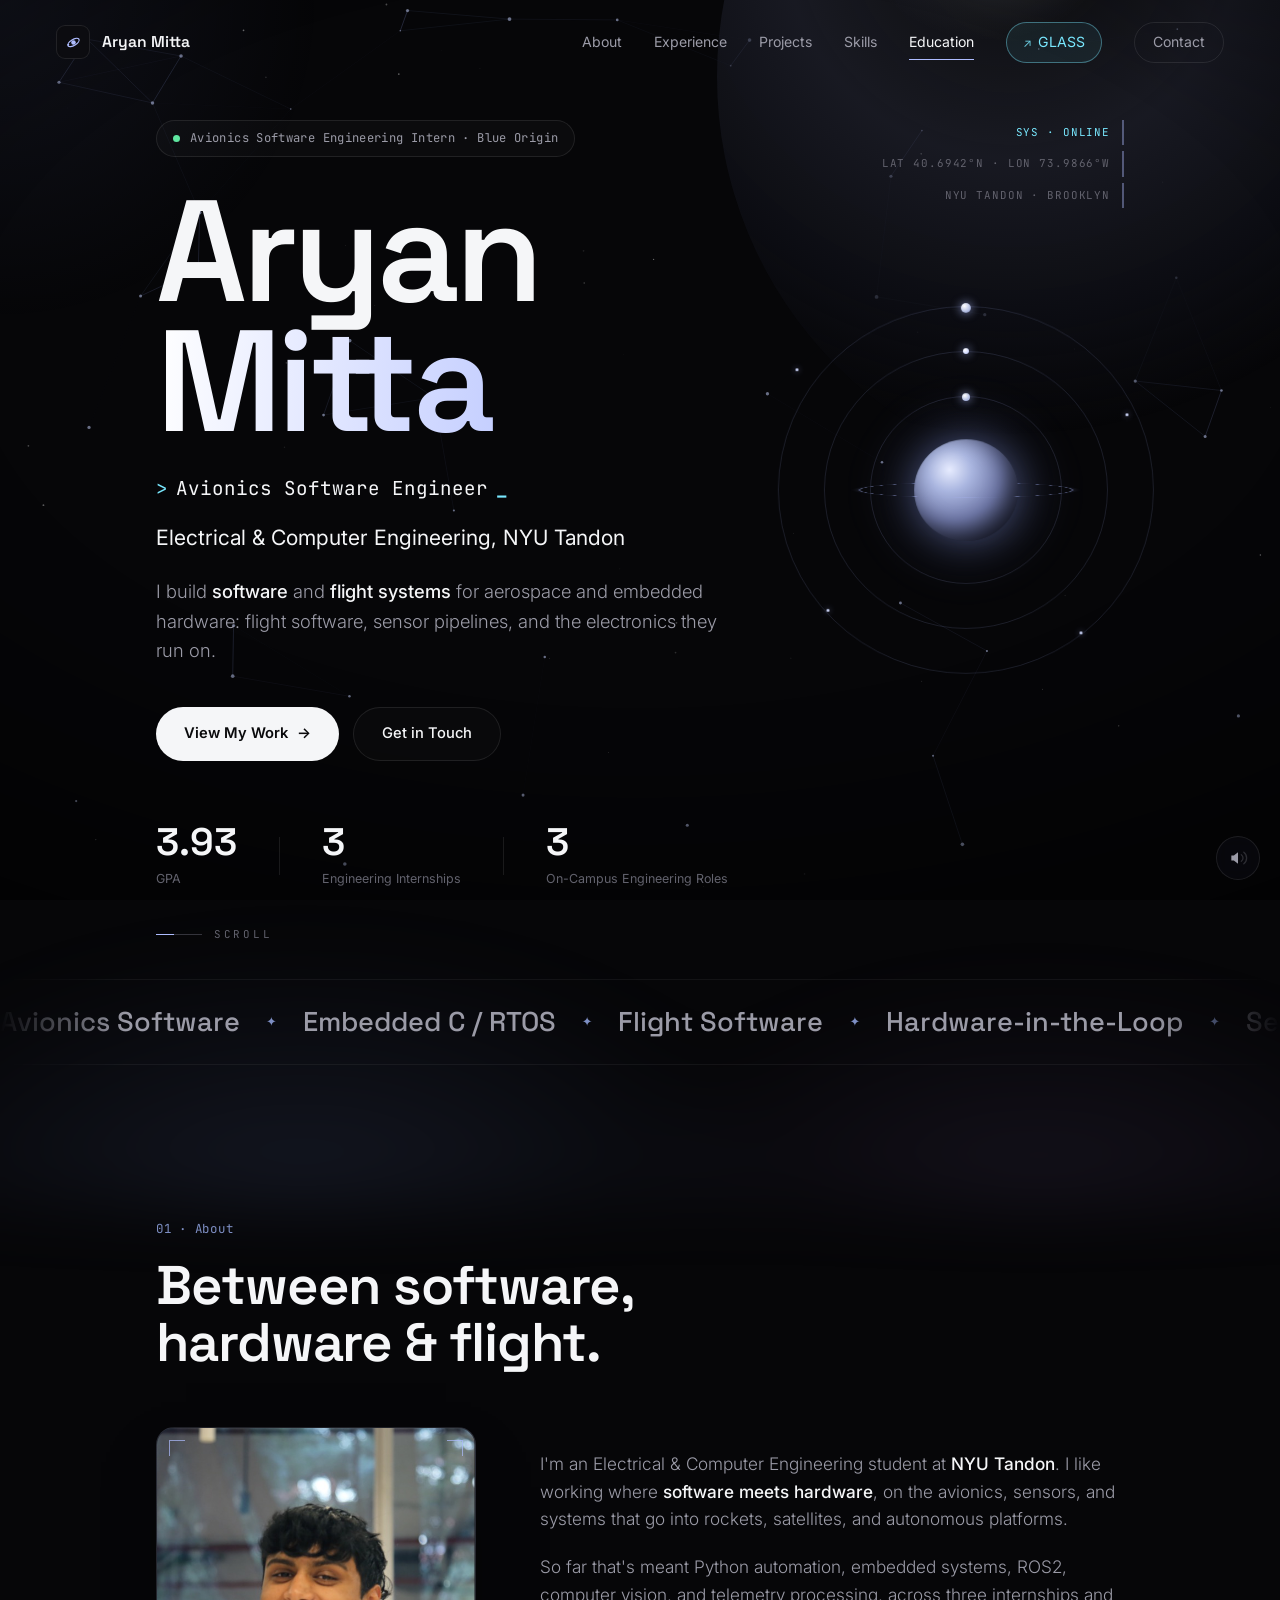
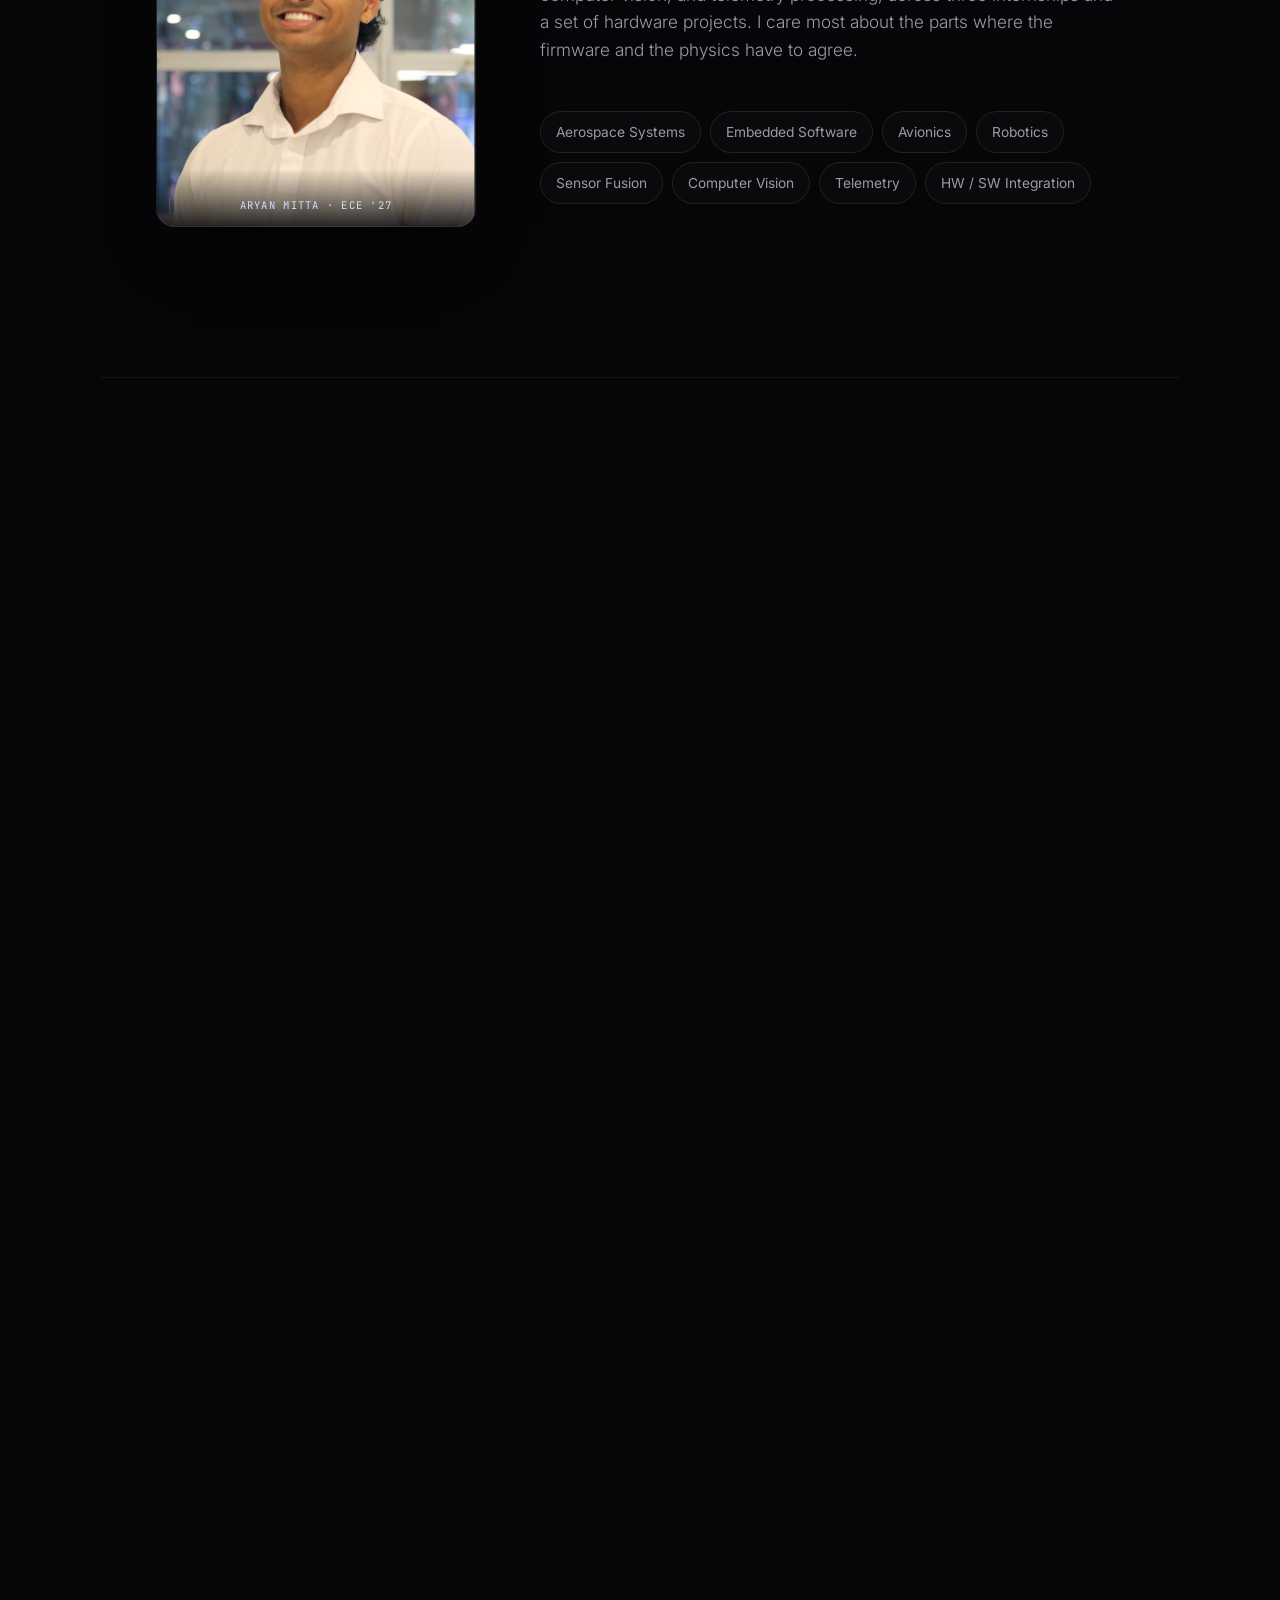
==== commit 53445b91: "gallery" ====
--- a/index.html
+++ b/index.html
@@ -48,7 +48,7 @@
       <a href="#projects">Projects</a>
       <a href="#skills">Skills</a>
       <a href="#education">Education</a>
-      <a href="glass/index.html">GLASS</a>
+      <a href="glass/index.html" class="nav__glass">GLASS</a>
       <a href="#contact" class="nav__cta">Contact</a>
     </nav>
     <button class="nav__toggle" id="navToggle" aria-label="Toggle menu">
@@ -371,12 +371,14 @@
               <p class="ccard__team">PYTORCH · OPENCV · ASTROMETRY</p>
               <p class="ccard__desc">
                 A vision and ML system that estimates geographic position from celestial
-                and skyline imagery, with no GPS required. A convolutional model learns to
-                map what the camera sees, star fields and horizon features, to a location
-                on Earth. I handled the data pipeline, model architecture, and a custom
-                loss that penalizes error in real-world distance, getting fixes accurate
-                to roughly a mile.
-              </p>
+                and skyline imagery, with no GPS required.
+              </p>
+              <ul class="ccard__bullets">
+                <li>Trained a convolutional model to map star fields and horizon features to a location on Earth.</li>
+                <li>Built the full data pipeline, from image capture through preprocessing and labeling.</li>
+                <li>Wrote a custom loss that penalizes error in real-world distance rather than raw pixels.</li>
+                <li>Reached fixes accurate to roughly a mile.</li>
+              </ul>
               <div class="ccard__chips">
                 <span>PyTorch</span><span>OpenCV</span><span>CNNs</span><span>Geolocation</span>
               </div>
@@ -392,12 +394,15 @@
               <div class="ccard__rule"></div>
               <p class="ccard__team">STM32 · ESC / PWM · IMU</p>
               <p class="ccard__desc">
-                A custom drone flight-controller board built around an STM32. The board
-                generates the PWM signals that drive the ESCs and motors, reads an
-                onboard IMU for attitude, and handles its own power regulation, all
-                designed onto a single PCB. I took it from schematic through layout and
-                firmware, writing the low-level control loop in embedded C.
-              </p>
+                A custom drone flight-controller board built around an STM32, taken from
+                schematic through layout and firmware.
+              </p>
+              <ul class="ccard__bullets">
+                <li>Generated the PWM signals that drive the ESCs and motors from the microcontroller.</li>
+                <li>Read an onboard IMU for attitude and fed it into the control loop.</li>
+                <li>Designed power regulation and all peripherals onto a single PCB.</li>
+                <li>Wrote the low-level control loop and drivers in embedded C.</li>
+              </ul>
               <div class="ccard__chips">
                 <span>STM32</span><span>ESC / PWM</span><span>PCB Design</span><span>IMU</span><span>Embedded C</span>
               </div>
@@ -413,12 +418,15 @@
               <div class="ccard__rule"></div>
               <p class="ccard__team">STM32 · SCHEMATIC → LAYOUT → BRING-UP</p>
               <p class="ccard__desc">
-                Designed a custom PCB around an STM32 microcontroller, recreating
-                Arduino-style functionality from first principles rather than using an
-                off-the-shelf board. The project ran end to end: schematic capture,
-                component selection, board layout, ordering the fabricated PCB, then
-                soldering and bringing it up and flashing firmware to confirm it worked.
-              </p>
+                A custom PCB built around an STM32, recreating Arduino-style functionality
+                from first principles instead of using an off-the-shelf board.
+              </p>
+              <ul class="ccard__bullets">
+                <li>Captured the schematic and selected components from the microcontroller up.</li>
+                <li>Laid out the board and sent it out for fabrication.</li>
+                <li>Soldered and brought up the board, then flashed firmware to confirm it worked.</li>
+                <li>Debugged hardware and firmware together to get a clean bring-up.</li>
+              </ul>
               <div class="ccard__chips">
                 <span>STM32</span><span>PCB Layout</span><span>Embedded C</span><span>Bring-Up</span>
               </div>
@@ -434,12 +442,14 @@
               <div class="ccard__rule"></div>
               <p class="ccard__team">OPENCV · SERVOS · GESTURE TRACKING</p>
               <p class="ccard__desc">
-                A robotic hand that mirrors a human hand in real time. OpenCV tracks
-                finger positions from a live camera feed, and that pose maps to servo
-                angles that move each actuated joint on the hand. I built the vision
-                pipeline, the hand-tracking logic, and the servo control that turns
-                what the camera sees into motion with minimal lag.
-              </p>
+                A robotic hand that mirrors a human hand in real time from a live camera feed.
+              </p>
+              <ul class="ccard__bullets">
+                <li>Tracked finger positions from the camera with OpenCV.</li>
+                <li>Mapped the detected hand pose to servo angles for each actuated joint.</li>
+                <li>Built the servo control that turns tracking into motion with minimal lag.</li>
+                <li>Tuned the pipeline for smooth, responsive mirroring in real time.</li>
+              </ul>
               <div class="ccard__chips">
                 <span>OpenCV</span><span>Python</span><span>Servos</span><span>Hand Tracking</span>
               </div>
@@ -456,12 +466,14 @@
               <p class="ccard__team">SOCKETS · DISTRIBUTED</p>
               <p class="ccard__desc">
                 A peer-to-peer file-sharing system where nodes discover each other and
-                exchange files directly, with no central server in the middle. Files are
-                split into chunks, transferred in parallel, and verified with hash checks
-                so a corrupted or dropped piece can be re-requested. I designed the
-                message protocol and the concurrent socket handling that keeps multiple
-                transfers running at once.
-              </p>
+                exchange files directly, with no central server in the middle.
+              </p>
+              <ul class="ccard__bullets">
+                <li>Designed a custom message protocol for peer discovery and transfer.</li>
+                <li>Split files into chunks and transferred them in parallel across peers.</li>
+                <li>Verified each chunk with hash checks so dropped or corrupted pieces get re-requested.</li>
+                <li>Built the concurrent socket handling that keeps multiple transfers running at once.</li>
+              </ul>
               <div class="ccard__chips">
                 <span>Sockets</span><span>TCP/IP</span><span>Concurrency</span><span>Hashing</span>
               </div>
@@ -675,6 +687,9 @@
           <li><span class="extra__role">Study Abroad</span>NYU Paris</li>
           <li><span class="extra__role">Study Abroad</span>Hanyang University</li>
           <li><span class="extra__role">Wildlife Conservation Volunteer</span>FNPF - Bali, Indonesia</li>
+          <li><span class="extra__role">Member</span>NYU Indian Cultural Club</li>
+          <li><span class="extra__role">Member</span>Space Exploration Society</li>
+          <li><span class="extra__role">Member</span>Chess Club</li>
         </ul>
       </div>
 
--- a/styles.css
+++ b/styles.css
@@ -147,6 +147,20 @@
 .nav__links a.active { color: var(--ink); }
 .nav__cta { padding: 8px 18px; border: 1px solid var(--line); border-radius: 999px; transition: background 0.25s, border-color 0.25s, transform 0.25s; }
 .nav__cta:hover { background: rgba(255,255,255,0.05); border-color: rgba(174,188,255,0.45); transform: translateY(-1px); }
+/* GLASS is a separate site — flag it in cyan with an external-link marker so it
+   doesn't read as just another in-page section link. */
+.nav__links a.nav__glass {
+  color: var(--cyan); padding: 8px 16px; border-radius: 999px;
+  border: 1px solid rgba(121,232,255,0.4); background: rgba(121,232,255,0.07);
+  transition: background 0.25s, border-color 0.25s, color 0.25s, transform 0.25s, box-shadow 0.25s;
+}
+.nav__links a.nav__glass::after { display: none; }
+.nav__links a.nav__glass::before { content: "↗"; margin-right: 6px; font-size: 0.82em; opacity: 0.85; }
+.nav__links a.nav__glass:hover {
+  color: var(--cyan); background: rgba(121,232,255,0.14);
+  border-color: rgba(121,232,255,0.7); transform: translateY(-1px);
+  box-shadow: 0 0 18px -4px rgba(121,232,255,0.5);
+}
 .nav__toggle { display: none; background: none; border: 0; cursor: pointer; }
 .nav__toggle span { display: block; width: 24px; height: 1.5px; margin: 6px 0; background: var(--ink); border-radius: 2px; transition: transform 0.3s, opacity 0.3s; }
 
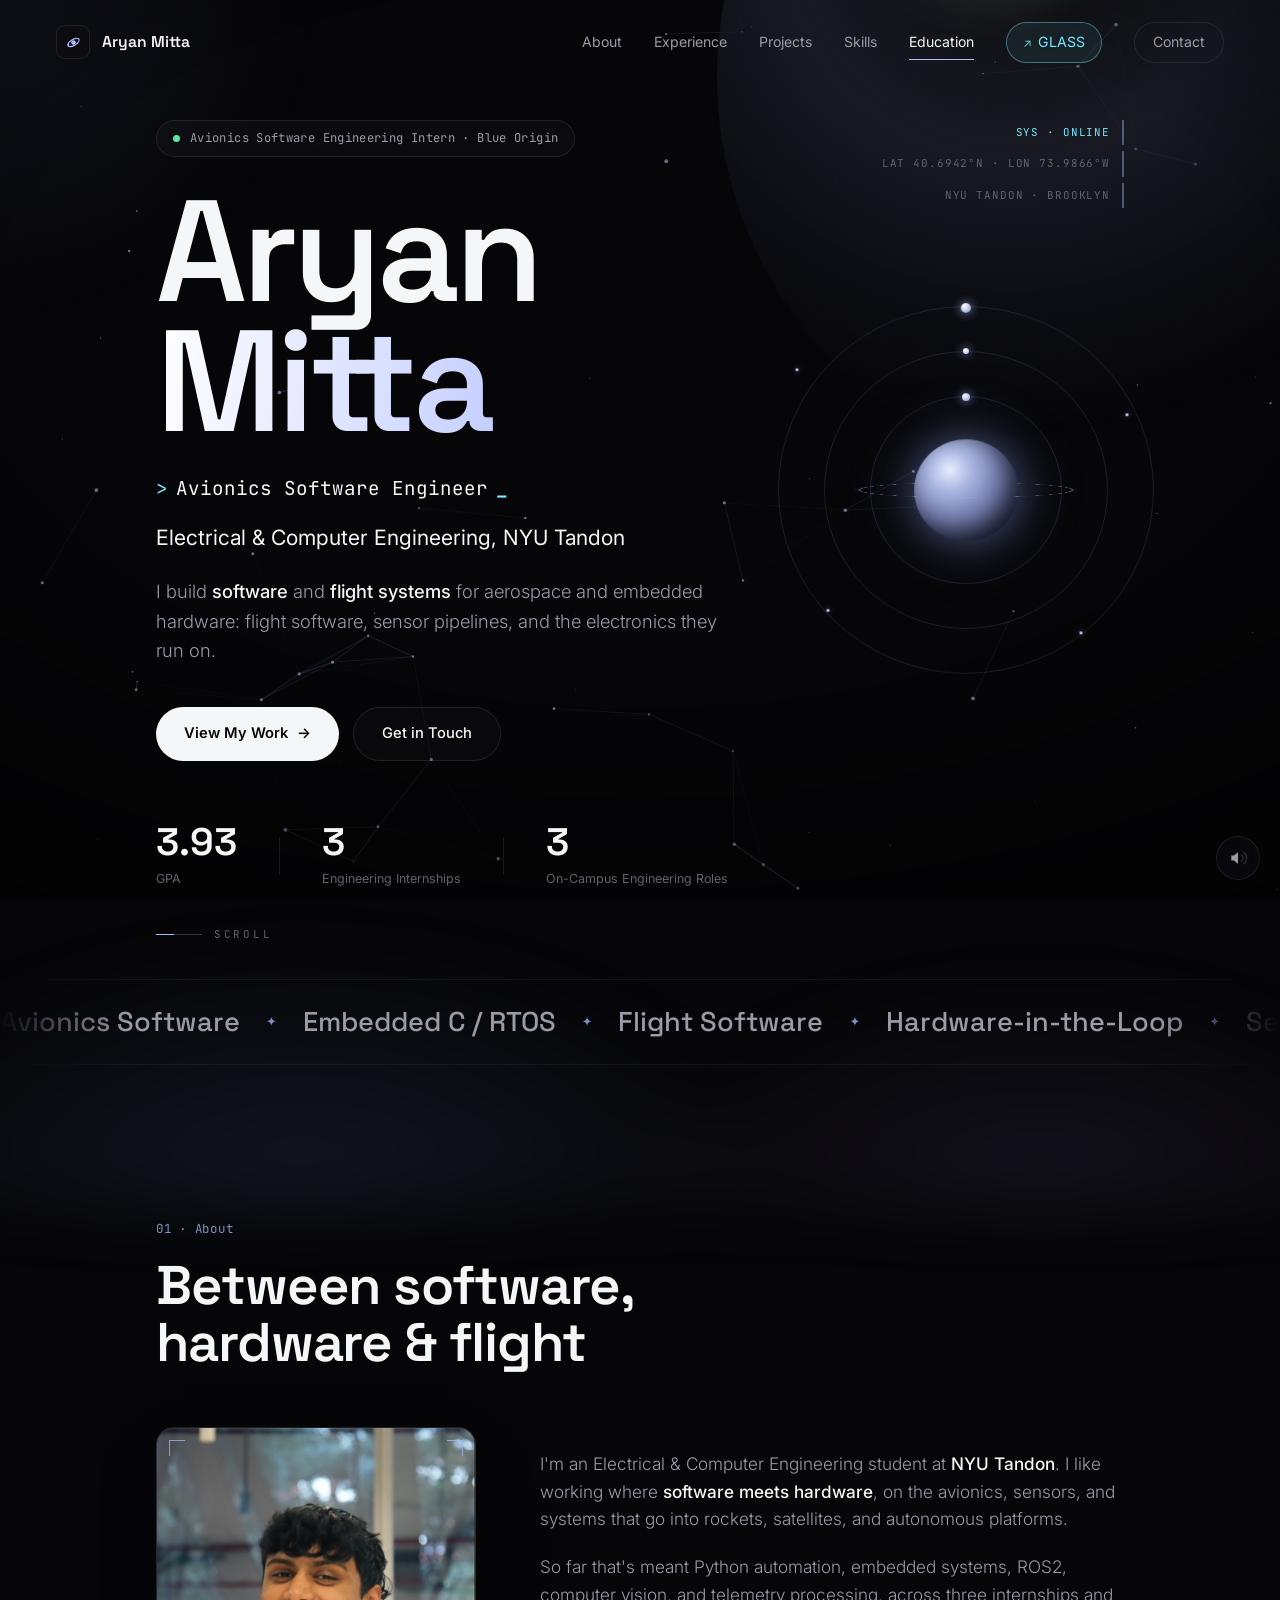
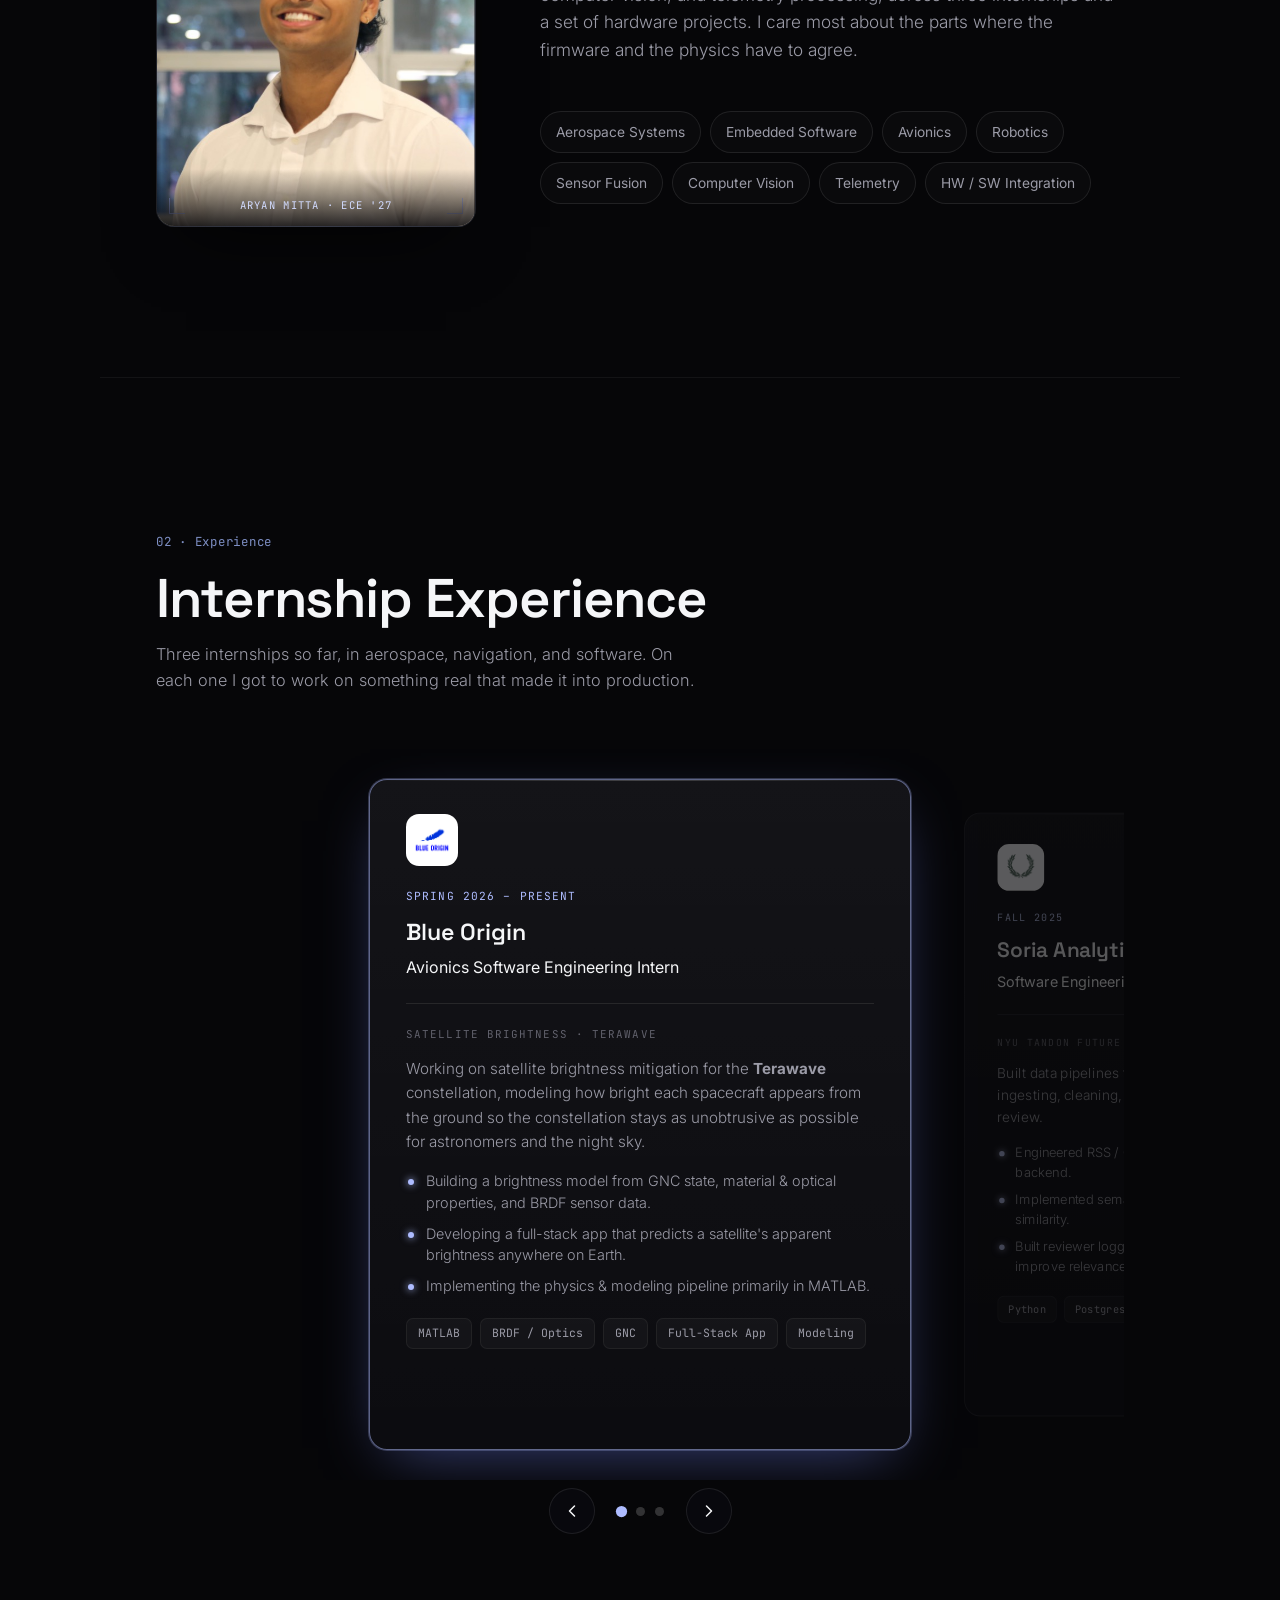
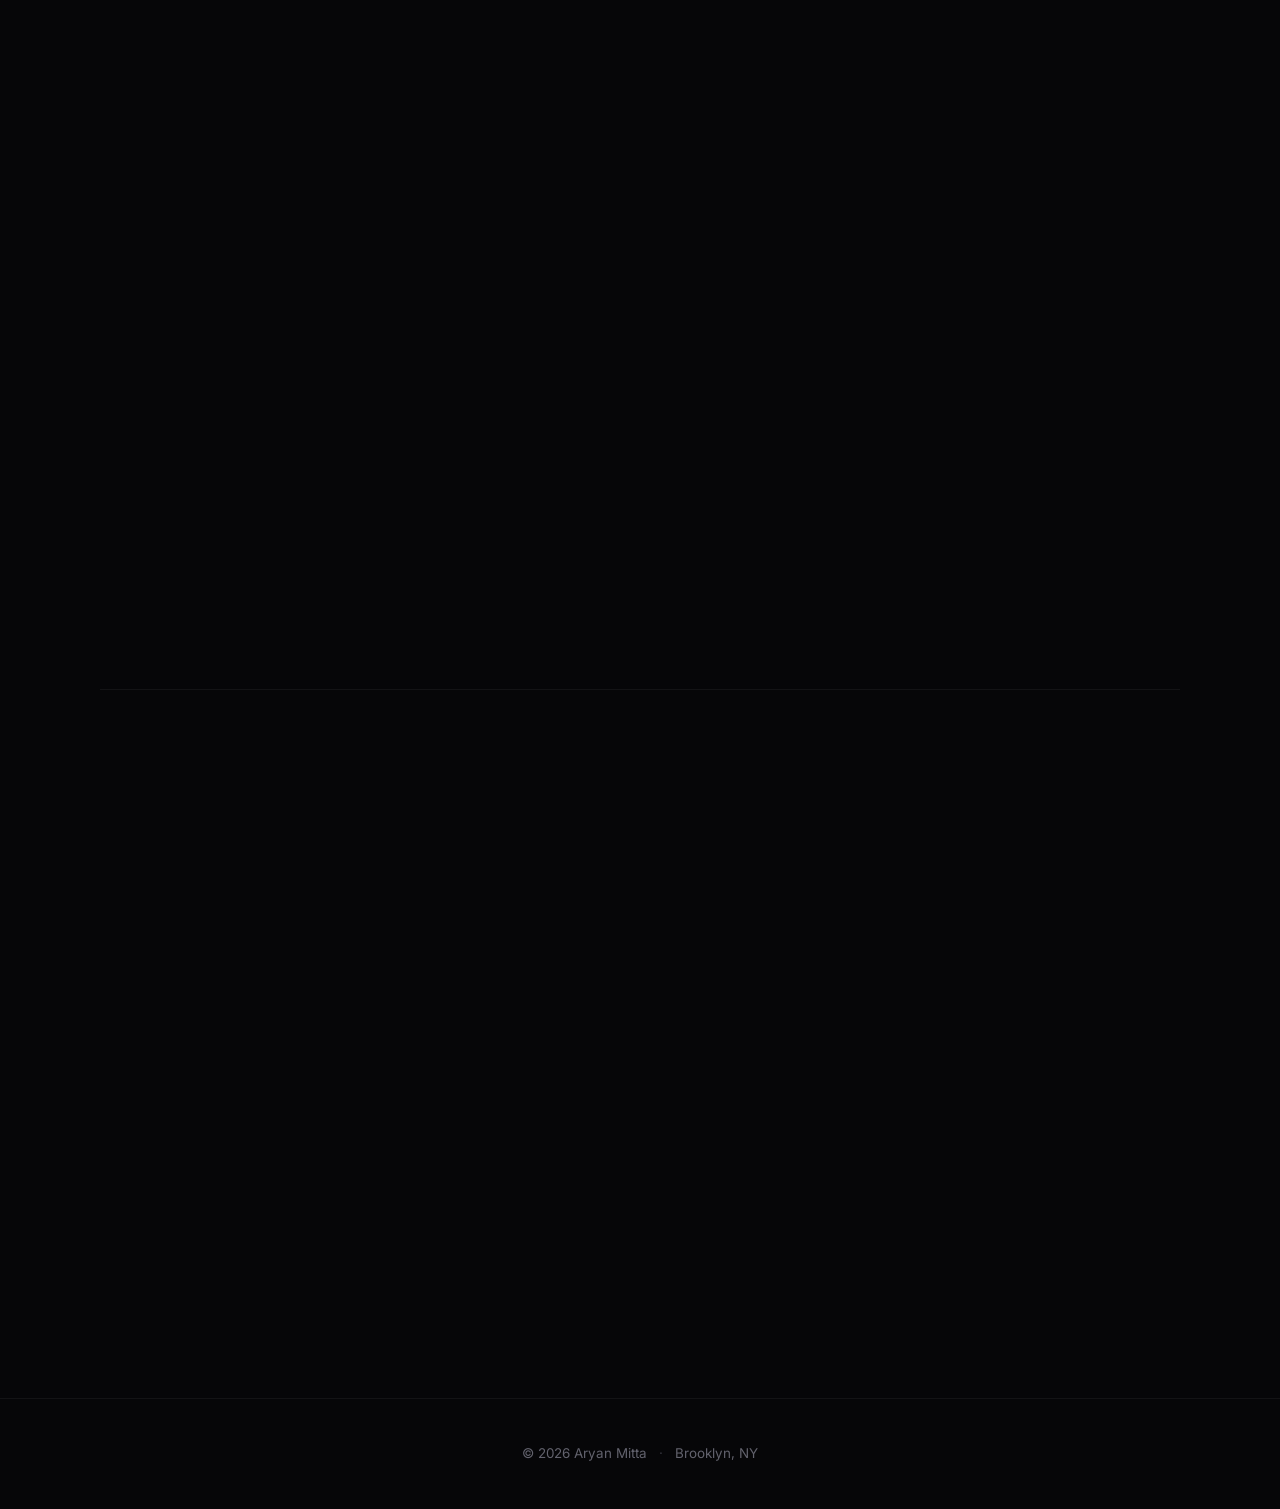
==== commit e4874aad: "remove periods" ====
--- a/index.html
+++ b/index.html
@@ -161,7 +161,7 @@
     <section class="section" id="about">
       <div class="section__head reveal">
         <span class="section__index">01 · About</span>
-        <h2 class="section__title">Between software,<br>hardware &amp; flight.</h2>
+        <h2 class="section__title">Between software,<br>hardware &amp; flight</h2>
       </div>
       <div class="about">
         <div class="about__media reveal reveal--left">
@@ -504,7 +504,7 @@
     <section class="section" id="skills">
       <div class="section__head reveal">
         <span class="section__index">04 · Skills</span>
-        <h2 class="section__title">Technical skills.</h2>
+        <h2 class="section__title">Technical skills</h2>
       </div>
 
       <div class="skills">
@@ -589,7 +589,7 @@
 
       <!-- 2. On-campus involvement (carousel) -->
       <div class="edu-sub reveal">
-        <h3 class="edu-sub__title">On-campus involvement.</h3>
+        <h3 class="edu-sub__title">On-campus involvement</h3>
         <p class="edu-sub__lead">Research, leadership, and teaching I've taken on alongside the degree.</p>
 
         <div class="carousel reveal" id="campusCarousel" data-start="0" aria-roledescription="carousel" aria-label="On-campus roles">
@@ -695,7 +695,7 @@
 
       <!-- 4. Coursework: charted as Orion -->
       <div class="edu-sub reveal" id="coursework">
-        <h3 class="edu-sub__title">Relevant coursework, mapped to Orion.</h3>
+        <h3 class="edu-sub__title">Relevant coursework, mapped to Orion</h3>
         <p class="edu-sub__lead">Eleven courses arranged on the constellation by area: hardware at the <em>feet</em>, the computing core along the <em>belt</em>, signals &amp; control at the <em>shoulders</em>, machine learning at the <em>head</em>, and software fundamentals down the <em>sword</em>. Hover a star to read it.</p>
 
         <div class="starmap reveal" id="starmap" aria-label="Coursework constellation · Orion">
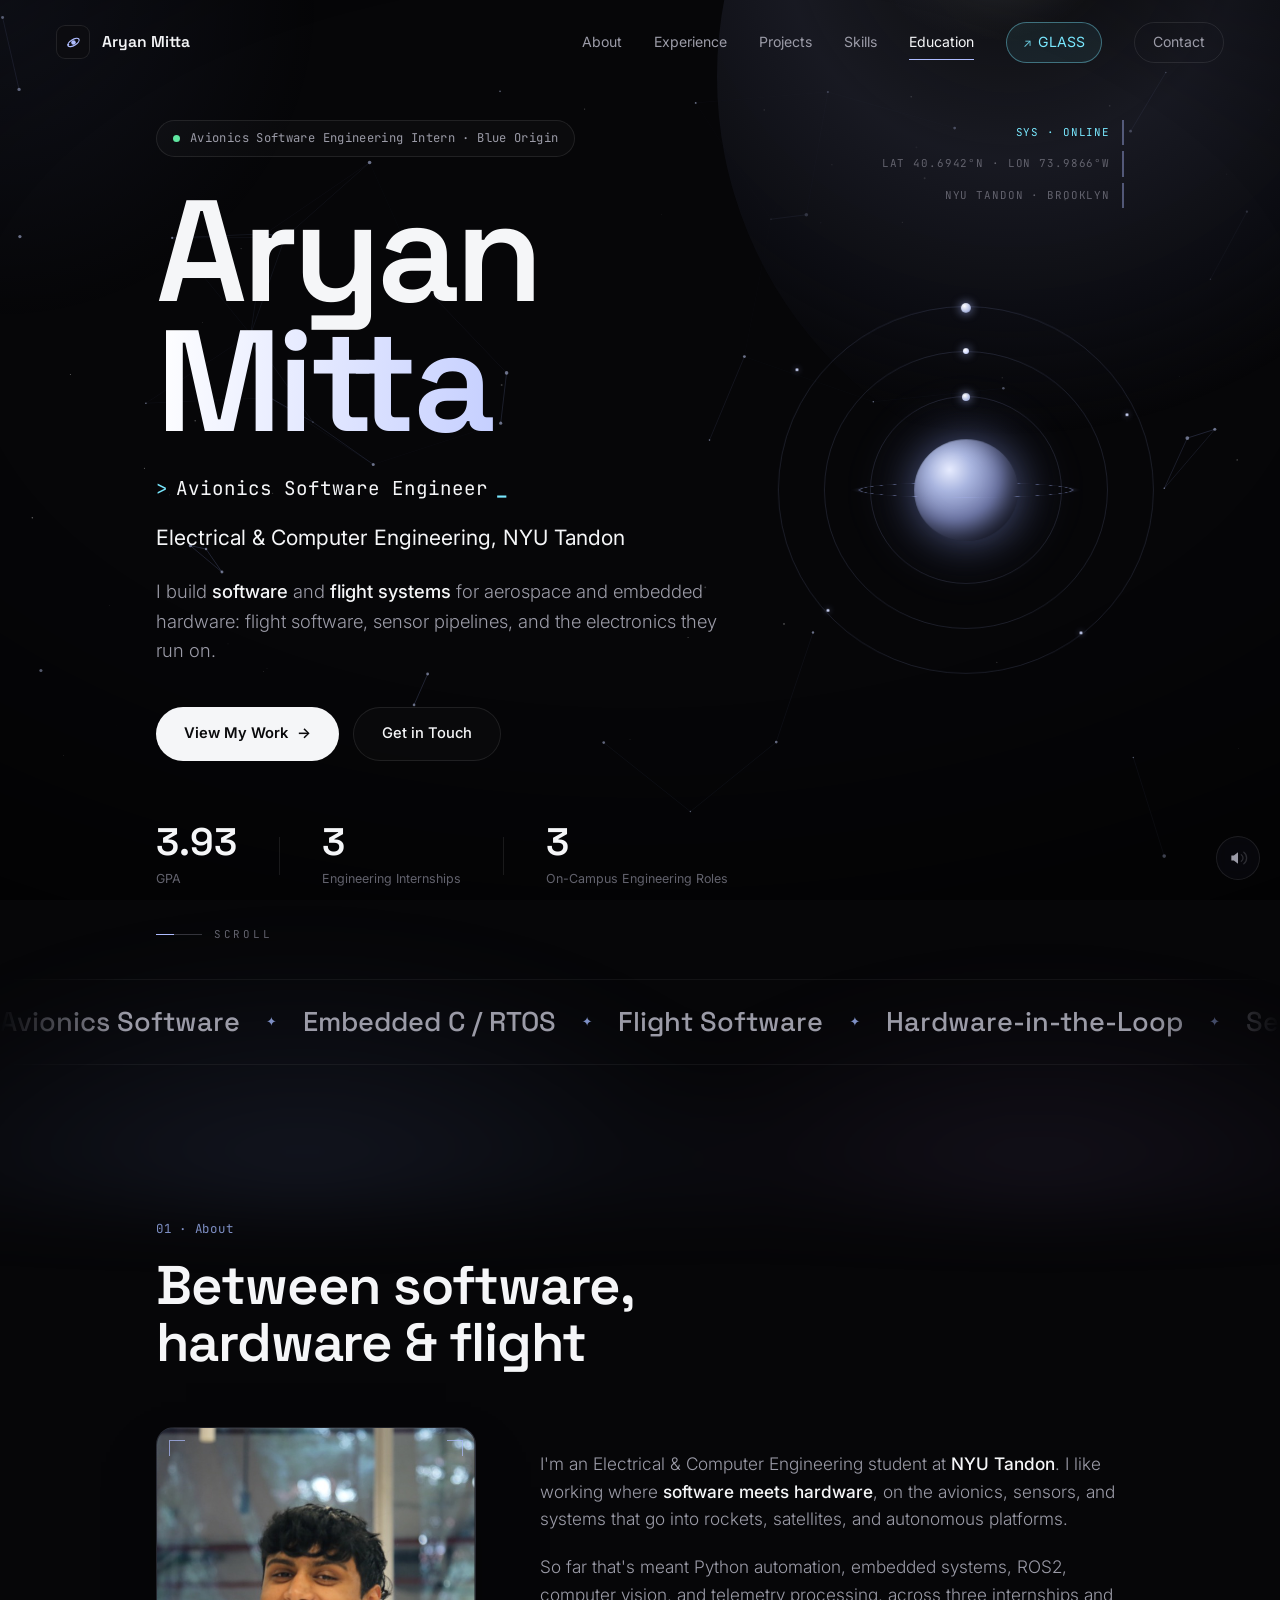
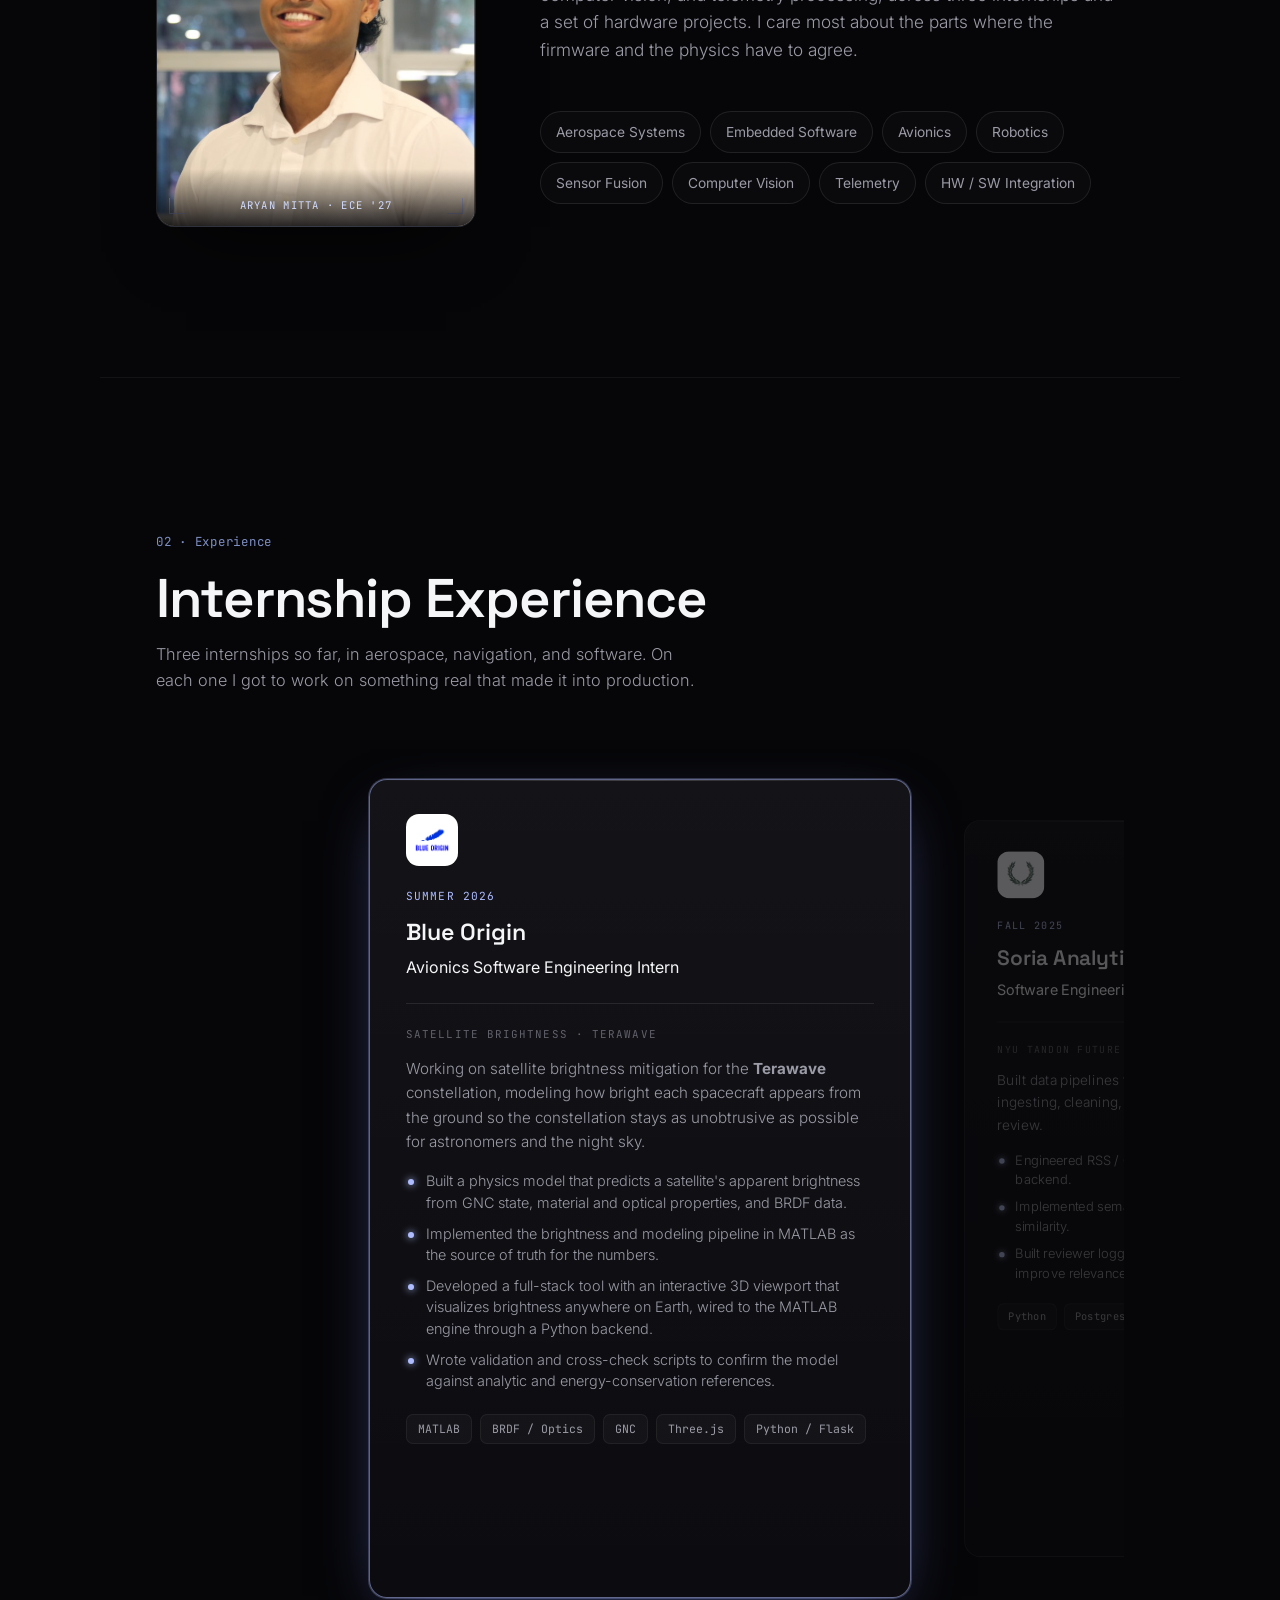
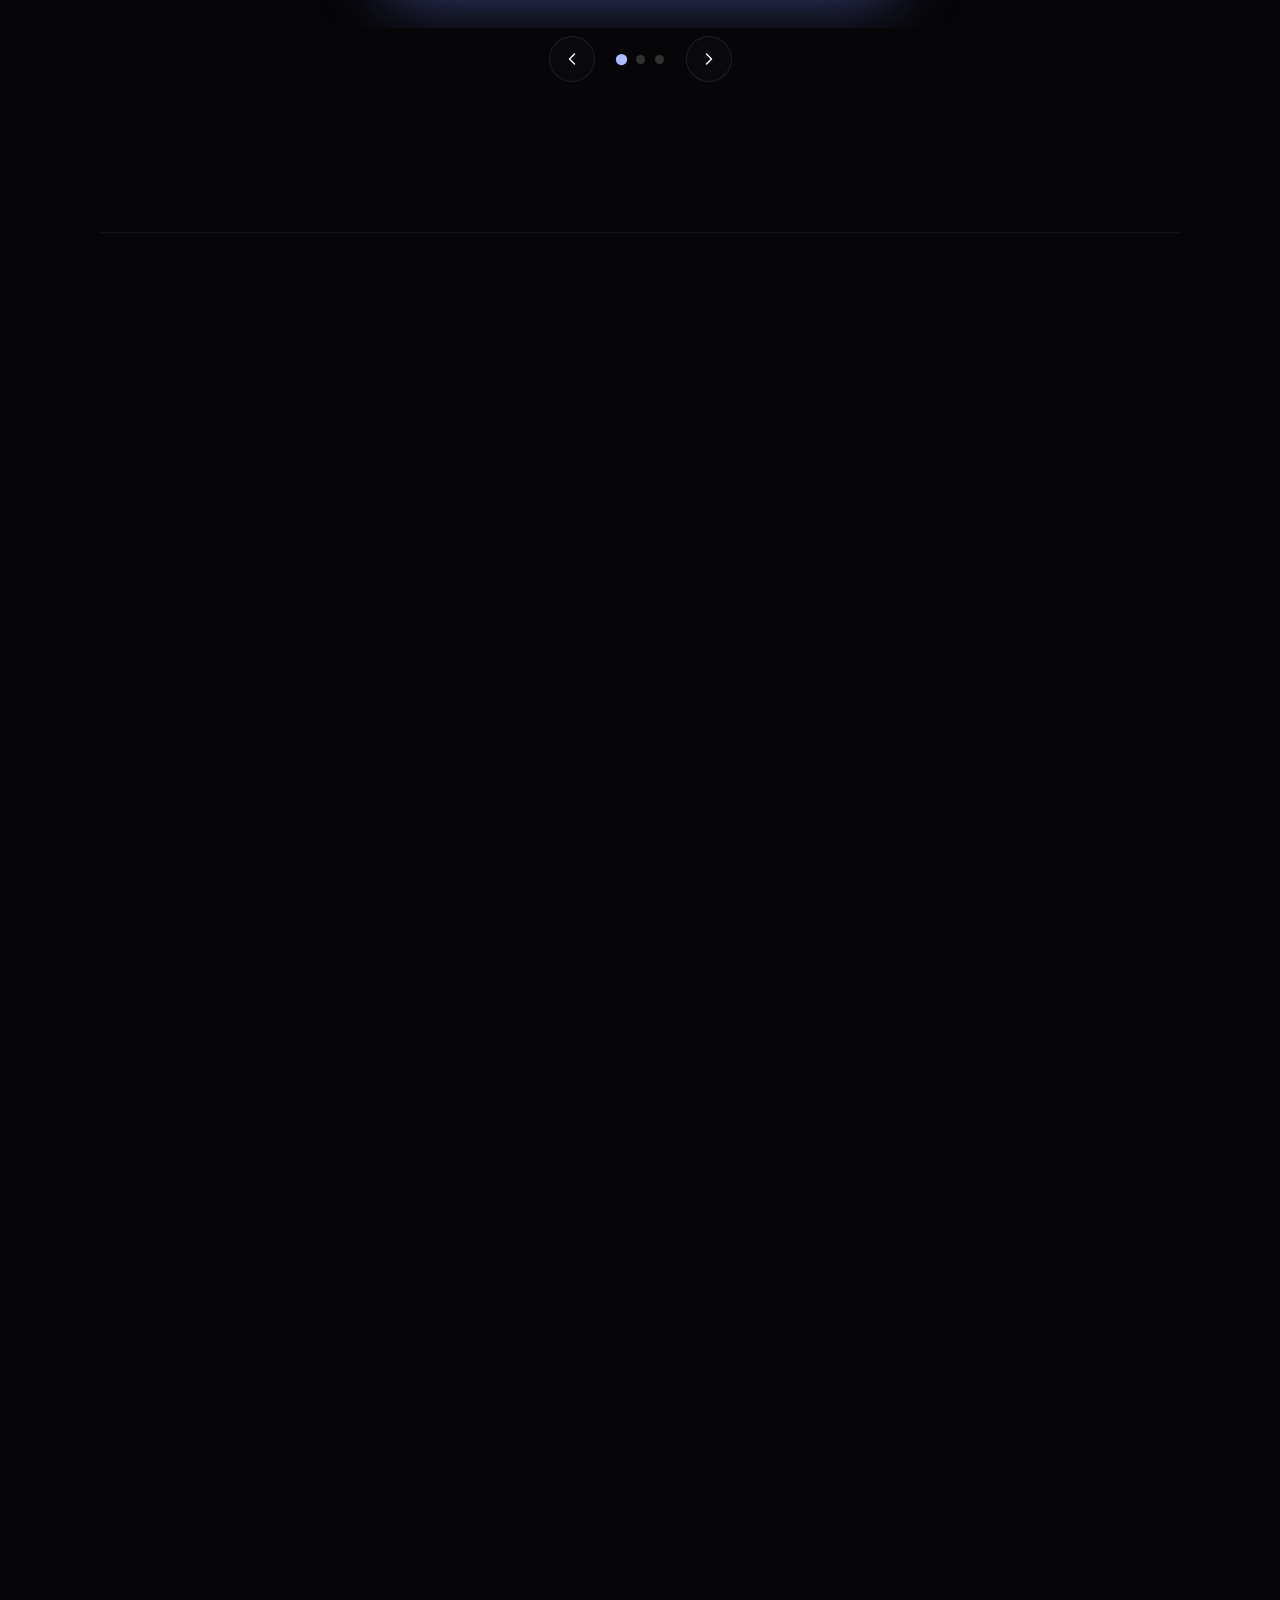
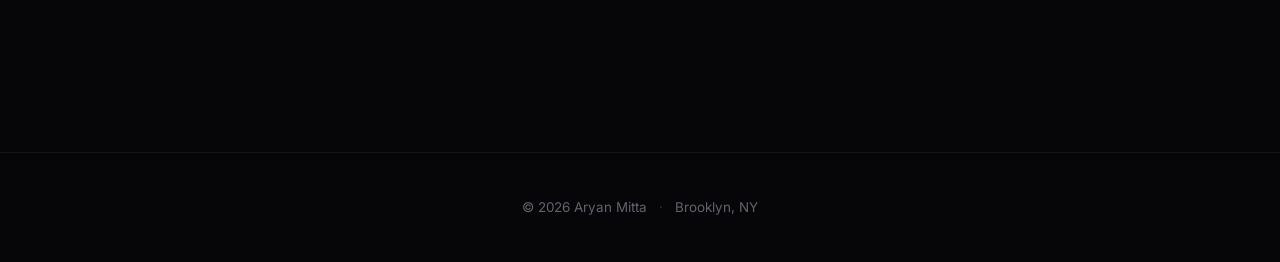
==== commit ba706f35: "content changes" ====
--- a/index.html
+++ b/index.html
@@ -225,7 +225,7 @@
                      onerror="this.closest('.ccard__icon').classList.add('no-logo')">
                 <svg class="ccard__icon-svg" viewBox="0 0 24 24" width="26" height="26" fill="none" stroke="currentColor" stroke-width="1.6" stroke-linecap="round" stroke-linejoin="round"><path d="M12 2c2.5 2.5 4 6 4 10a8 8 0 0 1-8 0c0-4 1.5-7.5 4-10Z"/><circle cx="12" cy="9" r="1.6"/><path d="M8 14l-2.5 3.5L9 18M16 14l2.5 3.5L15 18"/></svg>
               </div>
-              <p class="ccard__period">SPRING 2026 – PRESENT</p>
+              <p class="ccard__period">SUMMER 2026</p>
               <h3 class="ccard__org">Blue Origin</h3>
               <p class="ccard__role">Avionics Software Engineering Intern</p>
               <div class="ccard__rule"></div>
@@ -236,12 +236,13 @@
                 so the constellation stays as unobtrusive as possible for astronomers and the night sky.
               </p>
               <ul class="ccard__bullets">
-                <li>Building a brightness model from GNC state, material &amp; optical properties, and BRDF sensor data.</li>
-                <li>Developing a full-stack app that predicts a satellite's apparent brightness anywhere on Earth.</li>
-                <li>Implementing the physics &amp; modeling pipeline primarily in MATLAB.</li>
-              </ul>
-              <div class="ccard__chips">
-                <span>MATLAB</span><span>BRDF / Optics</span><span>GNC</span><span>Full-Stack App</span><span>Modeling</span>
+                <li>Built a physics model that predicts a satellite's apparent brightness from GNC state, material and optical properties, and BRDF data.</li>
+                <li>Implemented the brightness and modeling pipeline in MATLAB as the source of truth for the numbers.</li>
+                <li>Developed a full-stack tool with an interactive 3D viewport that visualizes brightness anywhere on Earth, wired to the MATLAB engine through a Python backend.</li>
+                <li>Wrote validation and cross-check scripts to confirm the model against analytic and energy-conservation references.</li>
+              </ul>
+              <div class="ccard__chips">
+                <span>MATLAB</span><span>BRDF / Optics</span><span>GNC</span><span>Three.js</span><span>Python / Flask</span>
               </div>
             </article>
 
@@ -276,23 +277,25 @@
                      onerror="this.closest('.ccard__icon').classList.add('no-logo')">
                 <svg class="ccard__icon-svg" viewBox="0 0 24 24" width="26" height="26" fill="none" stroke="currentColor" stroke-width="1.6" stroke-linecap="round" stroke-linejoin="round"><path d="M2 12s3.5-6 10-6 10 6 10 6-3.5 6-10 6-10-6-10-6Z"/><circle cx="12" cy="12" r="2.6"/></svg>
               </div>
-              <p class="ccard__period">SPRING 2025</p>
+              <p class="ccard__period">SUMMER 2025</p>
               <h3 class="ccard__org">Kearfott Corporation</h3>
               <p class="ccard__role">Aerospace / Systems Engineering Intern</p>
               <div class="ccard__rule"></div>
               <p class="ccard__team">GUIDANCE &amp; NAVIGATION</p>
               <p class="ccard__desc">
-                Built machine-learning tooling for celestial / skyline navigation and
+                Built machine-learning tooling for celestial and skyline navigation and
                 integrated a full sensor suite on an NVIDIA Jetson platform for field testing.
               </p>
               <ul class="ccard__bullets">
-                <li>Developed CV &amp; ML navigation tooling in PyTorch (ResNet, custom layers, Haversine loss), accurate to roughly ~1 mile.</li>
-                <li>Integrated camera, LiDAR, IMU, GNSS, and PPS timing hardware on a Jetson Orin Nano.</li>
-                <li>Built ROS2-based sensor publishing &amp; evaluation tools for real-world van tests.</li>
-                <li>Evaluated IMUs on drift, stability, and accuracy from field data.</li>
-              </ul>
-              <div class="ccard__chips">
-                <span>PyTorch</span><span>ROS2 Humble</span><span>Jetson</span><span>LiDAR</span><span>IMU / GNSS</span><span>OpenCV</span>
+                <li>Designed an ML celestial navigation system in PyTorch, reaching under a mile of positional accuracy through star recognition.</li>
+                <li>Built an automated framework to compare sensors and iterate cleanly across localization methods.</li>
+                <li>Integrated an AHRS and camera in real time over ROS2, applying sensor fusion and ORB-SLAM for position estimation.</li>
+                <li>Ran high-precision time synchronization, consistently holding under 100ns accuracy with an atomic clock.</li>
+                <li>Designed custom PCBs and simulated power-delivery circuits in LTspice.</li>
+                <li>Captured over a million synchronized IMU, GPS, and camera readings per session on van-based sensor runs, then evaluated IMUs on drift, stability, and accuracy to pick the final sensor.</li>
+              </ul>
+              <div class="ccard__chips">
+                <span>PyTorch</span><span>ROS2 Humble</span><span>ORB-SLAM</span><span>Sensor Fusion</span><span>LTspice</span><span>AHRS · IMU / GNSS</span><span>PCB Design</span>
               </div>
             </article>
 
@@ -374,13 +377,14 @@
                 and skyline imagery, with no GPS required.
               </p>
               <ul class="ccard__bullets">
-                <li>Trained a convolutional model to map star fields and horizon features to a location on Earth.</li>
-                <li>Built the full data pipeline, from image capture through preprocessing and labeling.</li>
-                <li>Wrote a custom loss that penalizes error in real-world distance rather than raw pixels.</li>
+                <li>Generated a large training set of 100k sky images in Stellarium, spanning many locations and times.</li>
+                <li>Trained a 1D convolutional neural network on the identified star data to regress a position on Earth.</li>
+                <li>Used Haversine loss so the network optimizes for real-world great-circle distance rather than raw coordinate error.</li>
+                <li>After star identification, computed the final fix in MATLAB using spherical trigonometry.</li>
                 <li>Reached fixes accurate to roughly a mile.</li>
               </ul>
               <div class="ccard__chips">
-                <span>PyTorch</span><span>OpenCV</span><span>CNNs</span><span>Geolocation</span>
+                <span>PyTorch</span><span>1D CNN</span><span>Stellarium</span><span>MATLAB</span><span>Haversine Loss</span><span>Geolocation</span>
               </div>
             </article>
 
@@ -445,13 +449,13 @@
                 A robotic hand that mirrors a human hand in real time from a live camera feed.
               </p>
               <ul class="ccard__bullets">
-                <li>Tracked finger positions from the camera with OpenCV.</li>
-                <li>Mapped the detected hand pose to servo angles for each actuated joint.</li>
-                <li>Built the servo control that turns tracking into motion with minimal lag.</li>
-                <li>Tuned the pipeline for smooth, responsive mirroring in real time.</li>
-              </ul>
-              <div class="ccard__chips">
-                <span>OpenCV</span><span>Python</span><span>Servos</span><span>Hand Tracking</span>
+                <li>Recognized contracted and extended fingers with OpenCV at around 98% accuracy per finger.</li>
+                <li>Used contour detection to calculate the angles between fingers and read the gesture.</li>
+                <li>Mapped the detected hand pose to servo angles that drive each actuated joint with minimal lag.</li>
+                <li>Modeled the hand in SolidWorks and 3D printed it on a Prusa for clean part articulation.</li>
+              </ul>
+              <div class="ccard__chips">
+                <span>OpenCV</span><span>Python</span><span>Arduino</span><span>Servos</span><span>SolidWorks</span>
               </div>
             </article>
 
@@ -469,13 +473,13 @@
                 exchange files directly, with no central server in the middle.
               </p>
               <ul class="ccard__bullets">
-                <li>Designed a custom message protocol for peer discovery and transfer.</li>
-                <li>Split files into chunks and transferred them in parallel across peers.</li>
-                <li>Verified each chunk with hash checks so dropped or corrupted pieces get re-requested.</li>
-                <li>Built the concurrent socket handling that keeps multiple transfers running at once.</li>
-              </ul>
-              <div class="ccard__chips">
-                <span>Sockets</span><span>TCP/IP</span><span>Concurrency</span><span>Hashing</span>
+                <li>Combined centralized coordination with peer-to-peer chunk transfer, so a tracker registers which peer holds each chunk while transfers flow directly between nodes.</li>
+                <li>Built a distributor that splits a file into chunks and spreads them across peers with round-robin load balancing.</li>
+                <li>Exposed REST APIs over Flask for peers to register, upload, and retrieve chunks, scaling to 100+ nodes.</li>
+                <li>Hashed chunks with SHA-256 for integrity and added AES-256 encryption to guard transfers against interception and tampering.</li>
+              </ul>
+              <div class="ccard__chips">
+                <span>Python</span><span>Flask</span><span>REST APIs</span><span>AES-256</span><span>SHA-256</span><span>Distributed Systems</span>
               </div>
               <a class="ccard__repo" href="https://github.com/aryanmitta1/cnproject" target="_blank" rel="noopener">
                 <svg viewBox="0 0 24 24" fill="currentColor" aria-hidden="true"><path d="M12 2C6.48 2 2 6.58 2 12.25c0 4.53 2.87 8.37 6.84 9.73.5.09.68-.22.68-.49 0-.24-.01-.88-.01-1.73-2.78.62-3.37-1.37-3.37-1.37-.45-1.18-1.11-1.49-1.11-1.49-.91-.64.07-.62.07-.62 1 .07 1.53 1.06 1.53 1.06.89 1.56 2.34 1.11 2.91.85.09-.66.35-1.11.63-1.36-2.22-.26-4.55-1.14-4.55-5.07 0-1.12.39-2.03 1.03-2.75-.1-.26-.45-1.3.1-2.71 0 0 .84-.28 2.75 1.05a9.36 9.36 0 0 1 2.5-.34c.85 0 1.71.12 2.5.34 1.91-1.33 2.75-1.05 2.75-1.05.55 1.41.2 2.45.1 2.71.64.72 1.03 1.63 1.03 2.75 0 3.94-2.34 4.81-4.57 5.06.36.32.68.94.68 1.9 0 1.37-.01 2.48-.01 2.82 0 .27.18.59.69.49A10.02 10.02 0 0 0 22 12.25C22 6.58 17.52 2 12 2Z"/></svg>
@@ -604,17 +608,22 @@
                 </div>
                 <p class="ccard__period">FALL 2024 – PRESENT</p>
                 <h3 class="ccard__org">NYU Rogue Aerospace</h3>
-                <p class="ccard__role">Payload Electronics</p>
-                <p class="ccard__loc">NASA USLI · Brooklyn, NY</p>
+                <p class="ccard__role">Lead Avionics Systems Engineer</p>
+                <p class="ccard__loc">NASA USLI · FAR/OUT · Brooklyn, NY</p>
                 <div class="ccard__rule"></div>
-                <p class="ccard__team">STUDENT LAUNCH · PAYLOAD TEAM</p>
+                <p class="ccard__team">STUDENT LAUNCH · AVIONICS TEAM</p>
                 <p class="ccard__desc">
-                  Lead the electronics side of a NASA Student Launch payload, designing the
-                  telemetry chain and coordinating sensor integration and design decisions
-                  with the avionics team.
+                  Lead the avionics side of the rocketry team, which has competed in
+                  NASA USLI and now also flies in the FAR/OUT competition.
                 </p>
+                <ul class="ccard__bullets">
+                  <li>Devised an RF transmission system to relay rocket telemetry, reaching roughly 3 km of range at 95% packet success.</li>
+                  <li>Customized PCBs and schematics in Altium for GPS, data-collection sensors, and RF components.</li>
+                  <li>Engineered a MOSFET-based ignition system with remote triggering to initiate motor launches.</li>
+                  <li>Prepared technical presentations for NASA reviewers detailing the system design for launch approval.</li>
+                </ul>
                 <div class="ccard__chips">
-                  <span>Telemetry</span><span>Sensors</span><span>APRS</span><span>Embedded</span>
+                  <span>RF / Telemetry</span><span>Altium PCB</span><span>APRS</span><span>MOSFET Ignition</span><span>Embedded</span>
                 </div>
               </article>
 
@@ -632,11 +641,15 @@
                 <p class="ccard__team">GENERAL ENGINEERING · LABS</p>
                 <p class="ccard__desc">
                   Support first-year engineers through hands-on design and prototyping,
-                  and helped develop curriculum for the course labs alongside maintaining
-                  course materials and lab kits.
+                  and helped develop curriculum for the course labs.
                 </p>
+                <ul class="ccard__bullets">
+                  <li>Ran experiments for 400+ students per semester on circuits, CAD, and core engineering concepts.</li>
+                  <li>Assessed technical writing and presentation skills with weekly grading and feedback.</li>
+                  <li>Mentored students on hands-on projects using Arduino, Raspberry Pi, Python / C++, and SolidWorks.</li>
+                </ul>
                 <div class="ccard__chips">
-                  <span>Mentorship</span><span>Curriculum Design</span><span>Prototyping</span><span>Labs</span>
+                  <span>Mentorship</span><span>Curriculum Design</span><span>Circuits &amp; CAD</span><span>Labs</span>
                 </div>
               </article>
 
@@ -646,19 +659,23 @@
                        onerror="this.closest('.ccard__icon').classList.add('no-logo')">
                   <svg class="ccard__icon-svg" viewBox="0 0 24 24" width="26" height="26" fill="none" stroke="currentColor" stroke-width="1.6" stroke-linecap="round" stroke-linejoin="round"><path d="M2 12s3.5-6 10-6 10 6 10 6-3.5 6-10 6-10-6-10-6Z"/><circle cx="12" cy="12" r="2.6"/></svg>
                 </div>
-                <p class="ccard__period">RESEARCH · PAST SEMESTER</p>
+                <p class="ccard__period">SUMMER 2024</p>
                 <h3 class="ccard__org">FAMS Lab</h3>
                 <p class="ccard__role">Computer Vision Research Assistant</p>
                 <p class="ccard__loc">NYU Tandon · Brooklyn, NY</p>
                 <div class="ccard__rule"></div>
                 <p class="ccard__team">FLEXIBLE AI-POWERED MECHATRONICS LAB</p>
                 <p class="ccard__desc">
-                  Built computer vision models to detect kidney tumors in medical imaging.
-                  Evaluated YOLO detection models and trained additional models in PyTorch
-                  and TensorFlow to push detection accuracy higher.
+                  Built computer vision models to detect kidney disease progression
+                  in medical imaging.
                 </p>
+                <ul class="ccard__bullets">
+                  <li>Enhanced the detection software on image datasets used to flag kidney disease progression.</li>
+                  <li>Built and trained models with PyTorch and TensorFlow, cutting inference time by roughly 75% with image pre-processing.</li>
+                  <li>Compared tumor-detection performance across pre-built models including YOLOv1 to YOLOv8, SVM, and ResNet.</li>
+                </ul>
                 <div class="ccard__chips">
-                  <span>PyTorch</span><span>TensorFlow</span><span>YOLO</span><span>Medical Imaging</span>
+                  <span>PyTorch</span><span>TensorFlow</span><span>YOLO</span><span>ResNet</span><span>Medical Imaging</span>
                 </div>
               </article>
 
@@ -682,7 +699,7 @@
         <h3 class="extra__title">Extracurriculars &amp; Leadership</h3>
         <ul class="extra__list">
           <li><span class="extra__role">Vice President</span>IEEE NYU Chapter</li>
-          <li><span class="extra__role">Secretary</span>Theta Tau</li>
+          <li><span class="extra__role">Secretary</span>NYU Theta Tau</li>
           <li><span class="extra__role">Member</span>Society of Asian Scientists and Engineers</li>
           <li><span class="extra__role">Study Abroad</span>NYU Paris</li>
           <li><span class="extra__role">Study Abroad</span>Hanyang University</li>
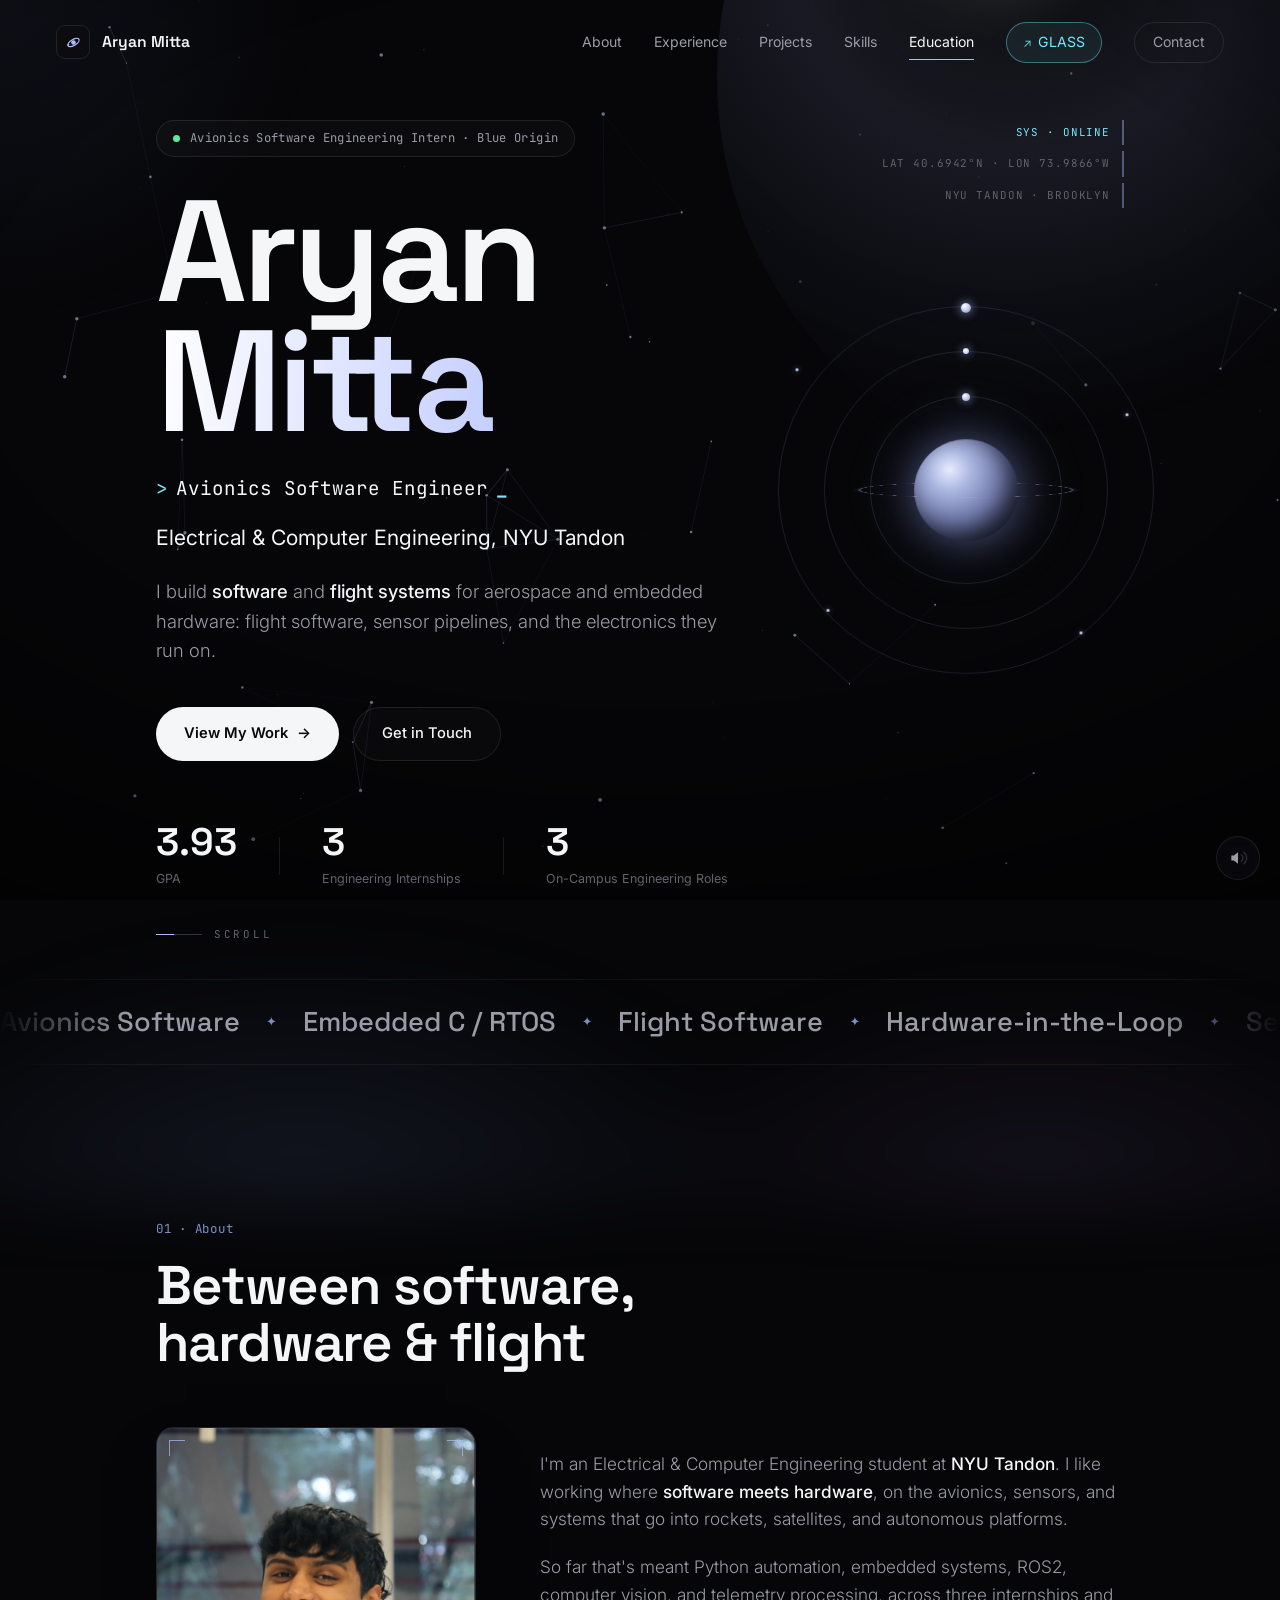
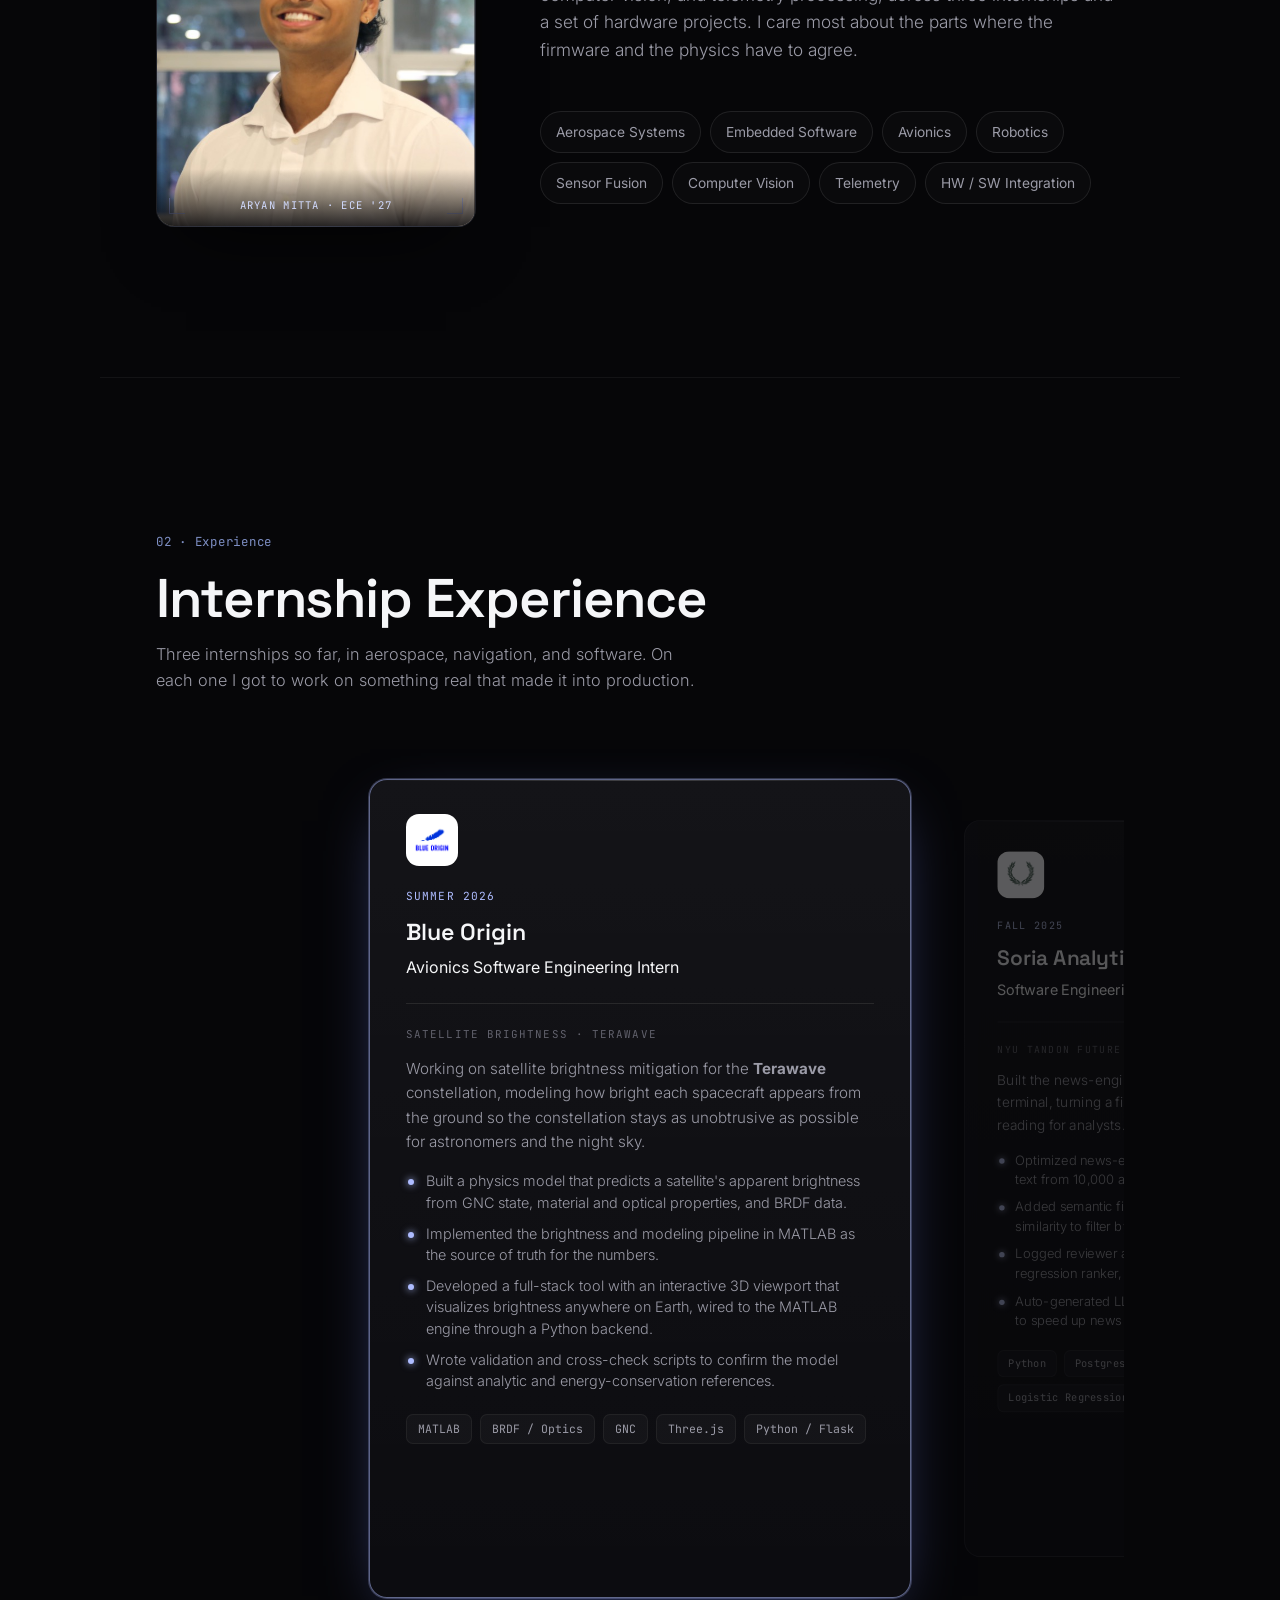
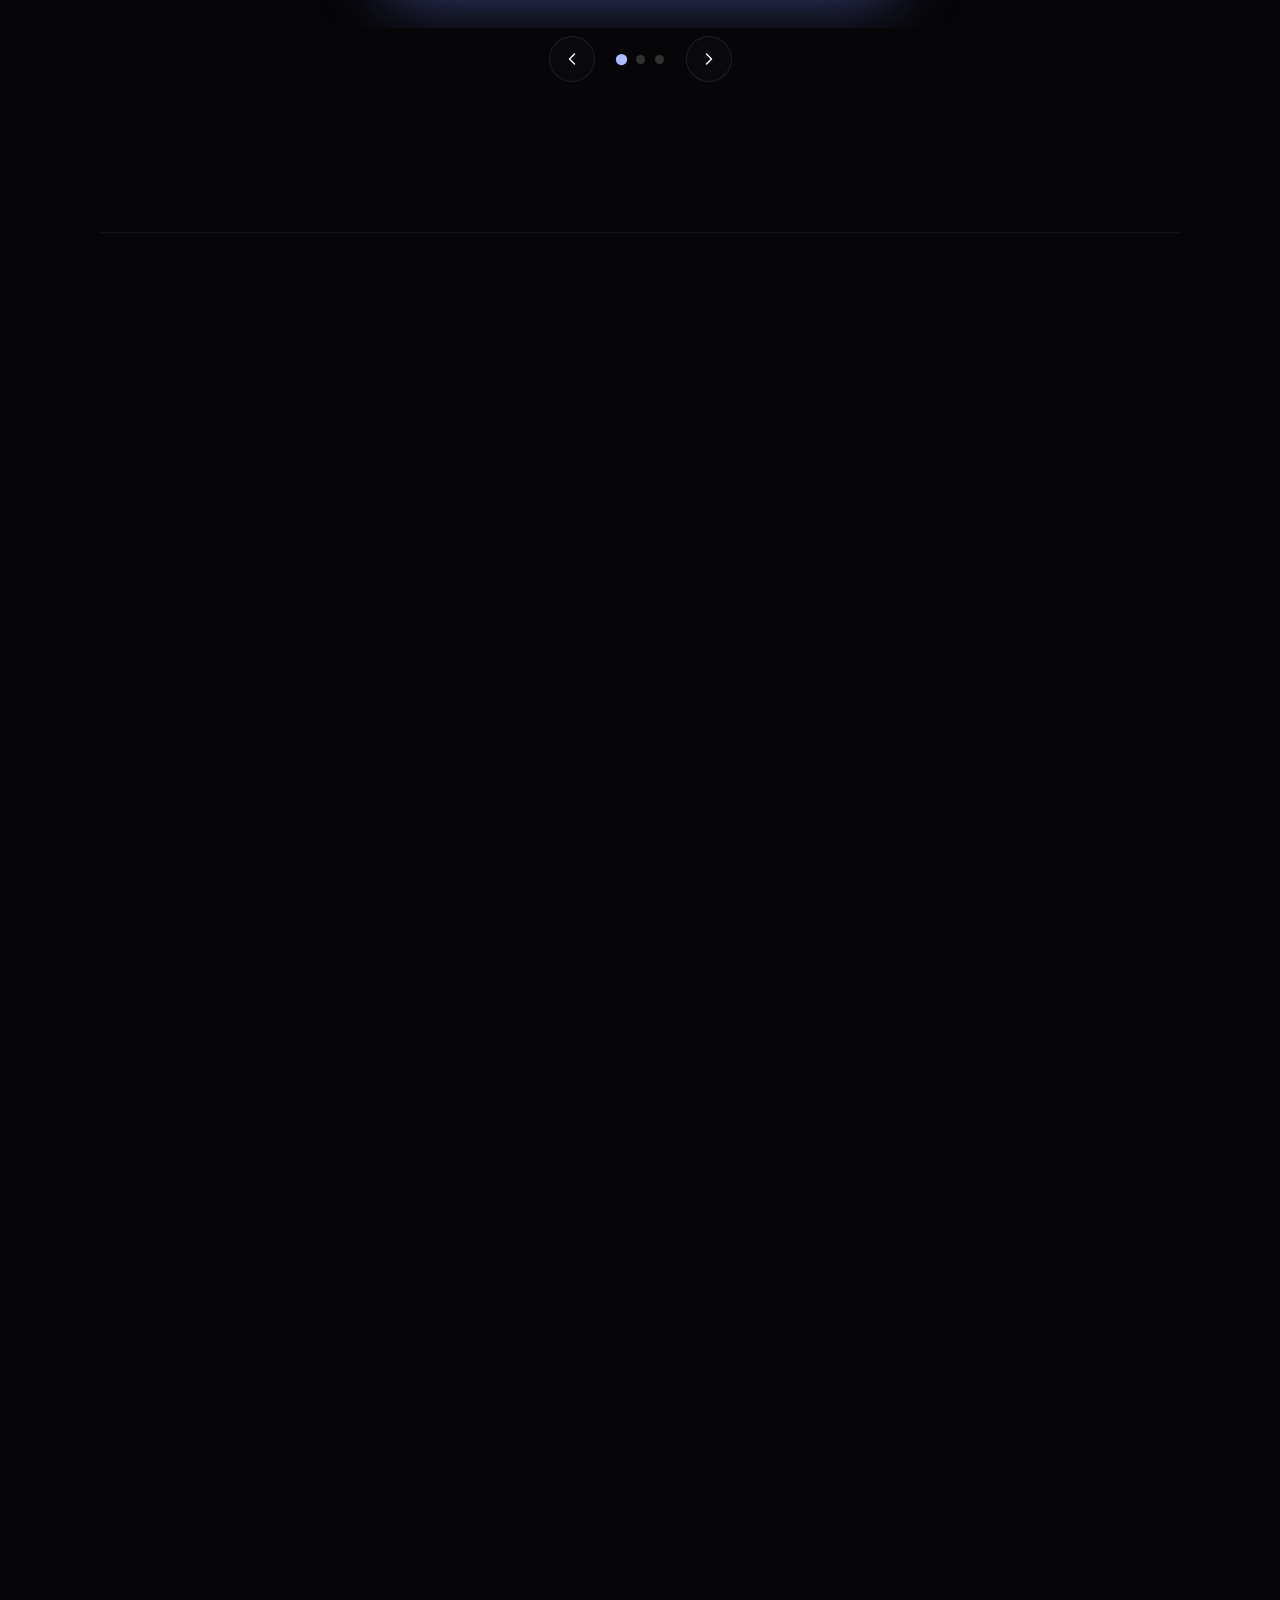
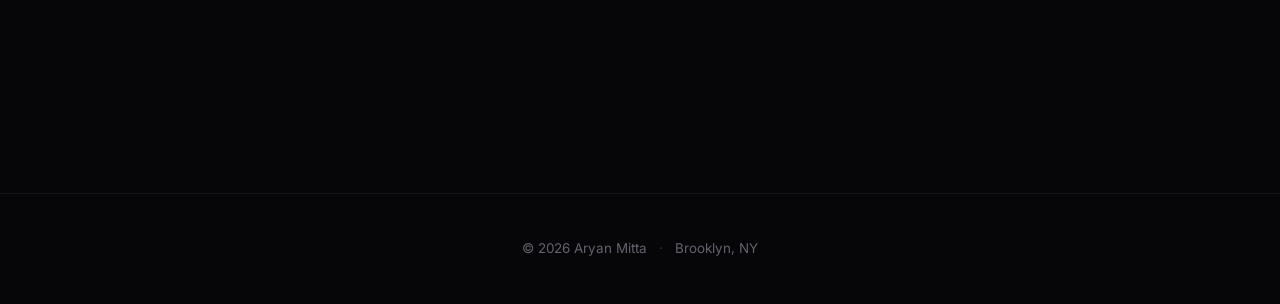
==== commit 986ed929: "more content changes" ====
--- a/index.html
+++ b/index.html
@@ -258,16 +258,17 @@
               <div class="ccard__rule"></div>
               <p class="ccard__team">NYU TANDON FUTURE LABS</p>
               <p class="ccard__desc">
-                Built data pipelines for a financial news &amp; research terminal,
-                ingesting, cleaning, ranking, and summarizing articles for analyst review.
+                Built the news-engine pipelines behind a financial research terminal,
+                turning a firehose of articles into ranked, summarized reading for analysts.
               </p>
               <ul class="ccard__bullets">
-                <li>Engineered RSS / OPML ingestion pipelines into a Postgres backend.</li>
-                <li>Implemented semantic filtering with Gemini embeddings &amp; cosine similarity.</li>
-                <li>Built reviewer logging &amp; ranking tools (logistic regression) to improve relevance over time.</li>
+                <li>Optimized news-engine pipelines using Feedly to parse and clean text from 10,000 articles daily into Postgres.</li>
+                <li>Added semantic filtering with Gemini embeddings and cosine similarity to filter by topic, time, and story.</li>
+                <li>Logged reviewer approvals and rejections and trained a logistic-regression ranker, boosting relevance accuracy by 10%.</li>
+                <li>Auto-generated LLM-based summaries with an internal reviewer UI to speed up news reading.</li>
               </ul>
               <div class="ccard__chips">
-                <span>Python</span><span>Postgres</span><span>Embeddings</span><span>SQL</span><span>LLMs</span>
+                <span>Python</span><span>Postgres</span><span>Gemini Embeddings</span><span>Logistic Regression</span><span>LLMs</span>
               </div>
             </article>
 
@@ -515,9 +516,9 @@
         <div class="skill-card reveal">
           <h3>Languages &amp; Scripting</h3>
           <div class="chips">
-            <span>Python</span><span>Embedded C</span><span>C++</span><span>Java</span>
+            <span>Python</span><span>C / C++</span><span>Embedded C</span><span>Java</span>
             <span>JavaScript</span><span>MATLAB</span><span>SQL</span>
-            <span>Verilog / VHDL</span><span>HTML / CSS</span><span>Bash</span>
+            <span>RTL (Verilog)</span><span>Assembly</span><span>HTML / CSS</span><span>Bash</span>
           </div>
         </div>
         <div class="skill-card reveal">
@@ -530,11 +531,11 @@
           </div>
         </div>
         <div class="skill-card reveal">
-          <h3>Embedded &amp; Real-Time</h3>
+          <h3>Embedded &amp; Hardware</h3>
           <div class="chips">
             <span>Bare-Metal C</span><span>RTOS / FreeRTOS</span><span>Device Drivers</span>
             <span>UART / SPI / I²C / CAN</span><span>Control Loops / PID</span>
-            <span>Interrupts &amp; DMA</span><span>Bootloaders &amp; Flashing</span>
+            <span>PCB Design (Altium / KiCad)</span><span>LTspice</span><span>STM32</span>
           </div>
         </div>
         <div class="skill-card reveal">
@@ -547,15 +548,16 @@
         <div class="skill-card reveal">
           <h3>ML &amp; Computer Vision</h3>
           <div class="chips">
-            <span>PyTorch</span><span>Transfer Learning (ResNet)</span><span>Custom Loss Functions</span>
-            <span>OpenCV</span><span>Edge Deploy (Jetson / TensorRT)</span><span>Model Eval Pipelines</span>
+            <span>PyTorch</span><span>TensorFlow / Keras</span><span>YOLO</span><span>OpenCV</span>
+            <span>Transfer Learning (ResNet)</span><span>Custom Loss Functions</span>
+            <span>NumPy / Pandas</span><span>Edge Deploy (Jetson / TensorRT)</span>
           </div>
         </div>
         <div class="skill-card reveal">
           <h3>Data, Infra &amp; Tooling</h3>
           <div class="chips">
             <span>Data Pipelines</span><span>Postgres / SQL</span><span>Vector / Semantic Search</span>
-            <span>Docker</span><span>Linux</span><span>Git + CI/CD</span>
+            <span>Docker</span><span>Linux</span><span>Git + CI/CD</span><span>Wireshark</span>
           </div>
         </div>
       </div>
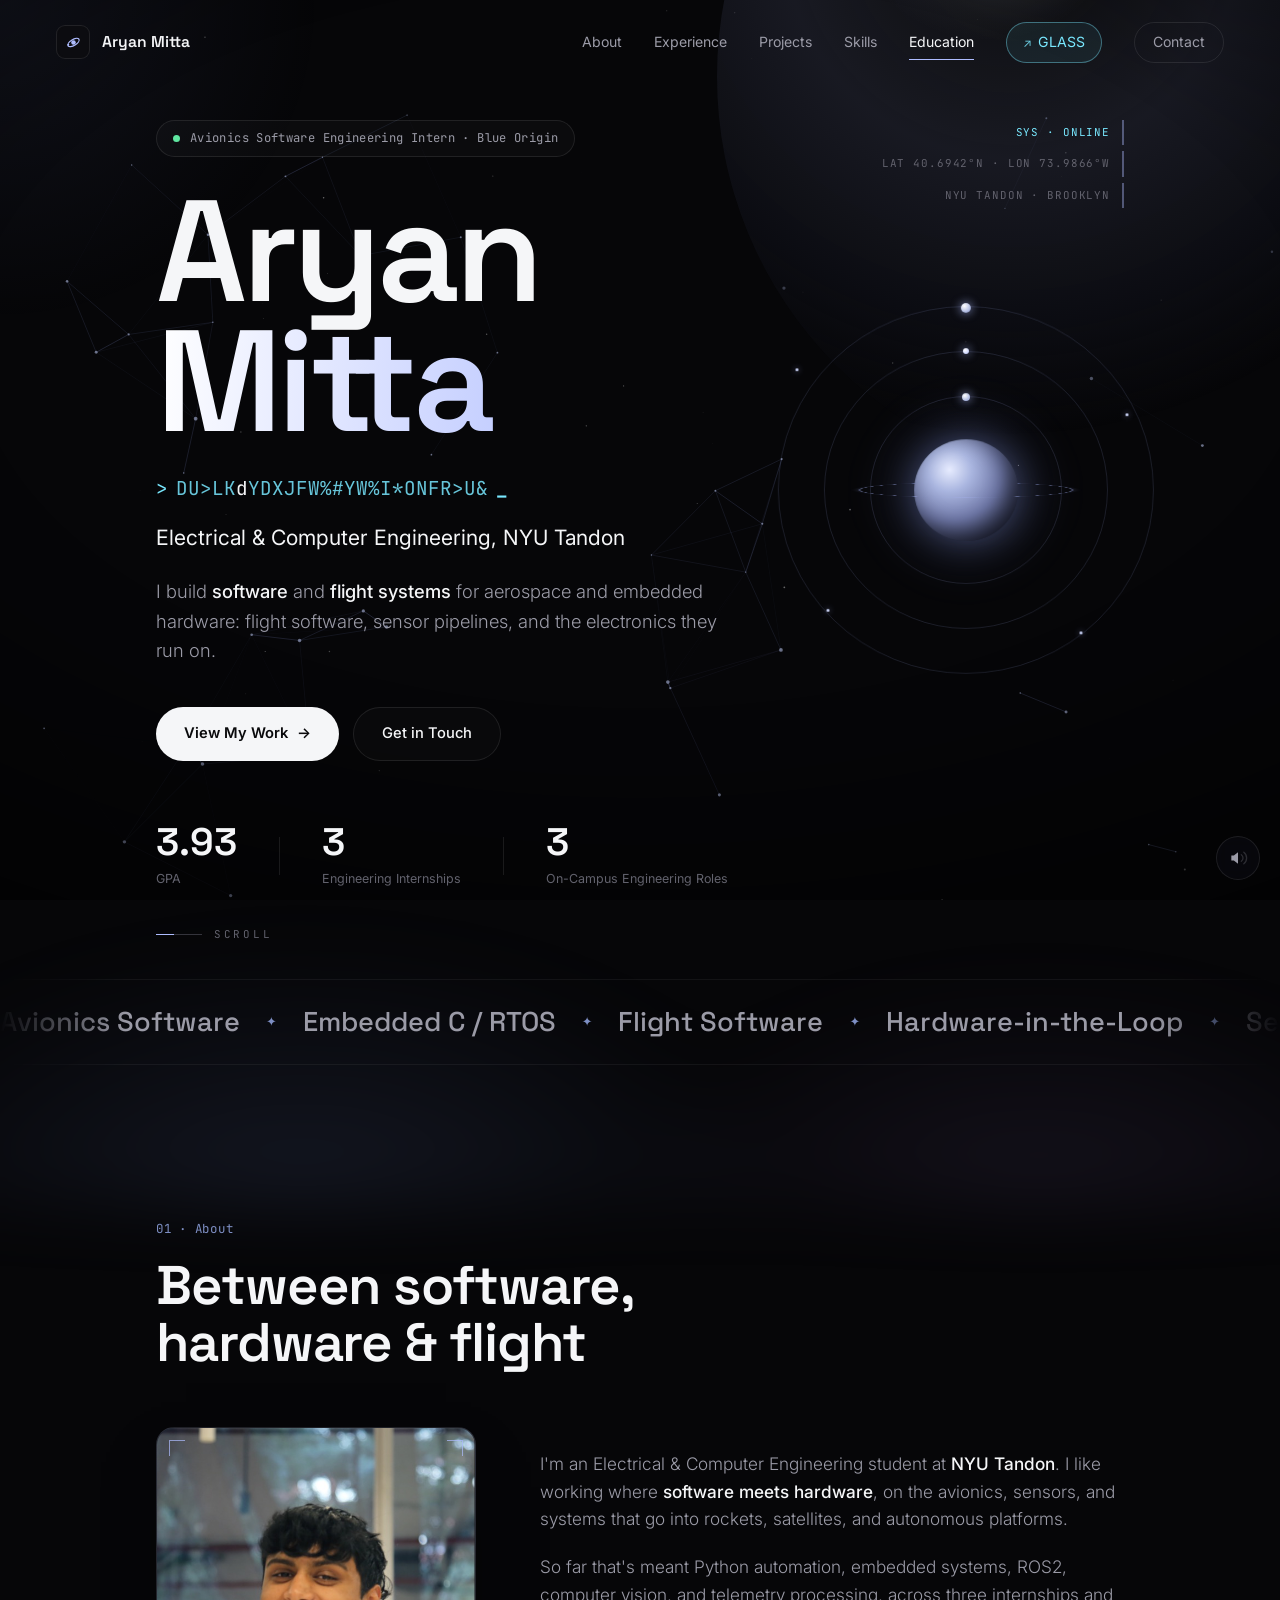
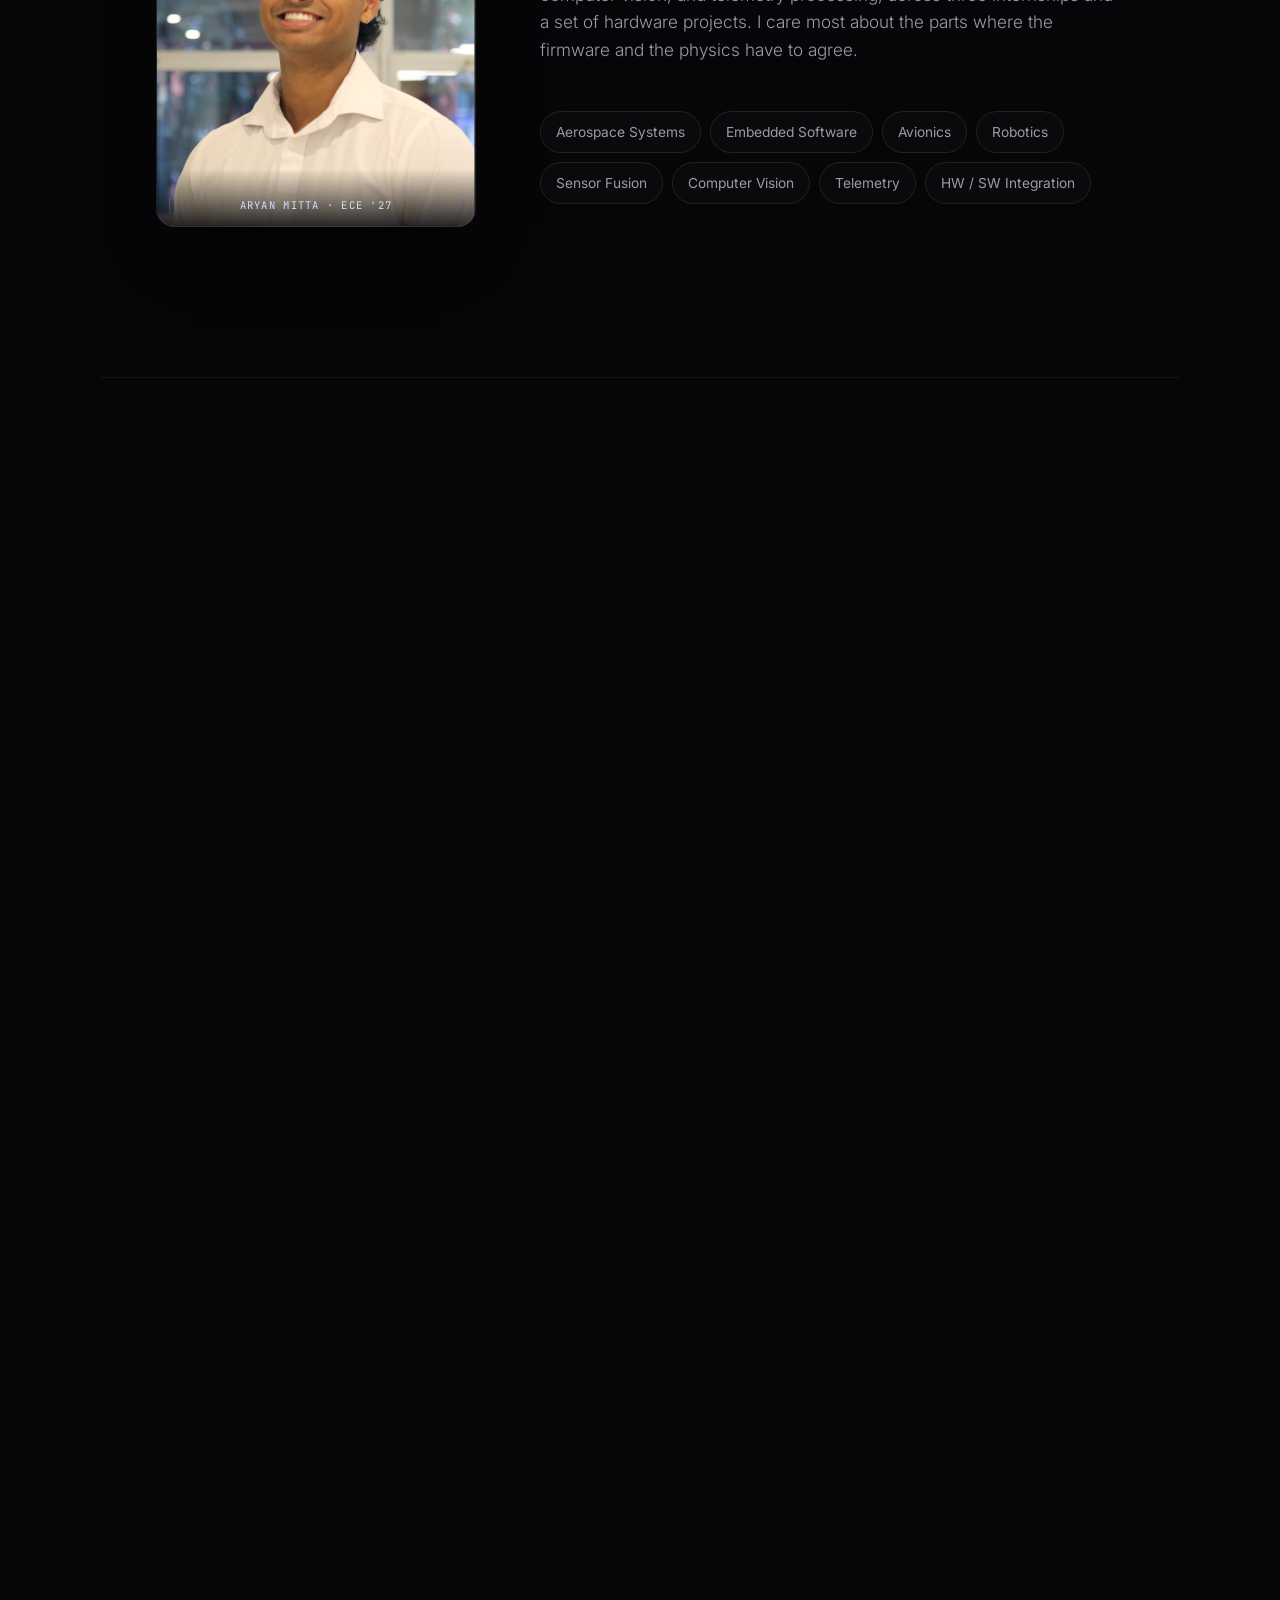
==== commit 67c6309c: "code review" ====
--- a/index.html
+++ b/index.html
@@ -6,6 +6,20 @@
   <meta name="description" content="Aryan Mitta · Electrical & Computer Engineering student at NYU Tandon. Avionics, embedded software, and aerospace systems." />
   <meta name="theme-color" content="#050505" />
   <title>Aryan Mitta Portfolio</title>
+
+  <!-- Social / Open Graph preview (update the URLs if the site moves off GitHub Pages) -->
+  <link rel="canonical" href="https://aryanmitta1.github.io/portfolio/" />
+  <meta property="og:type" content="website" />
+  <meta property="og:site_name" content="Aryan Mitta" />
+  <meta property="og:url" content="https://aryanmitta1.github.io/portfolio/" />
+  <meta property="og:title" content="Aryan Mitta · Aerospace & Avionics Software" />
+  <meta property="og:description" content="Electrical & Computer Engineering student at NYU Tandon building software and flight systems for aerospace and embedded hardware." />
+  <meta property="og:image" content="https://aryanmitta1.github.io/portfolio/images/portrait.jpg" />
+  <meta property="og:image:alt" content="Aryan Mitta" />
+  <meta name="twitter:card" content="summary_large_image" />
+  <meta name="twitter:title" content="Aryan Mitta · Aerospace & Avionics Software" />
+  <meta name="twitter:description" content="Electrical & Computer Engineering student at NYU Tandon building software and flight systems for aerospace and embedded hardware." />
+  <meta name="twitter:image" content="https://aryanmitta1.github.io/portfolio/images/portrait.jpg" />
 
   <link rel="preconnect" href="https://fonts.googleapis.com" />
   <link rel="preconnect" href="https://fonts.gstatic.com" crossorigin />
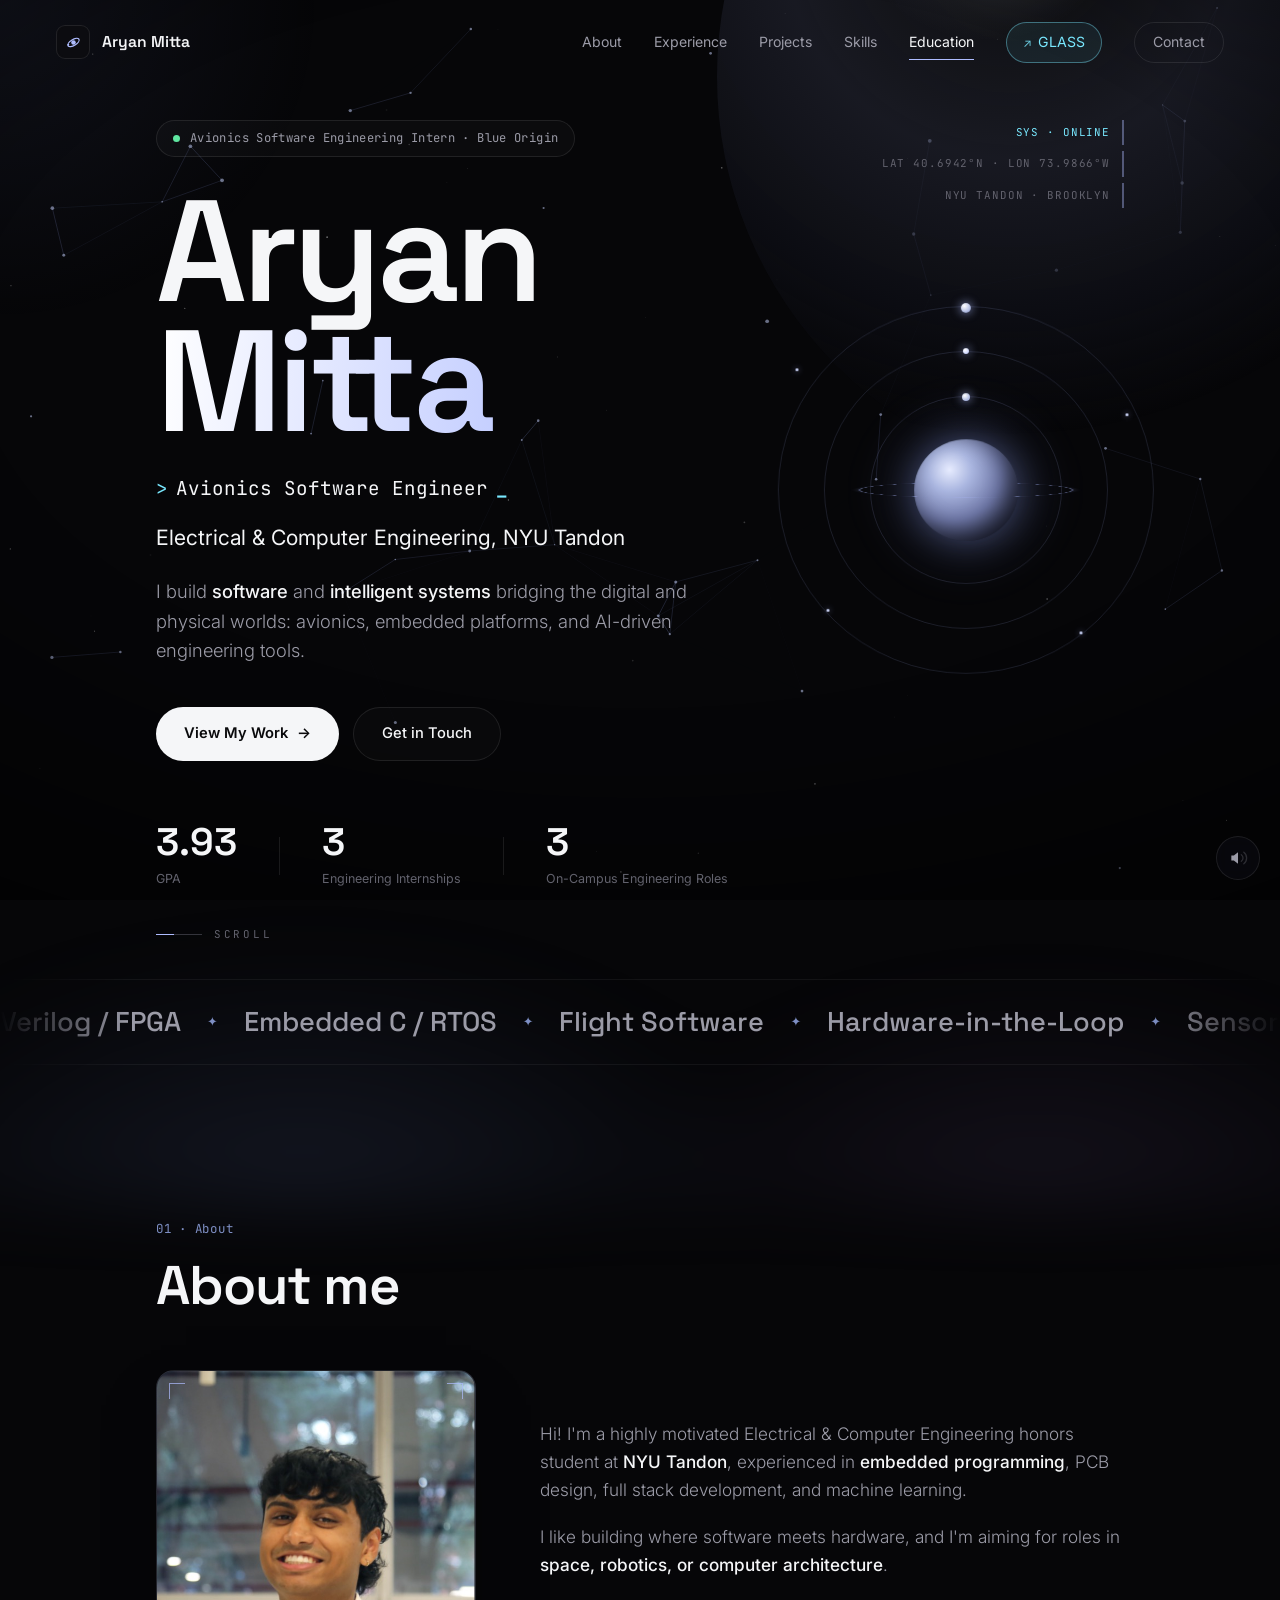
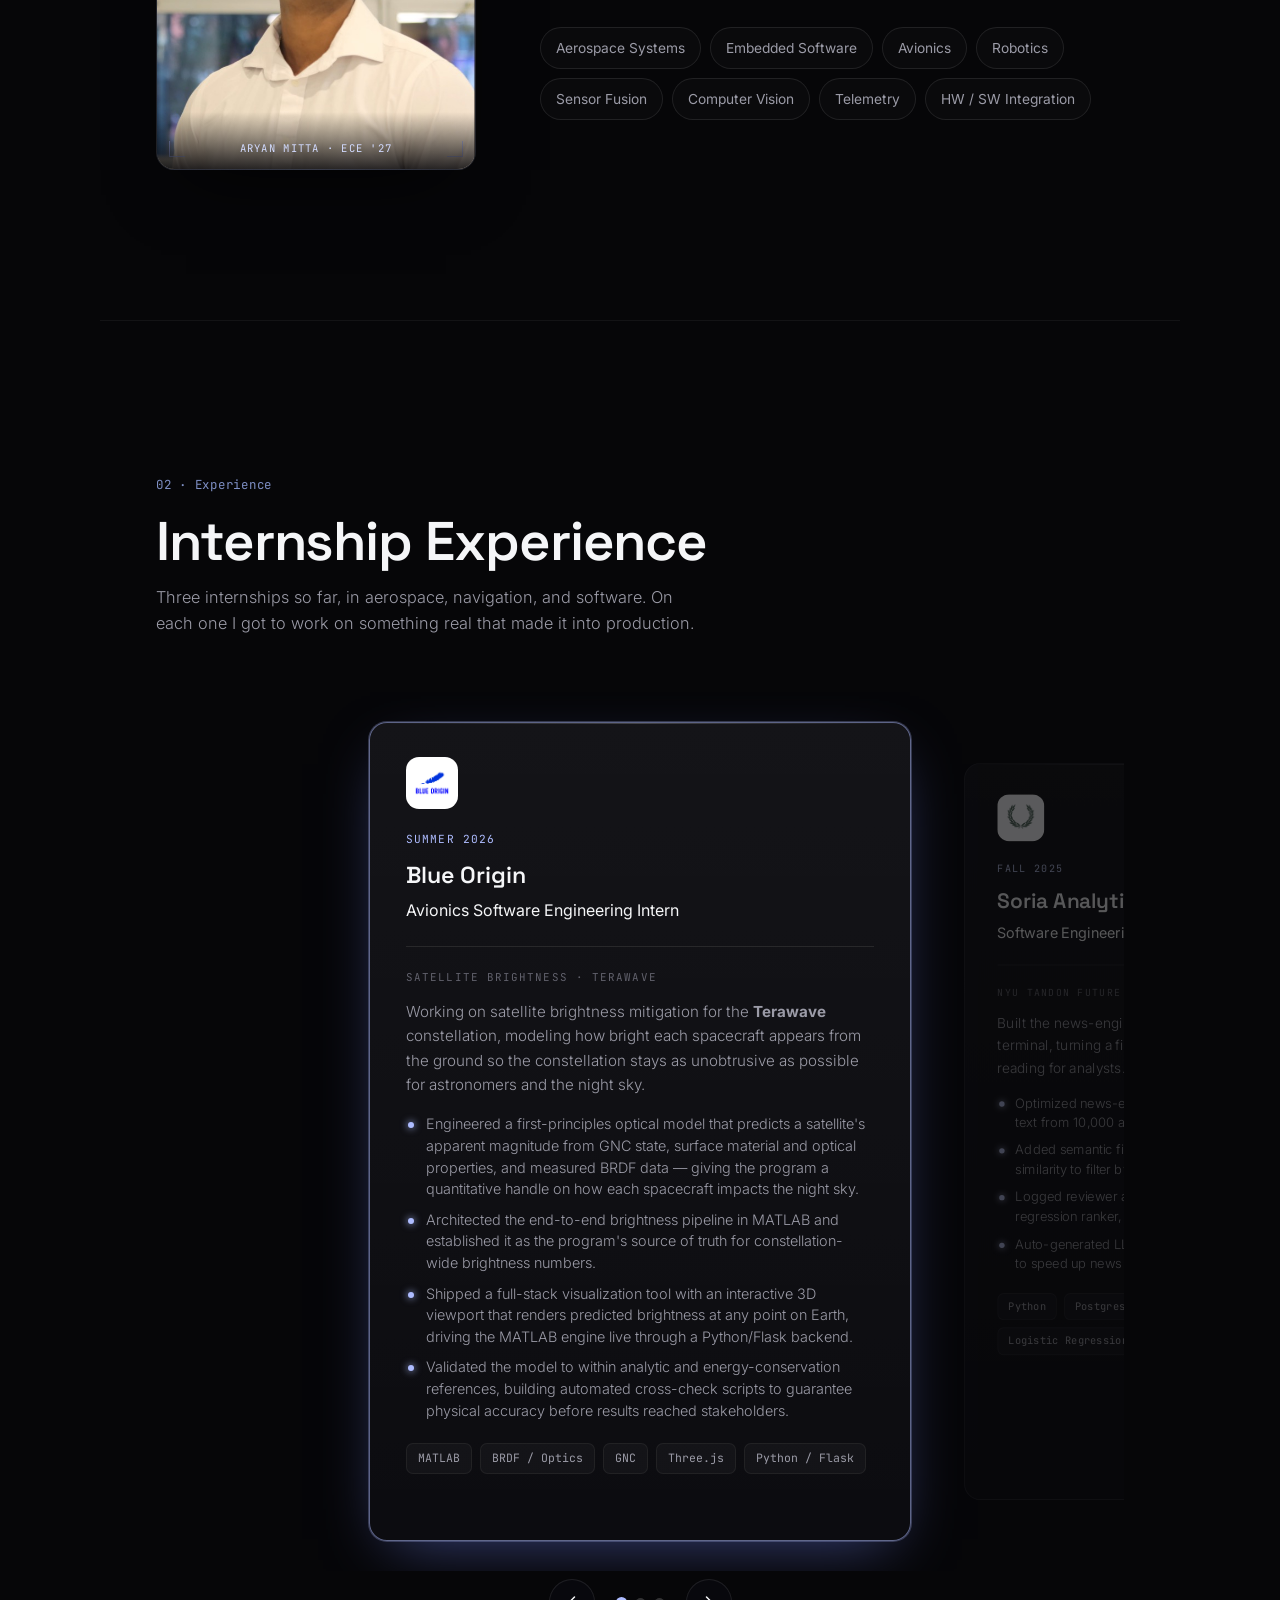
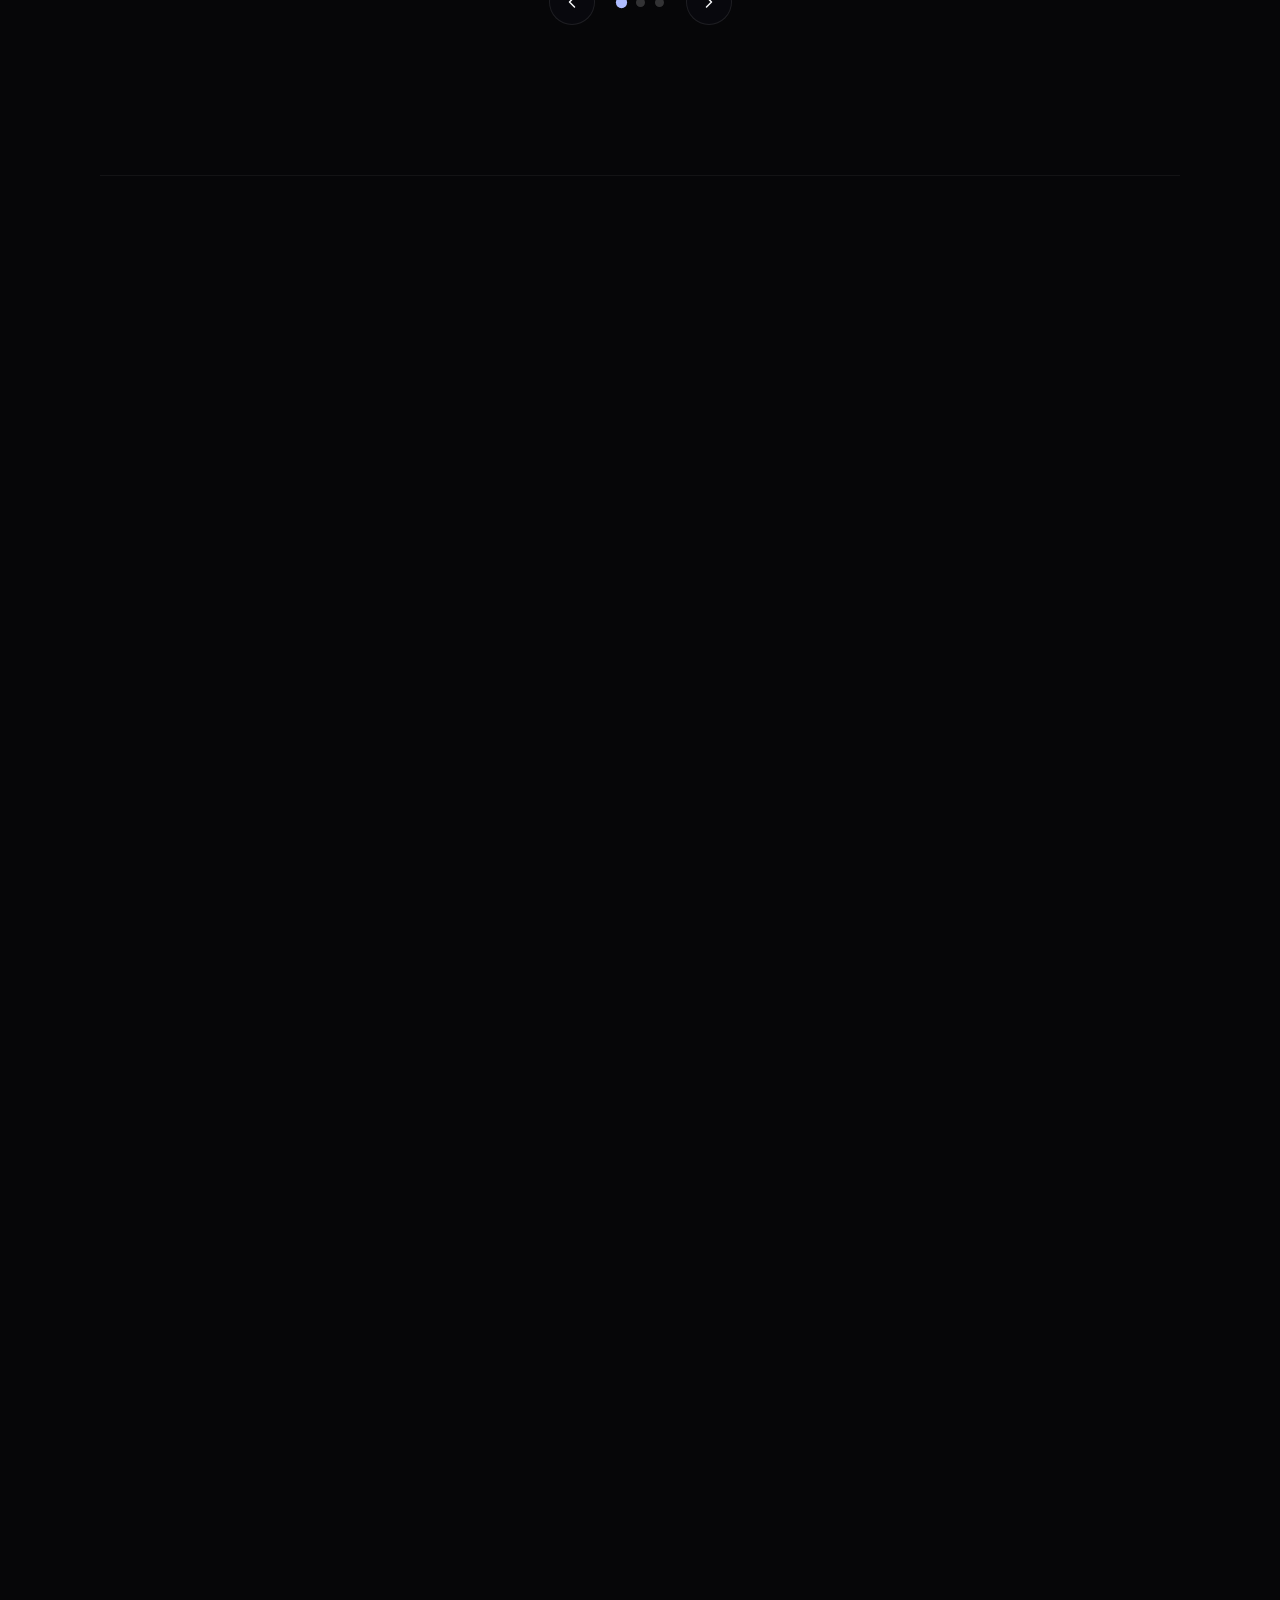
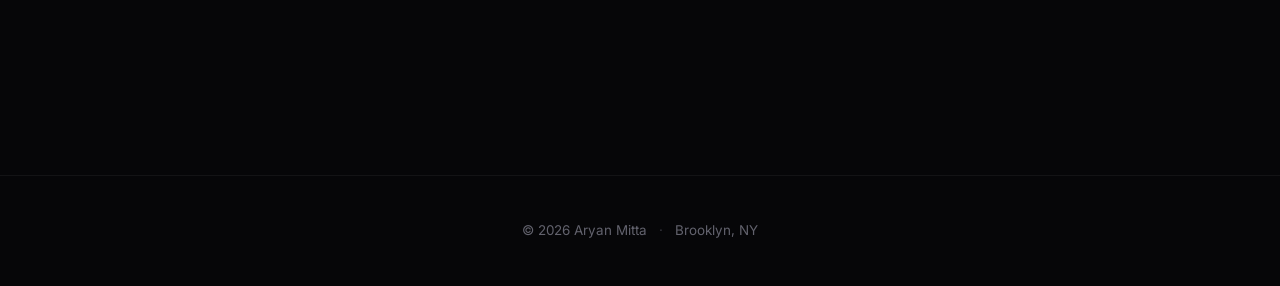
==== commit 6e18c9d8: "content changes" ====
--- a/index.html
+++ b/index.html
@@ -109,9 +109,9 @@
           Electrical &amp; Computer Engineering, NYU Tandon
         </p>
         <p class="hero__tagline reveal">
-          I build <span class="hl">software</span> and <span class="hl">flight systems</span> for aerospace
-          and embedded hardware: flight software, sensor pipelines, and the
-          electronics they run on.
+          I build <span class="hl">software</span> and <span class="hl">intelligent systems</span> bridging
+          the digital and physical worlds: avionics, embedded platforms, and
+          AI-driven engineering tools.
         </p>
         <div class="hero__actions reveal">
           <a href="#projects" class="btn btn--primary">View My Work<span class="btn__arrow">→</span></a>
@@ -144,7 +144,7 @@
     <!-- TECH MARQUEE -->
     <div class="marquee" aria-hidden="true">
       <div class="marquee__track">
-        <span class="marquee__item">Avionics Software</span><span class="marquee__star">✦</span>
+        <span class="marquee__item">Verilog / FPGA</span><span class="marquee__star">✦</span>
         <span class="marquee__item">Embedded C / RTOS</span><span class="marquee__star">✦</span>
         <span class="marquee__item">Flight Software</span><span class="marquee__star">✦</span>
         <span class="marquee__item">Hardware-in-the-Loop</span><span class="marquee__star">✦</span>
@@ -155,8 +155,8 @@
         <span class="marquee__item">GNC</span><span class="marquee__star">✦</span>
         <span class="marquee__item">MATLAB</span><span class="marquee__star">✦</span>
         <span class="marquee__item">PCB Design</span><span class="marquee__star">✦</span>
-        <span class="marquee__item">Telemetry</span><span class="marquee__star">✦</span>
-        <span class="marquee__item">Avionics Software</span><span class="marquee__star">✦</span>
+        <span class="marquee__item">Altium</span><span class="marquee__star">✦</span>
+        <span class="marquee__item">Verilog / FPGA</span><span class="marquee__star">✦</span>
         <span class="marquee__item">Embedded C / RTOS</span><span class="marquee__star">✦</span>
         <span class="marquee__item">Flight Software</span><span class="marquee__star">✦</span>
         <span class="marquee__item">Hardware-in-the-Loop</span><span class="marquee__star">✦</span>
@@ -167,7 +167,7 @@
         <span class="marquee__item">GNC</span><span class="marquee__star">✦</span>
         <span class="marquee__item">MATLAB</span><span class="marquee__star">✦</span>
         <span class="marquee__item">PCB Design</span><span class="marquee__star">✦</span>
-        <span class="marquee__item">Telemetry</span><span class="marquee__star">✦</span>
+        <span class="marquee__item">Altium</span><span class="marquee__star">✦</span>
       </div>
     </div>
 
@@ -175,7 +175,7 @@
     <section class="section" id="about">
       <div class="section__head reveal">
         <span class="section__index">01 · About</span>
-        <h2 class="section__title">Between software,<br>hardware &amp; flight</h2>
+        <h2 class="section__title">About me</h2>
       </div>
       <div class="about">
         <div class="about__media reveal reveal--left">
@@ -193,16 +193,14 @@
         <div class="about__body reveal reveal--right">
           <div class="about__lead">
             <p>
-              I'm an Electrical &amp; Computer Engineering student at
-              <strong>NYU Tandon</strong>. I like working where
-              <strong>software meets hardware</strong>, on the avionics, sensors,
-              and systems that go into rockets, satellites, and autonomous platforms.
+              Hi! I'm a highly motivated Electrical &amp; Computer Engineering
+              honors student at <strong>NYU Tandon</strong>, experienced in
+              <strong>embedded programming</strong>, PCB design, full stack
+              development, and machine learning.
             </p>
             <p>
-              So far that's meant Python automation, embedded systems, ROS2,
-              computer vision, and telemetry processing, across three internships
-              and a set of hardware projects. I care most about the parts where the
-              firmware and the physics have to agree.
+              I like building where software meets hardware, and I'm aiming for
+              roles in <strong>space, robotics, or computer architecture</strong>.
             </p>
           </div>
           <ul class="about__tags">
@@ -250,10 +248,10 @@
                 so the constellation stays as unobtrusive as possible for astronomers and the night sky.
               </p>
               <ul class="ccard__bullets">
-                <li>Built a physics model that predicts a satellite's apparent brightness from GNC state, material and optical properties, and BRDF data.</li>
-                <li>Implemented the brightness and modeling pipeline in MATLAB as the source of truth for the numbers.</li>
-                <li>Developed a full-stack tool with an interactive 3D viewport that visualizes brightness anywhere on Earth, wired to the MATLAB engine through a Python backend.</li>
-                <li>Wrote validation and cross-check scripts to confirm the model against analytic and energy-conservation references.</li>
+                <li>Engineered a first-principles optical model that predicts a satellite's apparent magnitude from GNC state, surface material and optical properties, and measured BRDF data — giving the program a quantitative handle on how each spacecraft impacts the night sky.</li>
+                <li>Architected the end-to-end brightness pipeline in MATLAB and established it as the program's source of truth for constellation-wide brightness numbers.</li>
+                <li>Shipped a full-stack visualization tool with an interactive 3D viewport that renders predicted brightness at any point on Earth, driving the MATLAB engine live through a Python/Flask backend.</li>
+                <li>Validated the model to within analytic and energy-conservation references, building automated cross-check scripts to guarantee physical accuracy before results reached stakeholders.</li>
               </ul>
               <div class="ccard__chips">
                 <span>MATLAB</span><span>BRDF / Optics</span><span>GNC</span><span>Three.js</span><span>Python / Flask</span>
@@ -351,11 +349,11 @@
               </div>
               <p class="ccard__period">AEROSPACE · NASA USLI</p>
               <h3 class="ccard__org">Rocket Payload Telemetry System</h3>
-              <p class="ccard__role">Payload Electronics Lead, live downlink to NASA</p>
+              <p class="ccard__role">Payload Electronics, live downlink to NASA</p>
               <div class="ccard__rule"></div>
-              <p class="ccard__team">NYU ROGUE AEROSPACE · 144–148 MHz VHF</p>
+              <p class="ccard__team">NYU ROGUE AEROSPACE · 144 MHz · 2-METER VHF BAND</p>
               <p class="ccard__desc">
-                Led payload electronics for a NASA University Student Launch Initiative
+                Built payload electronics for a NASA University Student Launch Initiative
                 rocket, designing the full telemetry chain that transmitted live flight
                 data to NASA's ground receiver during flight. On the ground, the data
                 fed a mission-control GUI I built to arm, disarm, and launch the payload
@@ -364,7 +362,7 @@
                 documentation NASA required before launch.
               </p>
               <ul class="ccard__bullets">
-                <li>Built the telemetry chain: Arduino + BMP390 + RTC → APRS over VHF radio.</li>
+                <li>Built the telemetry chain: Arduino + BMP390 + RTC → APRS on the 144 MHz 2-meter VHF amateur band.</li>
                 <li>Encoded APRS messages over AFSK 1200 baud; Mobilinkd TNC4 → Yaesu FT-70DR → NASA receiver.</li>
                 <li>Wrote a mission-control GUI to arm / disarm / launch and plot live data.</li>
                 <li>Planned battery, shielding &amp; manual override; authored NASA review docs.</li>
@@ -384,22 +382,23 @@
               </div>
               <p class="ccard__period">AEROSPACE · ML / CV</p>
               <h3 class="ccard__org">Celestial Navigation System</h3>
-              <p class="ccard__role">Position fixing from the sky &amp; skyline</p>
+              <p class="ccard__role">Position fixing from a photo of the stars</p>
               <div class="ccard__rule"></div>
-              <p class="ccard__team">PYTORCH · OPENCV · ASTROMETRY</p>
+              <p class="ccard__team">PYTORCH · STELLARIUM · MATLAB</p>
               <p class="ccard__desc">
-                A vision and ML system that estimates geographic position from celestial
-                and skyline imagery, with no GPS required.
+                A vision-and-ML system that derives a location on Earth from a single
+                photo of the night sky — built for GPS-denied environments where
+                conventional positioning fails.
               </p>
               <ul class="ccard__bullets">
-                <li>Generated a large training set of 100k sky images in Stellarium, spanning many locations and times.</li>
-                <li>Trained a 1D convolutional neural network on the identified star data to regress a position on Earth.</li>
-                <li>Used Haversine loss so the network optimizes for real-world great-circle distance rather than raw coordinate error.</li>
-                <li>After star identification, computed the final fix in MATLAB using spherical trigonometry.</li>
+                <li>Generated a large training set of 100k sky images in Stellarium, spanning many locations and times, paired with sensor outputs.</li>
+                <li>Built a data pipeline that extracts each star's centroid and local neighborhood from the raw image and flattens it into a compact 1-D array for the network.</li>
+                <li>Started with a 1D convolutional neural network that regressed latitude and longitude directly, trained with a Haversine loss so it optimized for real-world great-circle distance rather than raw coordinate error.</li>
+                <li>Refined the design into a two-stage pipeline: the CNN identifies the stars, then a MATLAB script computes the final position fix using spherical trigonometry.</li>
                 <li>Reached fixes accurate to roughly a mile.</li>
               </ul>
               <div class="ccard__chips">
-                <span>PyTorch</span><span>1D CNN</span><span>Stellarium</span><span>MATLAB</span><span>Haversine Loss</span><span>Geolocation</span>
+                <span>PyTorch</span><span>1D CNN</span><span>Stellarium</span><span>MATLAB</span><span>Haversine Loss</span><span>Star Identification</span><span>GPS-Denied Nav</span>
               </div>
             </article>
 
@@ -409,21 +408,22 @@
               </div>
               <p class="ccard__period">HARDWARE · FLIGHT CONTROL</p>
               <h3 class="ccard__org">Drone Controller PCB</h3>
-              <p class="ccard__role">STM-based flight controller driving ESCs</p>
+              <p class="ccard__role">STM32F405 flight controller, schematic to layout</p>
               <div class="ccard__rule"></div>
-              <p class="ccard__team">STM32 · ESC / PWM · IMU</p>
+              <p class="ccard__team">STM32F405 · ALTIUM · POWER + SENSOR I/O</p>
               <p class="ccard__desc">
-                A custom drone flight-controller board built around an STM32, taken from
-                schematic through layout and firmware.
+                A custom drone flight-controller board built around an STM32F405, designed
+                from multi-page schematic through full PCB layout in Altium Designer.
               </p>
               <ul class="ccard__bullets">
-                <li>Generated the PWM signals that drive the ESCs and motors from the microcontroller.</li>
-                <li>Read an onboard IMU for attitude and fed it into the control loop.</li>
-                <li>Designed power regulation and all peripherals onto a single PCB.</li>
-                <li>Wrote the low-level control loop and drivers in embedded C.</li>
+                <li>Designed the complete flight controller around an STM32F405RGT6 in Altium, organized as multi-page schematics spanning MCU, power, and peripheral subsystems.</li>
+                <li>Architected a two-stage power tree — battery/VBUS feeding a buck converter to a 5V rail, then a 3.3V LDO for the MCU, IMU, and EEPROM — isolating noisy motor power from sensitive logic.</li>
+                <li>Engineered protection and monitoring: reverse-polarity MOSFETs, power muxing between USB-C and battery, TVS/ESD diodes, and an INA226 measuring bus voltage and current over I²C.</li>
+                <li>Wired the full sensor and control interface — IMU over SPI, EEPROM config storage over I²C, FlySky iBUS receiver over UART, and four PWM ESC outputs — with USB-C differential-pair routing and an HSE crystal.</li>
+                <li>Laid the board out over a solid ground plane with short return paths, centering the IMU by the MCU to minimize SPI trace length and EMI.</li>
               </ul>
               <div class="ccard__chips">
-                <span>STM32</span><span>ESC / PWM</span><span>PCB Design</span><span>IMU</span><span>Embedded C</span>
+                <span>STM32F405</span><span>Altium</span><span>Buck / LDO Power</span><span>INA226</span><span>SPI / I²C / UART</span><span>ESC / PWM</span>
               </div>
             </article>
 
@@ -433,21 +433,23 @@
               </div>
               <p class="ccard__period">HARDWARE · PCB DESIGN</p>
               <h3 class="ccard__org">Arduino-on-STM Board</h3>
-              <p class="ccard__role">Custom Arduino-compatible board from scratch</p>
+              <p class="ccard__role">"NYUno" — a reimagined Arduino Uno on an STM32F405</p>
               <div class="ccard__rule"></div>
-              <p class="ccard__team">STM32 · SCHEMATIC → LAYOUT → BRING-UP</p>
+              <p class="ccard__team">STM32F405 · 4-LAYER · SCHEMATIC → LAYOUT</p>
               <p class="ccard__desc">
-                A custom PCB built around an STM32, recreating Arduino-style functionality
-                from first principles instead of using an off-the-shelf board.
+                A ground-up redesign of the Arduino Uno, swapping the ATmega328P for an
+                STM32F405 and re-engineering the power and I/O to handle real-world inputs —
+                captured as a multi-page schematic and laid out on a 4-layer board.
               </p>
               <ul class="ccard__bullets">
-                <li>Captured the schematic and selected components from the microcontroller up.</li>
-                <li>Laid out the board and sent it out for fabrication.</li>
-                <li>Soldered and brought up the board, then flashed firmware to confirm it worked.</li>
-                <li>Debugged hardware and firmware together to get a clean bring-up.</li>
+                <li>Replaced the ATmega328P with an STM32F405, using its native USB controller to drop the USB-to-serial bridge and cut component count.</li>
+                <li>Designed a wide-input power tree — an XT30 feeding an LMR51450 buck converter down to 5V, then an LDO to a clean 3.3V — handling inputs up to 36V without the thermal blowup a single LDO would hit.</li>
+                <li>Added a TPS2113A power mux to switch seamlessly between USB and external supply, plus TVS/ESD protection, USB rail filtering, bulk energy storage, and inrush current limiting.</li>
+                <li>Organized the design as a multi-page schematic (power, MCU, USB, connectors) with global labels, per-pin decoupling, and functional-group pin selection across SPI, I²C, and UART for clean routing to external headers.</li>
+                <li>Laid the board out on a 4-layer JLCPCB stackup with ground planes for tight return paths, 90 Ω USB differential pairs, via stitching, and a minimized buck switching loop to keep EMI down.</li>
               </ul>
               <div class="ccard__chips">
-                <span>STM32</span><span>PCB Layout</span><span>Embedded C</span><span>Bring-Up</span>
+                <span>STM32F405</span><span>Buck / LDO Power</span><span>TPS2113A Mux</span><span>USB DFU / SWD</span><span>4-Layer Layout</span>
               </div>
             </article>
 
@@ -467,7 +469,7 @@
                 <li>Recognized contracted and extended fingers with OpenCV at around 98% accuracy per finger.</li>
                 <li>Used contour detection to calculate the angles between fingers and read the gesture.</li>
                 <li>Mapped the detected hand pose to servo angles that drive each actuated joint with minimal lag.</li>
-                <li>Modeled the hand in SolidWorks and 3D printed it on a Prusa for clean part articulation.</li>
+                <li>Modeled the hand in SolidWorks for clean part articulation across each joint.</li>
               </ul>
               <div class="ccard__chips">
                 <span>OpenCV</span><span>Python</span><span>Arduino</span><span>Servos</span><span>SolidWorks</span>
@@ -532,7 +534,7 @@
           <div class="chips">
             <span>Python</span><span>C / C++</span><span>Embedded C</span><span>Java</span>
             <span>JavaScript</span><span>MATLAB</span><span>SQL</span>
-            <span>RTL (Verilog)</span><span>Assembly</span><span>HTML / CSS</span><span>Bash</span>
+            <span>RTL (Verilog)</span><span>Assembly</span><span>HTML / CSS</span>
           </div>
         </div>
         <div class="skill-card reveal">
@@ -540,7 +542,7 @@
           <div class="chips">
             <span>Flight Software (C&amp;DH)</span><span>Telemetry &amp; Command</span>
             <span>RF / Radio Links (VHF · APRS)</span><span>Sensor Integration</span>
-            <span>Fault Detection (FDIR)</span><span>Hardware-in-the-Loop (HIL)</span>
+            <span>Hardware-in-the-Loop (HIL)</span>
             <span>GNC Modeling</span>
           </div>
         </div>
@@ -556,7 +558,7 @@
           <h3>Robotics &amp; Sensor Fusion</h3>
           <div class="chips">
             <span>ROS2 (Humble)</span><span>LiDAR · IMU · GNSS</span><span>Sensor Fusion</span>
-            <span>PPS Time-Sync</span><span>Jetson Integration</span><span>Real-Time Pipelines</span>
+            <span>Jetson Integration</span><span>Real-Time Pipelines</span>
           </div>
         </div>
         <div class="skill-card reveal">
@@ -600,9 +602,9 @@
           </div>
           <h4>Focus Areas</h4>
           <div class="chips">
-            <span>Avionics &amp; Embedded</span><span>Control Systems</span>
-            <span>Signal Processing</span><span>Machine Learning</span>
-            <span>Computer Architecture</span><span>Networking</span>
+            <span>Avionics &amp; Embedded</span><span>PCB &amp; Hardware Design</span>
+            <span>Robotics &amp; Sensor Fusion</span><span>Machine Learning</span>
+            <span>Control Systems</span><span>Computer Architecture</span>
           </div>
         </article>
       </div>
@@ -624,12 +626,12 @@
                 </div>
                 <p class="ccard__period">FALL 2024 – PRESENT</p>
                 <h3 class="ccard__org">NYU Rogue Aerospace</h3>
-                <p class="ccard__role">Lead Avionics Systems Engineer</p>
+                <p class="ccard__role">Avionics Systems Engineer</p>
                 <p class="ccard__loc">NASA USLI · FAR/OUT · Brooklyn, NY</p>
                 <div class="ccard__rule"></div>
                 <p class="ccard__team">STUDENT LAUNCH · AVIONICS TEAM</p>
                 <p class="ccard__desc">
-                  Lead the avionics side of the rocketry team, which has competed in
+                  Work on the avionics side of the rocketry team, which has competed in
                   NASA USLI and now also flies in the FAR/OUT competition.
                 </p>
                 <ul class="ccard__bullets">
@@ -660,7 +662,7 @@
                   and helped develop curriculum for the course labs.
                 </p>
                 <ul class="ccard__bullets">
-                  <li>Ran experiments for 400+ students per semester on circuits, CAD, and core engineering concepts.</li>
+                  <li>Ran experiments for students each semester on circuits, CAD, and core engineering concepts.</li>
                   <li>Assessed technical writing and presentation skills with weekly grading and feedback.</li>
                   <li>Mentored students on hands-on projects using Arduino, Raspberry Pi, Python / C++, and SolidWorks.</li>
                 </ul>
@@ -716,13 +718,10 @@
         <ul class="extra__list">
           <li><span class="extra__role">Vice President</span>IEEE NYU Chapter</li>
           <li><span class="extra__role">Secretary</span>NYU Theta Tau</li>
-          <li><span class="extra__role">Member</span>Society of Asian Scientists and Engineers</li>
           <li><span class="extra__role">Study Abroad</span>NYU Paris</li>
           <li><span class="extra__role">Study Abroad</span>Hanyang University</li>
           <li><span class="extra__role">Wildlife Conservation Volunteer</span>FNPF - Bali, Indonesia</li>
-          <li><span class="extra__role">Member</span>NYU Indian Cultural Club</li>
           <li><span class="extra__role">Member</span>Space Exploration Society</li>
-          <li><span class="extra__role">Member</span>Chess Club</li>
         </ul>
       </div>
 
@@ -790,9 +789,10 @@
         <p class="contact__eyebrow">Contact</p>
         <h2 class="contact__title">Get in touch</h2>
         <p class="contact__text">
-          I'm looking for roles in aerospace, avionics, embedded systems, and
-          flight software. If you're working on something in that space, I'd
-          like to hear about it.
+          I'm looking for roles in embedded systems, hardware design, robotics,
+          and machine learning — building software and electronics that bridge
+          the digital and physical worlds. If you're working on something in
+          that space, I'd like to hear about it.
         </p>
         <div class="contact__actions">
           <a href="mailto:aryanmitta@gmail.com" class="btn btn--primary">aryanmitta@gmail.com<span class="btn__arrow">→</span></a>
